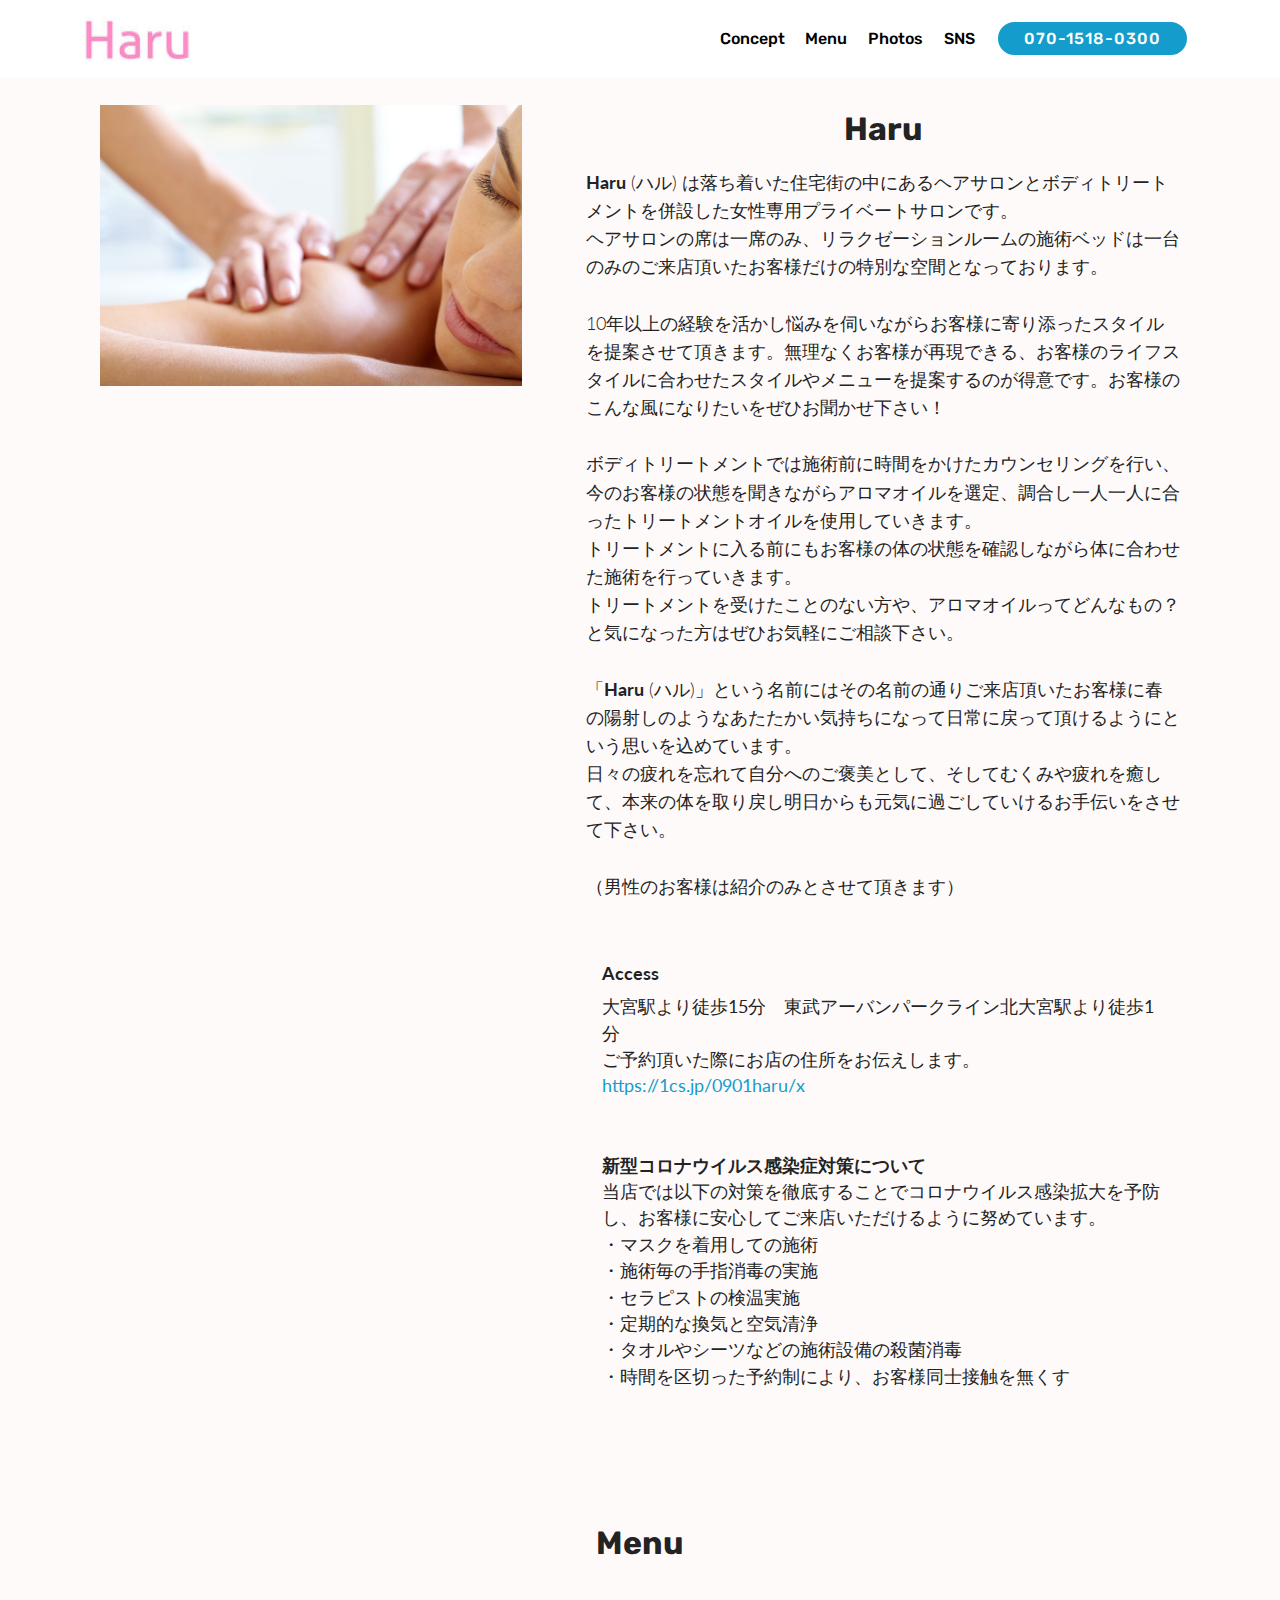
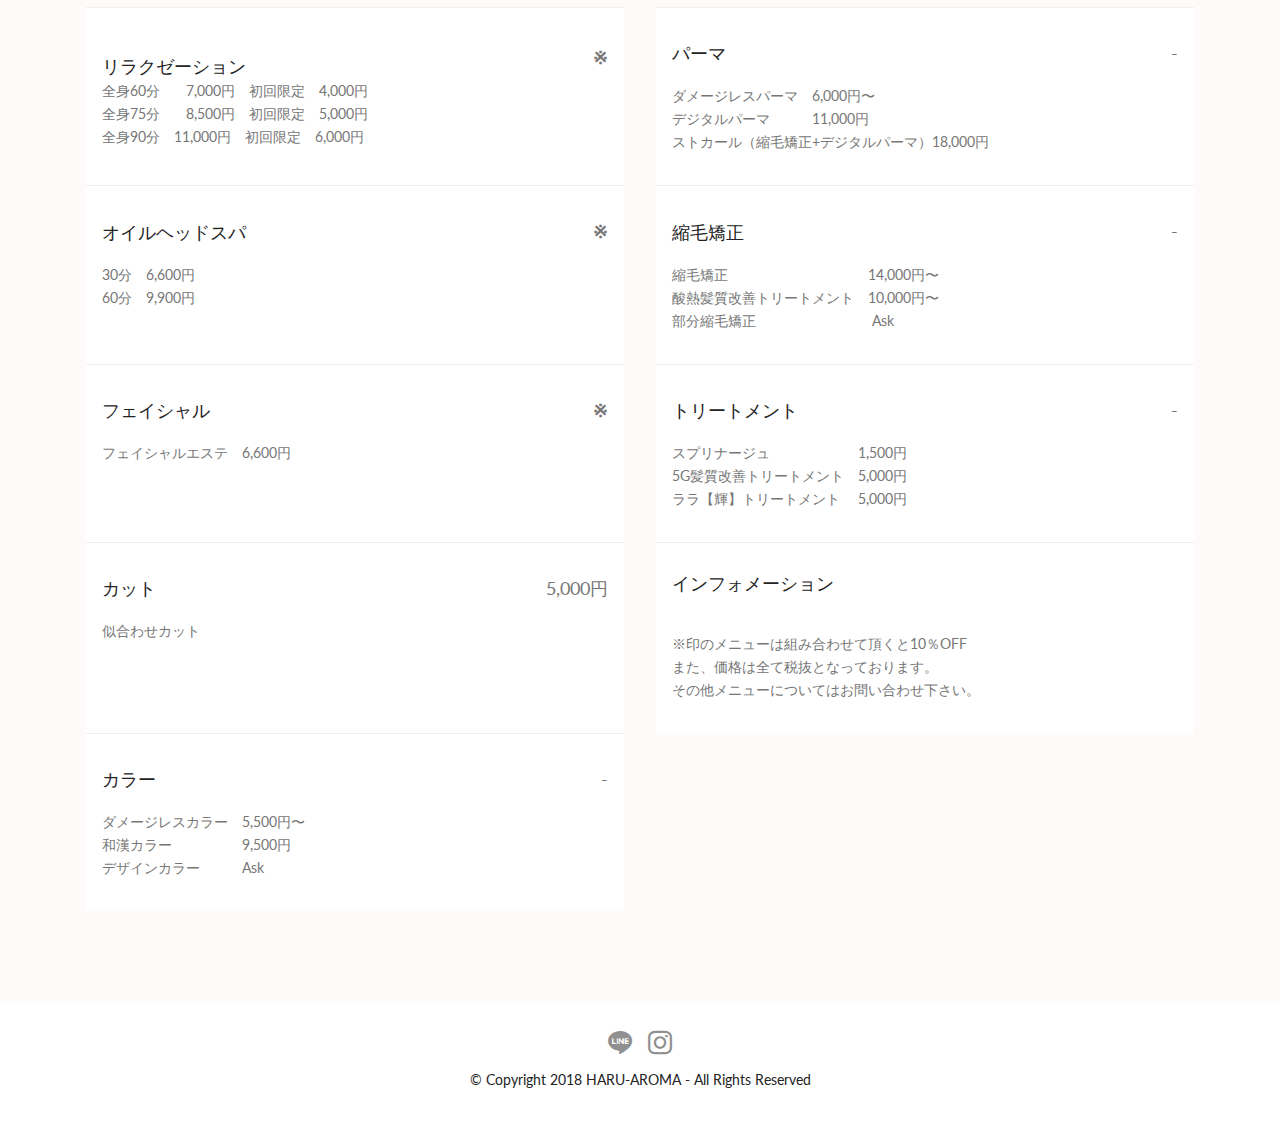
==== index.html @ 60098eb1 "Revert "Undo script tag for header black"" ====
<!DOCTYPE html>
<html>
<head>
    <!-- Site made with Mobirise Website Builder v5.8.9, https://mobirise.com -->
    <meta charset="UTF-8">
    <meta http-equiv="X-UA-Compatible" content="IE=edge">
    <meta name="generator" content="Mobirise v5.8.9, mobirise.com">
    <meta name="viewport" content="width=device-width, initial-scale=1, minimum-scale=1">
    <meta name="google-site-verification" content="TAg1Mkn7KNnx5MTlD7QdQy4au9YKXQNx9o8HqKYBqBQ" />
    <link rel="shortcut icon" href="assets/images/haru-logo-3-182x182.jpg" type="image/x-icon">
    <meta name="description" content="Haru(ハル)はアロマオイルを使用した全身トリートメントのお店です。 落ち着いた住宅街の中にあるプライベートサロンです。">
    <title>大宮 プライベートサロン Haru</title>
    <link rel="stylesheet" href="assets/web/assets/mobirise-icons/mobirise-icons.css">
    <link rel="stylesheet" href="assets/bootstrap/css/bootstrap.min.css">
    <link rel="stylesheet" href="assets/bootstrap/css/bootstrap-grid.min.css">
    <link rel="stylesheet" href="assets/bootstrap/css/bootstrap-reboot.min.css">
    <link rel="stylesheet" href="assets/tether/tether.min.css">
    <link rel="stylesheet" href="assets/dropdown/css/style.css">
    <link rel="stylesheet" href="assets/socicon/css/styles.css">
    <link rel="stylesheet" href="assets/theme/css/style.css">
    <link rel="preload" href="https://fonts.googleapis.com/css?family=Rubik:300,400,500,600,700,800,900,300i,400i,500i,600i,700i,800i,900i&display=swap"
        as="style" onload="this.onload=null;this.rel='stylesheet'">
    <noscript>
        <link rel="stylesheet" href="https://fonts.googleapis.com/css?family=Rubik:300,400,500,600,700,800,900,300i,400i,500i,600i,700i,800i,900i&display=swap">
    </noscript>
    <link rel="preload" href="https://fonts.googleapis.com/css?family=Lato:100,100i,300,300i,400,400i,700,700i,900,900i&display=swap"
        as="style" onload="this.onload=null;this.rel='stylesheet'">
    <noscript>
        <link rel="stylesheet" href="https://fonts.googleapis.com/css?family=Lato:100,100i,300,300i,400,400i,700,700i,900,900i&display=swap">
    </noscript>
    <link rel="preload" as="style" href="assets/mobirise/css/mbr-additional.css">
    <link rel="stylesheet" href="assets/mobirise/css/mbr-additional.css" type="text/css">
</head>
<body>
    <section class="menu cid-r6EBlUvGWU" once="menu" id="menu2-1">
        <nav class="navbar navbar-expand beta-menu navbar-dropdown align-items-center navbar-fixed-top navbar-toggleable-sm">
            <button class="navbar-toggler navbar-toggler-right" type="button" data-toggle="collapse" data-target="#navbarSupportedContent"
                aria-controls="navbarSupportedContent" aria-expanded="false" aria-label="Toggle navigation">
            <div class="hamburger">
                <span></span>
                <span></span>
                <span></span>
                <span></span>
            </div>
        </button>
            <div class="menu-logo">
                <div class="navbar-brand">
                    <span class="navbar-logo">
                    <a href="https://haru-aroma.site">
                        <img src="assets/images/haru-logo-3-182x182.jpg" alt="haru-aroma" title="" style="height: 3.8rem;">
                    </a>
                </span>
                </div>
            </div>
            <div class="collapse navbar-collapse" id="navbarSupportedContent">
                <ul class="navbar-nav nav-dropdown" data-app-modern-menu="true">
                    <li class="nav-item"><a class="nav-link link text-black display-4" href="concept.html">Concept</a></li>
                    <li class="nav-item"><a class="nav-link link text-black display-4" href="menu.html">
                        Menu</a></li>
                    <li class="nav-item"><a class="nav-link link text-black display-4" href="photos.html">
                        Photos</a></li>
                    <li class="nav-item">
                        <a class="nav-link link text-black display-4" href="sns.html">SNS</a>
                    </li>
                </ul>
                <div class="navbar-buttons mbr-section-btn"><a class="btn btn-sm btn-primary display-4" href="tel:090-1234-5678">070-1518-0300</a></div>
            </div>
        </nav>
    </section>
    <section class="features11 cid-r71NQPr3gT" id="features11-9">
        <div class="container">
            <div class="col-md-12">
                <div class="media-container-row">
                    <div class="mbr-figure" style="width: 45%;">
                        <img src="assets/images/massage-952x635.jpg" alt="Mobirise" title="">
                    </div>
                    <div class=" align-left aside-content">
                        <h2 class="mbr-title pt-2 mbr-fonts-style display-2"><strong>Haru</strong></h2>
                        <div class="mbr-section-text">
                            <p class="mbr-text mb-5 pt-3 mbr-light mbr-fonts-style display-5"><strong>Haru</strong> (ハル) は落ち着いた住宅街の中にあるヘアサロンとボディトリートメントを併設した女性専用プライベートサロンです。
                                <br>ヘアサロンの席は一席のみ、リラクゼーションルームの施術ベッドは一台のみのご来店頂いたお客様だけの特別な空間となっております。
                                <br><br>10年以上の経験を活かし悩みを伺いながらお客様に寄り添ったスタイルを提案させて頂きます。無理なくお客様が再現できる、お客様のライフスタイルに合わせたスタイルやメニューを提案するのが得意です。お客様のこんな風になりたいをぜひお聞かせ下さい！
                                <br>
                                <br>ボディトリートメントでは施術前に時間をかけたカウンセリングを行い、今のお客様の状態を聞きながらアロマオイルを選定、調合し一人一人に合ったトリートメントオイルを使用していきます。
                                <br>トリートメントに入る前にもお客様の体の状態を確認しながら体に合わせた施術を行っていきます。
                                <br>トリートメントを受けたことのない方や、アロマオイルってどんなもの？と気になった方はぜひお気軽にご相談下さい。
                                <br><br>「<strong>Haru</strong> (ハル)」という名前にはその名前の通りご来店頂いたお客様に春の陽射しのようなあたたかい気持ちになって日常に戻って頂けるようにという思いを込めています。
                                <br>日々の疲れを忘れて自分へのご褒美として、そしてむくみや疲れを癒して、本来の体を取り戻し明日からも元気に過ごしていけるお手伝いをさせて下さい。
                                <br>
                                <br>（男性のお客様は紹介のみとさせて頂きます）</p>
                        </div>
                        <div class="block-content">
                            <div class="card p-3 pr-3">
                                <div class="media">
                                    <div class="media-body">
                                        <h4 class="card-title mbr-fonts-style display-5"><strong>Access</strong></h4>
                                    </div>
                                </div>
                                <div class="card-box">
                                    <p class="block-text mbr-fonts-style display-5">大宮駅より徒歩15分　東武アーバンパークライン北大宮駅より徒歩1分
                                        <br>ご予約頂いた際にお店の住所をお伝えします。<br><a href="https://1cs.jp/0901haru/x" target="_blank">https://1cs.jp/0901haru/x</a><br><br><br><strong>新型コロナウイルス感染症対策について</strong><br>当店では以下の対策を徹底することでコロナウイルス感染拡大を予防し、お客様に安心してご来店いただけるように努めています。<br>・マスクを着用しての施術<br>・施術毎の手指消毒の実施<br>・セラピストの検温実施<br>・定期的な換気と空気清浄<br>・タオルやシーツなどの施術設備の殺菌消毒<br>・時間を区切った予約制により、お客様同士接触を無くす<br></p>
                                </div>
                            </div>
                        </div>
                    </div>
                </div>
            </div>
        </div>
    </section>
    <section class="services3 cid-tDa4sWV2KA" id="services3-t">
        <div class="container">
            <div class="row">
                <!--Titles-->
                <div class="title pb-5 col-12">
                    <h2 class="align-left mbr-fonts-style display-2"><strong>Menu</strong><strong><br></strong></h2>

                </div>
                <!--Card-1-->
                <div class="card px-3 col-12 col-md-6">
                    <div class="card-wrapper media-container-row media-container-row">
                        <div class="card-box">
                            <div class="top-line pb-1">
                                <h4 class="card-title mbr-fonts-style display-5">
                                    <br>リラクゼーション</h4>
                                <p class="mbr-text card-title cost mbr-fonts-style m-0 display-5"><strong>※</strong></p>
                            </div>
                            <div class="bottom-line">
                                <p class="mbr-text mbr-fonts-style display-7">全身60分　&nbsp; &nbsp;7,000円　初回限定　4,000円<br>全身75分　&nbsp; &nbsp;8,500円　初回限定　5,000円<br>全身90分　11,000円　初回限定　6,000円<br></p>
                            </div>
                        </div>
                    </div>
                </div>
                <!--Card-2-->
                <div class="card px-3 col-12 col-md-6">
                    <div class="card-wrapper media-container-row media-container-row">
                        <div class="card-box">
                            <div class="top-line pb-3">
                                <h4 class="card-title mbr-fonts-style display-5">パーマ</h4>
                                <p class="mbr-text card-title cost mbr-fonts-style m-0 display-5">-</p>
                            </div>
                            <div class="bottom-line">
                                <p class="mbr-text mbr-fonts-style display-7">ダメージレスパーマ　6,000円〜
                                    <br>デジタルパーマ　　　11,000円
                                    <br>ストカール（縮毛矯正+デジタルパーマ）18,000円</p>
                            </div>
                        </div>
                    </div>
                </div>
                <!--Card-3-->
                <div class="card px-3 col-12 col-md-6">
                    <div class="card-wrapper media-container-row media-container-row">
                        <div class="card-box">
                            <div class="top-line pb-3">
                                <h4 class="card-title mbr-fonts-style display-5">
                                    オイルヘッドスパ
                                </h4>
                                <p class="mbr-text card-title cost mbr-fonts-style m-0 display-5"><strong>
                                ※</strong></p>
                            </div>
                            <div class="bottom-line">
                                <p class="mbr-text mbr-fonts-style display-7">30分　6,600円<br>60分　9,900円</p>
                            </div>
                        </div>
                    </div>
                </div>
                <!--Card-4-->
                <div class="card px-3 col-12 col-md-6">
                    <div class="card-wrapper media-container-row media-container-row">
                        <div class="card-box">
                            <div class="top-line pb-3">
                                <h4 class="card-title mbr-fonts-style display-5">縮毛矯正</h4>
                                <p class="mbr-text card-title cost mbr-fonts-style m-0 display-5">
                                    -
                                </p>
                            </div>
                            <div class="bottom-line">
                                <p class="mbr-text mbr-fonts-style display-7">縮毛矯正　　　　　　　　　　14,000円〜
                                    <br>酸熱髪質改善トリートメント　10,000円〜
                                    <br>部分縮毛矯正　　　　　　　　 Ask</p>
                            </div>
                        </div>
                    </div>
                </div>
                <!--Card-5-->
                <div class="card px-3 col-12 col-md-6">
                    <div class="card-wrapper media-container-row media-container-row">
                        <div class="card-box">
                            <div class="top-line pb-3">
                                <h4 class="card-title mbr-fonts-style display-5">
                                    フェイシャル
                                </h4>
                                <p class="mbr-text card-title cost mbr-fonts-style m-0 display-5"><strong>※</strong></p>
                            </div>
                            <div class="bottom-line">
                                <p class="mbr-text mbr-fonts-style display-7">フェイシャルエステ　6,600円</p>
                            </div>
                        </div>
                    </div>
                </div>
                <!--Card-6-->
                <div class="card px-3 col-12 col-md-6">
                    <div class="card-wrapper media-container-row media-container-row">
                        <div class="card-box">
                            <div class="top-line pb-3">
                                <h4 class="card-title mbr-fonts-style display-5">トリートメント</h4>
                                <p class="mbr-text card-title cost mbr-fonts-style m-0 display-5">-</p>
                            </div>
                            <div class="bottom-line">
                                <p class="mbr-text mbr-fonts-style display-7">スプリナージュ　　　　　　 1,500円
                                    <br>5G髪質改善トリートメント　5,000円
                                    <br>ララ【輝】トリートメント　 5,000円</p>
                            </div>
                        </div>
                    </div>
                </div>
                <!--Card-7-->
                <div class="card px-3 col-12 col-md-6">
                    <div class="card-wrapper media-container-row media-container-row">
                        <div class="card-box">
                            <div class="top-line pb-3">
                                <h4 class="card-title mbr-fonts-style display-5">カット</h4>
                                <p class="mbr-text card-title cost mbr-fonts-style m-0 display-5">5,000円</p>
                            </div>
                            <div class="bottom-line">
                                <p class="mbr-text mbr-fonts-style display-7">似合わせカット</p>
                            </div>
                        </div>
                    </div>
                </div>
                <!--Card-8-->
                <div class="card px-3 col-12 col-md-6">
                    <div class="card-wrapper media-container-row media-container-row">
                        <div class="card-box">
                            <div class="top-line pb-3">
                                <h4 class="card-title mbr-fonts-style display-5">インフォメーション</h4>
                                <p class="mbr-text card-title cost mbr-fonts-style m-0 display-5"></p>
                            </div>
                            <div class="bottom-line">
                                <p class="mbr-text mbr-fonts-style display-7"><br>※印のメニューは組み合わせて頂くと10％OFF<br>また、価格は全て税抜となっております。<br>その他メニューについてはお問い合わせ下さい。<br></p>
                            </div>
                        </div>
                    </div>
                </div>
                <!--Card-9-->
                <div class="card px-3 col-12 col-md-6">
                    <div class="card-wrapper media-container-row media-container-row">
                        <div class="card-box">
                            <div class="top-line pb-3">
                                <h4 class="card-title mbr-fonts-style display-5">カラー</h4>
                                <p class="mbr-text card-title cost mbr-fonts-style m-0 display-5">-</p>
                            </div>
                            <div class="bottom-line">
                                <p class="mbr-text mbr-fonts-style display-7">ダメージレスカラー　5,500円〜
                                    <br>和漢カラー　　　　　9,500円
                                    <br>デザインカラー　　　Ask</p>
                            </div>
                        </div>
                    </div>
                </div>
            </div>
        </div>
    </section>
    <section once="" class="cid-r72h2ZiE4s" id="footer7-q">
        <div class="container">
            <div class="media-container-row align-center mbr-white">
                <div class="row social-row">
                    <div class="social-list align-right pb-2">
                        <div class="soc-item">
                            <a href="https://line.me/R/ti/p/%40nat5841c" target="_blank">
                            <span class="mbr-iconfont mbr-iconfont-social socicon-line socicon" style="color: rgb(35, 35, 35); fill: rgb(35, 35, 35);"></span>
                        </a>
                        </div>
                        <div class="soc-item">
                            <a href="https://www.instagram.com/aroma_haru09" target="_blank">
                            <span class="mbr-iconfont mbr-iconfont-social socicon-instagram socicon" style="color: rgb(35, 35, 35); fill: rgb(35, 35, 35);"></span>
                        </a>
                        </div>
                    </div>
                </div>
                <div class="row row-copirayt">
                    <p class="mbr-text mb-0 mbr-fonts-style mbr-white align-center display-7">© Copyright 2018 HARU-AROMA - All Rights Reserved</p>
                </div>
            </div>
        </div>
</body>
</html>
---- assets/web/assets/mobirise-icons/mobirise-icons.css ----
@font-face {
  font-family: 'MobiriseIcons';
  src:  url('mobirise-icons.eot?spat4u');
  src:  url('mobirise-icons.eot?spat4u#iefix') format('embedded-opentype'),
    url('mobirise-icons.ttf?spat4u') format('truetype'),
    url('mobirise-icons.woff?spat4u') format('woff'),
    url('mobirise-icons.svg?spat4u#MobiriseIcons') format('svg');
  font-weight: normal;
  font-style: normal;
  font-display: swap;
}

[class^="mbri-"], [class*=" mbri-"] {
  /* use !important to prevent issues with browser extensions that change fonts */
  font-family: MobiriseIcons !important;
  speak: none;
  font-style: normal;
  font-weight: normal;
  font-variant: normal;
  text-transform: none;
  line-height: 1;

  /* Better Font Rendering =========== */
  -webkit-font-smoothing: antialiased;
  -moz-osx-font-smoothing: grayscale;
}

.mbri-add-submenu:before {
  content: "\e900";
}
.mbri-alert:before {
  content: "\e901";
}
.mbri-align-center:before {
  content: "\e902";
}
.mbri-align-justify:before {
  content: "\e903";
}
.mbri-align-left:before {
  content: "\e904";
}
.mbri-align-right:before {
  content: "\e905";
}
.mbri-android:before {
  content: "\e906";
}
.mbri-apple:before {
  content: "\e907";
}
.mbri-arrow-down:before {
  content: "\e908";
}
.mbri-arrow-next:before {
  content: "\e909";
}
.mbri-arrow-prev:before {
  content: "\e90a";
}
.mbri-arrow-up:before {
  content: "\e90b";
}
.mbri-bold:before {
  content: "\e90c";
}
.mbri-bookmark:before {
  content: "\e90d";
}
.mbri-bootstrap:before {
  content: "\e90e";
}
.mbri-briefcase:before {
  content: "\e90f";
}
.mbri-browse:before {
  content: "\e910";
}
.mbri-bulleted-list:before {
  content: "\e911";
}
.mbri-calendar:before {
  content: "\e912";
}
.mbri-camera:before {
  content: "\e913";
}
.mbri-cart-add:before {
  content: "\e914";
}
.mbri-cart-full:before {
  content: "\e915";
}
.mbri-cash:before {
  content: "\e916";
}
.mbri-change-style:before {
  content: "\e917";
}
.mbri-chat:before {
  content: "\e918";
}
.mbri-clock:before {
  content: "\e919";
}
.mbri-close:before {
  content: "\e91a";
}
.mbri-cloud:before {
  content: "\e91b";
}
.mbri-code:before {
  content: "\e91c";
}
.mbri-contact-form:before {
  content: "\e91d";
}
.mbri-credit-card:before {
  content: "\e91e";
}
.mbri-cursor-click:before {
  content: "\e91f";
}
.mbri-cust-feedback:before {
  content: "\e920";
}
.mbri-database:before {
  content: "\e921";
}
.mbri-delivery:before {
  content: "\e922";
}
.mbri-desktop:before {
  content: "\e923";
}
.mbri-devices:before {
  content: "\e924";
}
.mbri-down:before {
  content: "\e925";
}
.mbri-download:before {
  content: "\e989";
}
.mbri-drag-n-drop:before {
  content: "\e927";
}
.mbri-drag-n-drop2:before {
  content: "\e928";
}
.mbri-edit:before {
  content: "\e929";
}
.mbri-edit2:before {
  content: "\e92a";
}
.mbri-error:before {
  content: "\e92b";
}
.mbri-extension:before {
  content: "\e92c";
}
.mbri-features:before {
  content: "\e92d";
}
.mbri-file:before {
  content: "\e92e";
}
.mbri-flag:before {
  content: "\e92f";
}
.mbri-folder:before {
  content: "\e930";
}
.mbri-gift:before {
  content: "\e931";
}
.mbri-github:before {
  content: "\e932";
}
.mbri-globe:before {
  content: "\e933";
}
.mbri-globe-2:before {
  content: "\e934";
}
.mbri-growing-chart:before {
  content: "\e935";
}
.mbri-hearth:before {
  content: "\e936";
}
.mbri-help:before {
  content: "\e937";
}
.mbri-home:before {
  content: "\e938";
}
.mbri-hot-cup:before {
  content: "\e939";
}
.mbri-idea:before {
  content: "\e93a";
}
.mbri-image-gallery:before {
  content: "\e93b";
}
.mbri-image-slider:before {
  content: "\e93c";
}
.mbri-info:before {
  content: "\e93d";
}
.mbri-italic:before {
  content: "\e93e";
}
.mbri-key:before {
  content: "\e93f";
}
.mbri-laptop:before {
  content: "\e940";
}
.mbri-layers:before {
  content: "\e941";
}
.mbri-left-right:before {
  content: "\e942";
}
.mbri-left:before {
  content: "\e943";
}
.mbri-letter:before {
  content: "\e944";
}
.mbri-like:before {
  content: "\e945";
}
.mbri-link:before {
  content: "\e946";
}
.mbri-lock:before {
  content: "\e947";
}
.mbri-login:before {
  content: "\e948";
}
.mbri-logout:before {
  content: "\e949";
}
.mbri-magic-stick:before {
  content: "\e94a";
}
.mbri-map-pin:before {
  content: "\e94b";
}
.mbri-menu:before {
  content: "\e94c";
}
.mbri-mobile:before {
  content: "\e94d";
}
.mbri-mobile2:before {
  content: "\e94e";
}
.mbri-mobirise:before {
  content: "\e94f";
}
.mbri-more-horizontal:before {
  content: "\e950";
}
.mbri-more-vertical:before {
  content: "\e951";
}
.mbri-music:before {
  content: "\e952";
}
.mbri-new-file:before {
  content: "\e953";
}
.mbri-numbered-list:before {
  content: "\e954";
}
.mbri-opened-folder:before {
  content: "\e955";
}
.mbri-pages:before {
  content: "\e956";
}
.mbri-paper-plane:before {
  content: "\e957";
}
.mbri-paperclip:before {
  content: "\e958";
}
.mbri-photo:before {
  content: "\e959";
}
.mbri-photos:before {
  content: "\e95a";
}
.mbri-pin:before {
  content: "\e95b";
}
.mbri-play:before {
  content: "\e95c";
}
.mbri-plus:before {
  content: "\e95d";
}
.mbri-preview:before {
  content: "\e95e";
}
.mbri-print:before {
  content: "\e95f";
}
.mbri-protect:before {
  content: "\e960";
}
.mbri-question:before {
  content: "\e961";
}
.mbri-quote-left:before {
  content: "\e962";
}
.mbri-quote-right:before {
  content: "\e963";
}
.mbri-refresh:before {
  content: "\e964";
}
.mbri-responsive:before {
  content: "\e965";
}
.mbri-right:before {
  content: "\e966";
}
.mbri-rocket:before {
  content: "\e967";
}
.mbri-sad-face:before {
  content: "\e968";
}
.mbri-sale:before {
  content: "\e969";
}
.mbri-save:before {
  content: "\e96a";
}
.mbri-search:before {
  content: "\e96b";
}
.mbri-setting:before {
  content: "\e96c";
}
.mbri-setting2:before {
  content: "\e96d";
}
.mbri-setting3:before {
  content: "\e96e";
}
.mbri-share:before {
  content: "\e96f";
}
.mbri-shopping-bag:before {
  content: "\e970";
}
.mbri-shopping-basket:before {
  content: "\e971";
}
.mbri-shopping-cart:before {
  content: "\e972";
}
.mbri-sites:before {
  content: "\e973";
}
.mbri-smile-face:before {
  content: "\e974";
}
.mbri-speed:before {
  content: "\e975";
}
.mbri-star:before {
  content: "\e976";
}
.mbri-success:before {
  content: "\e977";
}
.mbri-sun:before {
  content: "\e978";
}
.mbri-sun2:before {
  content: "\e979";
}
.mbri-tablet:before {
  content: "\e97a";
}
.mbri-tablet-vertical:before {
  content: "\e97b";
}
.mbri-target:before {
  content: "\e97c";
}
.mbri-timer:before {
  content: "\e97d";
}
.mbri-to-ftp:before {
  content: "\e97e";
}
.mbri-to-local-drive:before {
  content: "\e97f";
}
.mbri-touch-swipe:before {
  content: "\e980";
}
.mbri-touch:before {
  content: "\e981";
}
.mbri-trash:before {
  content: "\e982";
}
.mbri-underline:before {
  content: "\e983";
}
.mbri-unlink:before {
  content: "\e984";
}
.mbri-unlock:before {
  content: "\e985";
}
.mbri-up-down:before {
  content: "\e986";
}
.mbri-up:before {
  content: "\e987";
}
.mbri-update:before {
  content: "\e988";
}
.mbri-upload:before {
 content: "\e926"; 
}
.mbri-user:before {
  content: "\e98a";
}
.mbri-user2:before {
  content: "\e98b";
}
.mbri-users:before {
  content: "\e98c";
}
.mbri-video:before {
  content: "\e98d";
}
.mbri-video-play:before {
  content: "\e98e";
}
.mbri-watch:before {
  content: "\e98f";
}
.mbri-website-theme:before {
  content: "\e990";
}
.mbri-wifi:before {
  content: "\e991";
}
.mbri-windows:before {
  content: "\e992";
}
.mbri-zoom-out:before {
  content: "\e993";
}
.mbri-redo:before {
  content: "\e994";
}
.mbri-undo:before {
  content: "\e995";
}
---- assets/dropdown/css/style.css ----
.navbar-dropdown {
  left: 0;
  padding: 0;
  position: absolute;
  right: 0;
  top: 0;
  transition: all 0.45s ease;
  z-index: 1030;
  background: #282828; }
  .navbar-dropdown .navbar-logo {
    margin-right: 0.8rem;
    transition: margin 0.3s ease-in-out;
    vertical-align: middle; }
    .navbar-dropdown .navbar-logo img {
      height: 3.125rem;
      transition: all 0.3s ease-in-out; }
    .navbar-dropdown .navbar-logo.mbr-iconfont {
      font-size: 3.125rem;
      line-height: 3.125rem; }
  .navbar-dropdown .navbar-caption {
    font-weight: 700;
    white-space: normal;
    vertical-align: -4px;
    line-height: 3.125rem !important; }
    .navbar-dropdown .navbar-caption, .navbar-dropdown .navbar-caption:hover {
      color: inherit;
      text-decoration: none; }
  .navbar-dropdown .mbr-iconfont + .navbar-caption {
    vertical-align: -1px; }
  .navbar-dropdown.navbar-fixed-top {
    position: fixed; }
  .navbar-dropdown .navbar-brand span {
    vertical-align: -4px; }
  .navbar-dropdown.bg-color.transparent {
    background: none; }
  .navbar-dropdown.navbar-short .navbar-brand {
    padding: 0.625rem 0; }
    .navbar-dropdown.navbar-short .navbar-brand span {
      vertical-align: -1px; }
  .navbar-dropdown.navbar-short .navbar-caption {
    line-height: 2.375rem !important;
    vertical-align: -2px; }
  .navbar-dropdown.navbar-short .navbar-logo {
    margin-right: 0.5rem; }
    .navbar-dropdown.navbar-short .navbar-logo img {
      height: 2.375rem; }
    .navbar-dropdown.navbar-short .navbar-logo.mbr-iconfont {
      font-size: 2.375rem;
      line-height: 2.375rem; }
  .navbar-dropdown.navbar-short .mbr-table-cell {
    height: 3.625rem; }
  .navbar-dropdown .navbar-close {
    left: 0.6875rem;
    position: fixed;
    top: 0.75rem;
    z-index: 1000; }
  .navbar-dropdown .hamburger-icon {
    content: "";
    display: inline-block;
    vertical-align: middle;
    width: 16px;
    -webkit-box-shadow: 0 -6px 0 1px #282828,0 0 0 1px #282828,0 6px 0 1px #282828;
    -moz-box-shadow: 0 -6px 0 1px #282828,0 0 0 1px #282828,0 6px 0 1px #282828;
    box-shadow: 0 -6px 0 1px #282828,0 0 0 1px #282828,0 6px 0 1px #282828; }

.dropdown-menu .dropdown-toggle[data-toggle="dropdown-submenu"]::after {
  border-bottom: 0.35em solid transparent;
  border-left: 0.35em solid;
  border-right: 0;
  border-top: 0.35em solid transparent;
  margin-left: 0.3rem; }

.dropdown-menu .dropdown-item:focus {
  outline: 0; }

.nav-dropdown {
  font-size: 0.75rem;
  font-weight: 500;
  height: auto !important; }
  .nav-dropdown .nav-btn {
    padding-left: 1rem; }
  .nav-dropdown .link {
    margin: .667em 1.667em;
    font-weight: 500;
    padding: 0;
    transition: color .2s ease-in-out; }
    .nav-dropdown .link.dropdown-toggle {
      margin-right: 2.583em; }
      .nav-dropdown .link.dropdown-toggle::after {
        margin-left: .25rem;
        border-top: 0.35em solid;
        border-right: 0.35em solid transparent;
        border-left: 0.35em solid transparent;
        border-bottom: 0; }
      .nav-dropdown .link.dropdown-toggle[aria-expanded="true"] {
        margin: 0;
        padding: 0.667em 3.263em  0.667em 1.667em; }
  .nav-dropdown .link::after,
  .nav-dropdown .dropdown-item::after {
    color: inherit; }
  .nav-dropdown .btn {
    font-size: 0.75rem;
    font-weight: 700;
    letter-spacing: 0;
    margin-bottom: 0;
    padding-left: 1.25rem;
    padding-right: 1.25rem; }
  .nav-dropdown .dropdown-menu {
    border-radius: 0;
    border: 0;
    left: 0;
    margin: 0;
    padding-bottom: 1.25rem;
    padding-top: 1.25rem;
    position: relative; }
  .nav-dropdown .dropdown-submenu {
    margin-left: 0.125rem;
    top: 0; }
  .nav-dropdown .dropdown-item {
    font-weight: 500;
    line-height: 2;
    padding: 0.3846em 4.615em 0.3846em 1.5385em;
    position: relative;
    transition: color .2s ease-in-out, background-color .2s ease-in-out; }
    .nav-dropdown .dropdown-item::after {
      margin-top: -0.3077em;
      position: absolute;
      right: 1.1538em;
      top: 50%; }
    .nav-dropdown .dropdown-item:focus, .nav-dropdown .dropdown-item:hover {
      background: none; }

@media (max-width: 767px) {
  .nav-dropdown.navbar-toggleable-sm {
    bottom: 0;
    display: none;
    left: 0;
    overflow-x: hidden;
    position: fixed;
    top: 0;
    transform: translateX(-100%);
    -ms-transform: translateX(-100%);
    -webkit-transform: translateX(-100%);
    width: 18.75rem;
    z-index: 999; } }
.nav-dropdown.navbar-toggleable-xl {
  bottom: 0;
  display: none;
  left: 0;
  overflow-x: hidden;
  position: fixed;
  top: 0;
  transform: translateX(-100%);
  -ms-transform: translateX(-100%);
  -webkit-transform: translateX(-100%);
  width: 18.75rem;
  z-index: 999; }

.nav-dropdown-sm {
  display: block !important;
  overflow-x: hidden;
  overflow: auto;
  padding-top: 3.875rem; }
  .nav-dropdown-sm::after {
    content: "";
    display: block;
    height: 3rem;
    width: 100%; }
  .nav-dropdown-sm.collapse.in ~ .navbar-close {
    display: block !important; }
  .nav-dropdown-sm.collapsing, .nav-dropdown-sm.collapse.in {
    transform: translateX(0);
    -ms-transform: translateX(0);
    -webkit-transform: translateX(0);
    transition: all 0.25s ease-out;
    -webkit-transition: all 0.25s ease-out;
    background: #282828; }
  .nav-dropdown-sm.collapsing[aria-expanded="false"] {
    transform: translateX(-100%);
    -ms-transform: translateX(-100%);
    -webkit-transform: translateX(-100%); }
  .nav-dropdown-sm .nav-item {
    display: block;
    margin-left: 0 !important;
    padding-left: 0; }
  .nav-dropdown-sm .link,
  .nav-dropdown-sm .dropdown-item {
    border-top: 1px dotted rgba(255, 255, 255, 0.1);
    font-size: 0.8125rem;
    line-height: 1.6;
    margin: 0 !important;
    padding: 0.875rem 2.4rem 0.875rem 1.5625rem !important;
    position: relative;
    white-space: normal; }
    .nav-dropdown-sm .link:focus, .nav-dropdown-sm .link:hover,
    .nav-dropdown-sm .dropdown-item:focus,
    .nav-dropdown-sm .dropdown-item:hover {
      background: rgba(0, 0, 0, 0.2) !important;
      color: #c0a375; }
  .nav-dropdown-sm .nav-btn {
    position: relative;
    padding: 1.5625rem 1.5625rem 0 1.5625rem; }
    .nav-dropdown-sm .nav-btn::before {
      border-top: 1px dotted rgba(255, 255, 255, 0.1);
      content: "";
      left: 0;
      position: absolute;
      top: 0;
      width: 100%; }
    .nav-dropdown-sm .nav-btn + .nav-btn {
      padding-top: 0.625rem; }
      .nav-dropdown-sm .nav-btn + .nav-btn::before {
        display: none; }
  .nav-dropdown-sm .btn {
    padding: 0.625rem 0; }
  .nav-dropdown-sm .dropdown-toggle[data-toggle="dropdown-submenu"]::after {
    margin-left: .25rem;
    border-top: 0.35em solid;
    border-right: 0.35em solid transparent;
    border-left: 0.35em solid transparent;
    border-bottom: 0; }
  .nav-dropdown-sm .dropdown-toggle[data-toggle="dropdown-submenu"][aria-expanded="true"]::after {
    border-top: 0;
    border-right: 0.35em solid transparent;
    border-left: 0.35em solid transparent;
    border-bottom: 0.35em solid; }
  .nav-dropdown-sm .dropdown-menu {
    margin: 0;
    padding: 0;
    position: relative;
    top: 0;
    left: 0;
    width: 100%;
    border: 0;
    float: none;
    border-radius: 0;
    background: none; }
  .nav-dropdown-sm .dropdown-submenu {
    left: 100%;
    margin-left: 0.125rem;
    margin-top: -1.25rem;
    top: 0; }

.navbar-toggleable-sm .nav-dropdown .dropdown-menu {
  position: absolute; }

.navbar-toggleable-sm .nav-dropdown .dropdown-submenu {
  left: 100%;
  margin-left: 0.125rem;
  margin-top: -1.25rem;
  top: 0; }

.navbar-toggleable-sm.opened .nav-dropdown .dropdown-menu {
  position: relative; }

.navbar-toggleable-sm.opened .nav-dropdown .dropdown-submenu {
  left: 0;
  margin-left: 00rem;
  margin-top: 0rem;
  top: 0; }

.is-builder .nav-dropdown.collapsing {
  transition: none !important; }

/*# sourceMappingURL=style.css.map */
---- assets/socicon/css/styles.css ----
@charset "UTF-8";

@font-face {
  font-family: 'Socicon';
  src:  url('../fonts/socicon.eot');
  src:  url('../fonts/socicon.eot?#iefix') format('embedded-opentype'),
    url('../fonts/socicon.woff2') format('woff2'),
    url('../fonts/socicon.ttf') format('truetype'),
    url('../fonts/socicon.woff') format('woff'),
    url('../fonts/socicon.svg#socicon') format('svg');
  font-weight: normal;
  font-style: normal;
}

[data-icon]:before {
  font-family: "socicon" !important;
  content: attr(data-icon);
  font-style: normal !important;
  font-weight: normal !important;
  font-variant: normal !important;
  text-transform: none !important;
  speak: none;
  line-height: 1;
  -webkit-font-smoothing: antialiased;
  -moz-osx-font-smoothing: grayscale;
}

[class^="socicon-"], [class*=" socicon-"] {
  /* use !important to prevent issues with browser extensions that change fonts */
  font-family: 'Socicon' !important;
  speak: none;
  font-style: normal;
  font-weight: normal;
  font-variant: normal;
  text-transform: none;
  line-height: 1;

  /* Better Font Rendering =========== */
  -webkit-font-smoothing: antialiased;
  -moz-osx-font-smoothing: grayscale;
}

.socicon-eitaa:before {
  content: "\e97c";
}
.socicon-soroush:before {
  content: "\e97d";
}
.socicon-bale:before {
  content: "\e97e";
}
.socicon-zazzle:before {
  content: "\e97b";
}
.socicon-society6:before {
  content: "\e97a";
}
.socicon-redbubble:before {
  content: "\e979";
}
.socicon-avvo:before {
  content: "\e978";
}
.socicon-stitcher:before {
  content: "\e977";
}
.socicon-googlehangouts:before {
  content: "\e974";
}
.socicon-dlive:before {
  content: "\e975";
}
.socicon-vsco:before {
  content: "\e976";
}
.socicon-flipboard:before {
  content: "\e973";
}
.socicon-ubuntu:before {
  content: "\e958";
}
.socicon-artstation:before {
  content: "\e959";
}
.socicon-invision:before {
  content: "\e95a";
}
.socicon-torial:before {
  content: "\e95b";
}
.socicon-collectorz:before {
  content: "\e95c";
}
.socicon-seenthis:before {
  content: "\e95d";
}
.socicon-googleplaymusic:before {
  content: "\e95e";
}
.socicon-debian:before {
  content: "\e95f";
}
.socicon-filmfreeway:before {
  content: "\e960";
}
.socicon-gnome:before {
  content: "\e961";
}
.socicon-itchio:before {
  content: "\e962";
}
.socicon-jamendo:before {
  content: "\e963";
}
.socicon-mix:before {
  content: "\e964";
}
.socicon-sharepoint:before {
  content: "\e965";
}
.socicon-tinder:before {
  content: "\e966";
}
.socicon-windguru:before {
  content: "\e967";
}
.socicon-cdbaby:before {
  content: "\e968";
}
.socicon-elementaryos:before {
  content: "\e969";
}
.socicon-stage32:before {
  content: "\e96a";
}
.socicon-tiktok:before {
  content: "\e96b";
}
.socicon-gitter:before {
  content: "\e96c";
}
.socicon-letterboxd:before {
  content: "\e96d";
}
.socicon-threema:before {
  content: "\e96e";
}
.socicon-splice:before {
  content: "\e96f";
}
.socicon-metapop:before {
  content: "\e970";
}
.socicon-naver:before {
  content: "\e971";
}
.socicon-remote:before {
  content: "\e972";
}
.socicon-internet:before {
  content: "\e957";
}
.socicon-moddb:before {
  content: "\e94b";
}
.socicon-indiedb:before {
  content: "\e94c";
}
.socicon-traxsource:before {
  content: "\e94d";
}
.socicon-gamefor:before {
  content: "\e94e";
}
.socicon-pixiv:before {
  content: "\e94f";
}
.socicon-myanimelist:before {
  content: "\e950";
}
.socicon-blackberry:before {
  content: "\e951";
}
.socicon-wickr:before {
  content: "\e952";
}
.socicon-spip:before {
  content: "\e953";
}
.socicon-napster:before {
  content: "\e954";
}
.socicon-beatport:before {
  content: "\e955";
}
.socicon-hackerone:before {
  content: "\e956";
}
.socicon-hackernews:before {
  content: "\e946";
}
.socicon-smashwords:before {
  content: "\e947";
}
.socicon-kobo:before {
  content: "\e948";
}
.socicon-bookbub:before {
  content: "\e949";
}
.socicon-mailru:before {
  content: "\e94a";
}
.socicon-gitlab:before {
  content: "\e945";
}
.socicon-instructables:before {
  content: "\e944";
}
.socicon-portfolio:before {
  content: "\e943";
}
.socicon-codered:before {
  content: "\e940";
}
.socicon-origin:before {
  content: "\e941";
}
.socicon-nextdoor:before {
  content: "\e942";
}
.socicon-udemy:before {
  content: "\e93f";
}
.socicon-livemaster:before {
  content: "\e93e";
}
.socicon-crunchbase:before {
  content: "\e93b";
}
.socicon-homefy:before {
  content: "\e93c";
}
.socicon-calendly:before {
  content: "\e93d";
}
.socicon-realtor:before {
  content: "\e90f";
}
.socicon-tidal:before {
  content: "\e910";
}
.socicon-qobuz:before {
  content: "\e911";
}
.socicon-natgeo:before {
  content: "\e912";
}
.socicon-mastodon:before {
  content: "\e913";
}
.socicon-unsplash:before {
  content: "\e914";
}
.socicon-homeadvisor:before {
  content: "\e915";
}
.socicon-angieslist:before {
  content: "\e916";
}
.socicon-codepen:before {
  content: "\e917";
}
.socicon-slack:before {
  content: "\e918";
}
.socicon-openaigym:before {
  content: "\e919";
}
.socicon-logmein:before {
  content: "\e91a";
}
.socicon-fiverr:before {
  content: "\e91b";
}
.socicon-gotomeeting:before {
  content: "\e91c";
}
.socicon-aliexpress:before {
  content: "\e91d";
}
.socicon-guru:before {
  content: "\e91e";
}
.socicon-appstore:before {
  content: "\e91f";
}
.socicon-homes:before {
  content: "\e920";
}
.socicon-zoom:before {
  content: "\e921";
}
.socicon-alibaba:before {
  content: "\e922";
}
.socicon-craigslist:before {
  content: "\e923";
}
.socicon-wix:before {
  content: "\e924";
}
.socicon-redfin:before {
  content: "\e925";
}
.socicon-googlecalendar:before {
  content: "\e926";
}
.socicon-shopify:before {
  content: "\e927";
}
.socicon-freelancer:before {
  content: "\e928";
}
.socicon-seedrs:before {
  content: "\e929";
}
.socicon-bing:before {
  content: "\e92a";
}
.socicon-doodle:before {
  content: "\e92b";
}
.socicon-bonanza:before {
  content: "\e92c";
}
.socicon-squarespace:before {
  content: "\e92d";
}
.socicon-toptal:before {
  content: "\e92e";
}
.socicon-gust:before {
  content: "\e92f";
}
.socicon-ask:before {
  content: "\e930";
}
.socicon-trulia:before {
  content: "\e931";
}
.socicon-loomly:before {
  content: "\e932";
}
.socicon-ghost:before {
  content: "\e933";
}
.socicon-upwork:before {
  content: "\e934";
}
.socicon-fundable:before {
  content: "\e935";
}
.socicon-booking:before {
  content: "\e936";
}
.socicon-googlemaps:before {
  content: "\e937";
}
.socicon-zillow:before {
  content: "\e938";
}
.socicon-niconico:before {
  content: "\e939";
}
.socicon-toneden:before {
  content: "\e93a";
}
.socicon-augment:before {
  content: "\e908";
}
.socicon-bitbucket:before {
  content: "\e909";
}
.socicon-fyuse:before {
  content: "\e90a";
}
.socicon-yt-gaming:before {
  content: "\e90b";
}
.socicon-sketchfab:before {
  content: "\e90c";
}
.socicon-mobcrush:before {
  content: "\e90d";
}
.socicon-microsoft:before {
  content: "\e90e";
}
.socicon-pandora:before {
  content: "\e907";
}
.socicon-messenger:before {
  content: "\e906";
}
.socicon-gamewisp:before {
  content: "\e905";
}
.socicon-bloglovin:before {
  content: "\e904";
}
.socicon-tunein:before {
  content: "\e903";
}
.socicon-gamejolt:before {
  content: "\e901";
}
.socicon-trello:before {
  content: "\e902";
}
.socicon-spreadshirt:before {
  content: "\e900";
}
.socicon-500px:before {
  content: "\e000";
}
.socicon-8tracks:before {
  content: "\e001";
}
.socicon-airbnb:before {
  content: "\e002";
}
.socicon-alliance:before {
  content: "\e003";
}
.socicon-amazon:before {
  content: "\e004";
}
.socicon-amplement:before {
  content: "\e005";
}
.socicon-android:before {
  content: "\e006";
}
.socicon-angellist:before {
  content: "\e007";
}
.socicon-apple:before {
  content: "\e008";
}
.socicon-appnet:before {
  content: "\e009";
}
.socicon-baidu:before {
  content: "\e00a";
}
.socicon-bandcamp:before {
  content: "\e00b";
}
.socicon-battlenet:before {
  content: "\e00c";
}
.socicon-mixer:before {
  content: "\e00d";
}
.socicon-bebee:before {
  content: "\e00e";
}
.socicon-bebo:before {
  content: "\e00f";
}
.socicon-behance:before {
  content: "\e010";
}
.socicon-blizzard:before {
  content: "\e011";
}
.socicon-blogger:before {
  content: "\e012";
}
.socicon-buffer:before {
  content: "\e013";
}
.socicon-chrome:before {
  content: "\e014";
}
.socicon-coderwall:before {
  content: "\e015";
}
.socicon-curse:before {
  content: "\e016";
}
.socicon-dailymotion:before {
  content: "\e017";
}
.socicon-deezer:before {
  content: "\e018";
}
.socicon-delicious:before {
  content: "\e019";
}
.socicon-deviantart:before {
  content: "\e01a";
}
.socicon-diablo:before {
  content: "\e01b";
}
.socicon-digg:before {
  content: "\e01c";
}
.socicon-discord:before {
  content: "\e01d";
}
.socicon-disqus:before {
  content: "\e01e";
}
.socicon-douban:before {
  content: "\e01f";
}
.socicon-draugiem:before {
  content: "\e020";
}
.socicon-dribbble:before {
  content: "\e021";
}
.socicon-drupal:before {
  content: "\e022";
}
.socicon-ebay:before {
  content: "\e023";
}
.socicon-ello:before {
  content: "\e024";
}
.socicon-endomodo:before {
  content: "\e025";
}
.socicon-envato:before {
  content: "\e026";
}
.socicon-etsy:before {
  content: "\e027";
}
.socicon-facebook:before {
  content: "\e028";
}
.socicon-feedburner:before {
  content: "\e029";
}
.socicon-filmweb:before {
  content: "\e02a";
}
.socicon-firefox:before {
  content: "\e02b";
}
.socicon-flattr:before {
  content: "\e02c";
}
.socicon-flickr:before {
  content: "\e02d";
}
.socicon-formulr:before {
  content: "\e02e";
}
.socicon-forrst:before {
  content: "\e02f";
}
.socicon-foursquare:before {
  content: "\e030";
}
.socicon-friendfeed:before {
  content: "\e031";
}
.socicon-github:before {
  content: "\e032";
}
.socicon-goodreads:before {
  content: "\e033";
}
.socicon-google:before {
  content: "\e034";
}
.socicon-googlescholar:before {
  content: "\e035";
}
.socicon-googlegroups:before {
  content: "\e036";
}
.socicon-googlephotos:before {
  content: "\e037";
}
.socicon-googleplus:before {
  content: "\e038";
}
.socicon-grooveshark:before {
  content: "\e039";
}
.socicon-hackerrank:before {
  content: "\e03a";
}
.socicon-hearthstone:before {
  content: "\e03b";
}
.socicon-hellocoton:before {
  content: "\e03c";
}
.socicon-heroes:before {
  content: "\e03d";
}
.socicon-smashcast:before {
  content: "\e03e";
}
.socicon-horde:before {
  content: "\e03f";
}
.socicon-houzz:before {
  content: "\e040";
}
.socicon-icq:before {
  content: "\e041";
}
.socicon-identica:before {
  content: "\e042";
}
.socicon-imdb:before {
  content: "\e043";
}
.socicon-instagram:before {
  content: "\e044";
}
.socicon-issuu:before {
  content: "\e045";
}
.socicon-istock:before {
  content: "\e046";
}
.socicon-itunes:before {
  content: "\e047";
}
.socicon-keybase:before {
  content: "\e048";
}
.socicon-lanyrd:before {
  content: "\e049";
}
.socicon-lastfm:before {
  content: "\e04a";
}
.socicon-line:before {
  content: "\e04b";
}
.socicon-linkedin:before {
  content: "\e04c";
}
.socicon-livejournal:before {
  content: "\e04d";
}
.socicon-lyft:before {
  content: "\e04e";
}
.socicon-macos:before {
  content: "\e04f";
}
.socicon-mail:before {
  content: "\e050";
}
.socicon-medium:before {
  content: "\e051";
}
.socicon-meetup:before {
  content: "\e052";
}
.socicon-mixcloud:before {
  content: "\e053";
}
.socicon-modelmayhem:before {
  content: "\e054";
}
.socicon-mumble:before {
  content: "\e055";
}
.socicon-myspace:before {
  content: "\e056";
}
.socicon-newsvine:before {
  content: "\e057";
}
.socicon-nintendo:before {
  content: "\e058";
}
.socicon-npm:before {
  content: "\e059";
}
.socicon-odnoklassniki:before {
  content: "\e05a";
}
.socicon-openid:before {
  content: "\e05b";
}
.socicon-opera:before {
  content: "\e05c";
}
.socicon-outlook:before {
  content: "\e05d";
}
.socicon-overwatch:before {
  content: "\e05e";
}
.socicon-patreon:before {
  content: "\e05f";
}
.socicon-paypal:before {
  content: "\e060";
}
.socicon-periscope:before {
  content: "\e061";
}
.socicon-persona:before {
  content: "\e062";
}
.socicon-pinterest:before {
  content: "\e063";
}
.socicon-play:before {
  content: "\e064";
}
.socicon-player:before {
  content: "\e065";
}
.socicon-playstation:before {
  content: "\e066";
}
.socicon-pocket:before {
  content: "\e067";
}
.socicon-qq:before {
  content: "\e068";
}
.socicon-quora:before {
  content: "\e069";
}
.socicon-raidcall:before {
  content: "\e06a";
}
.socicon-ravelry:before {
  content: "\e06b";
}
.socicon-reddit:before {
  content: "\e06c";
}
.socicon-renren:before {
  content: "\e06d";
}
.socicon-researchgate:before {
  content: "\e06e";
}
.socicon-residentadvisor:before {
  content: "\e06f";
}
.socicon-reverbnation:before {
  content: "\e070";
}
.socicon-rss:before {
  content: "\e071";
}
.socicon-sharethis:before {
  content: "\e072";
}
.socicon-skype:before {
  content: "\e073";
}
.socicon-slideshare:before {
  content: "\e074";
}
.socicon-smugmug:before {
  content: "\e075";
}
.socicon-snapchat:before {
  content: "\e076";
}
.socicon-songkick:before {
  content: "\e077";
}
.socicon-soundcloud:before {
  content: "\e078";
}
.socicon-spotify:before {
  content: "\e079";
}
.socicon-stackexchange:before {
  content: "\e07a";
}
.socicon-stackoverflow:before {
  content: "\e07b";
}
.socicon-starcraft:before {
  content: "\e07c";
}
.socicon-stayfriends:before {
  content: "\e07d";
}
.socicon-steam:before {
  content: "\e07e";
}
.socicon-storehouse:before {
  content: "\e07f";
}
.socicon-strava:before {
  content: "\e080";
}
.socicon-streamjar:before {
  content: "\e081";
}
.socicon-stumbleupon:before {
  content: "\e082";
}
.socicon-swarm:before {
  content: "\e083";
}
.socicon-teamspeak:before {
  content: "\e084";
}
.socicon-teamviewer:before {
  content: "\e085";
}
.socicon-technorati:before {
  content: "\e086";
}
.socicon-telegram:before {
  content: "\e087";
}
.socicon-tripadvisor:before {
  content: "\e088";
}
.socicon-tripit:before {
  content: "\e089";
}
.socicon-triplej:before {
  content: "\e08a";
}
.socicon-tumblr:before {
  content: "\e08b";
}
.socicon-twitch:before {
  content: "\e08c";
}
.socicon-twitter:before {
  content: "\e08d";
}
.socicon-uber:before {
  content: "\e08e";
}
.socicon-ventrilo:before {
  content: "\e08f";
}
.socicon-viadeo:before {
  content: "\e090";
}
.socicon-viber:before {
  content: "\e091";
}
.socicon-viewbug:before {
  content: "\e092";
}
.socicon-vimeo:before {
  content: "\e093";
}
.socicon-vine:before {
  content: "\e094";
}
.socicon-vkontakte:before {
  content: "\e095";
}
.socicon-warcraft:before {
  content: "\e096";
}
.socicon-wechat:before {
  content: "\e097";
}
.socicon-weibo:before {
  content: "\e098";
}
.socicon-whatsapp:before {
  content: "\e099";
}
.socicon-wikipedia:before {
  content: "\e09a";
}
.socicon-windows:before {
  content: "\e09b";
}
.socicon-wordpress:before {
  content: "\e09c";
}
.socicon-wykop:before {
  content: "\e09d";
}
.socicon-xbox:before {
  content: "\e09e";
}
.socicon-xing:before {
  content: "\e09f";
}
.socicon-yahoo:before {
  content: "\e0a0";
}
.socicon-yammer:before {
  content: "\e0a1";
}
.socicon-yandex:before {
  content: "\e0a2";
}
.socicon-yelp:before {
  content: "\e0a3";
}
.socicon-younow:before {
  content: "\e0a4";
}
.socicon-youtube:before {
  content: "\e0a5";
}
.socicon-zapier:before {
  content: "\e0a6";
}
.socicon-zerply:before {
  content: "\e0a7";
}
.socicon-zomato:before {
  content: "\e0a8";
}
.socicon-zynga:before {
  content: "\e0a9";
}
---- assets/theme/css/style.css ----
.engine {
	position: absolute;
	text-indent: -2400px;
	text-align: center;
	padding: 0;
	top: 0;
	left: -2400px;
}/*!
 * Mobirise v4 theme (https://mobirise.com/)
 * Copyright 2017 Mobirise
 */
section {
  background-color: #eeeeee;
}

.form-control:focus {
  box-shadow: none;
}

:focus {
  outline: none;
}

body {
  font-style: normal;
  line-height: 1.5;
}

section,
.container,
.container-fluid {
  position: relative;
  word-wrap: break-word;
}

a.mbr-iconfont:hover {
  text-decoration: none;
}

.article .lead p,
.article .lead ul,
.article .lead ol,
.article .lead pre,
.article .lead blockquote {
  margin-bottom: 0;
}

ul,
ol,
pre,
blockquote {
  margin-bottom: 2.3125rem;
}

pre {
  background: #f4f4f4;
  padding: 10px 24px;
  white-space: pre-wrap;
}

.inactive {
  -webkit-user-select: none;
  -moz-user-select: none;
  -ms-user-select: none;
  user-select: none;
  pointer-events: none;
  -webkit-user-drag: none;
  user-drag: none;
}

.mbr-section__comments .row {
  justify-content: center;
  -webkit-justify-content: center;
}

a {
  font-style: normal;
  font-weight: 400;
  cursor: pointer;
}

a, a:hover {
  text-decoration: none;
}

figure {
  margin-bottom: 0;
}

body {
  color: #232323;
}

h1,
h2,
h3,
h4,
h5,
h6,
.h1,
.h2,
.h3,
.h4,
.h5,
.h6,
.display-1,
.display-2,
.display-3,
.display-4 {
  line-height: 1;
  word-break: break-word;
  word-wrap: break-word;
}

.mbr-section-title {
  font-style: normal;
  line-height: 1.2;
}

.mbr-section-subtitle {
  line-height: 1.3;
}

.mbr-text {
  font-style: normal;
  line-height: 1.6;
}

b,
strong {
  font-weight: bold;
}

blockquote {
  padding: 10px 0 10px 20px;
  position: relative;
  border-left: 2px solid;
  border-color: #ff3366;
}

input:-webkit-autofill, input:-webkit-autofill:hover, input:-webkit-autofill:focus, input:-webkit-autofill:active {
  transition-delay: 9999s;
  transition-property: background-color, color;
}

textarea[type='hidden'] {
  display: none;
}

body {
  position: relative;
}

section {
  background-position: 50% 50%;
  background-repeat: no-repeat;
  background-size: cover;
}

section .mbr-background-video,
section .mbr-background-video-preview {
  position: absolute;
  bottom: 0;
  left: 0;
  right: 0;
  top: 0;
}

.hidden {
  visibility: hidden;
}

.mbr-z-index20 {
  z-index: 20;
}

/*! Base colors */
.mbr-white {
  color: #ffffff;
}

.mbr-black {
  color: #000000;
}

.mbr-bg-white {
  background-color: #ffffff;
}

.mbr-bg-black {
  background-color: #000000;
}

/*! Text-aligns */
.align-left {
  text-align: left;
}

.align-center {
  text-align: center;
}

.align-right {
  text-align: right;
}

@media (max-width: 767px) {
  .align-left,
  .align-center,
  .align-right,
  .mbr-section-btn,
  .mbr-section-title {
    text-align: center;
  }
}

/*! Font-weight  */
.mbr-light {
  font-weight: 300;
}

.mbr-regular {
  font-weight: 400;
}

.mbr-semibold {
  font-weight: 500;
}

.mbr-bold {
  font-weight: 700;
}

/*! Media  */
.media-size-item {
  -moz-flex: 1 1 auto;
  -o-flex: 1 1 auto;
  flex: 1 1 auto;
}

.media-content {
  flex-basis: 100%;
}

.media-container-row {
  display: flex;
  flex-direction: row;
  flex-wrap: wrap;
  justify-content: center;
  align-content: center;
  align-items: start;
}

.media-container-row .media-size-item {
  width: 400px;
}

.media-container-column {
  display: flex;
  flex-direction: column;
  flex-wrap: wrap;
  justify-content: center;
  align-content: center;
  align-items: stretch;
}

.media-container-column > * {
  width: 100%;
}

@media (min-width: 992px) {
  .media-container-row {
    flex-wrap: nowrap;
  }
}

figure {
  overflow: hidden;
}

figure[mbr-media-size] {
  transition: width 0.1s;
}

.mbr-figure img,
.mbr-figure iframe {
  display: block;
  width: 100%;
}

.card {
  background-color: transparent;
  border: none;
}

.card-box {
  width: 100%;
}

.card-img {
  text-align: center;
  flex-shrink: 0;
  -webkit-flex-shrink: 0;
}

.media {
  max-width: 100%;
  margin: 0 auto;
}

.mbr-figure {
  -ms-grid-row-align: center;
  align-self: center;
}

.media-container > div {
  max-width: 100%;
}

.mbr-figure img,
.card-img img {
  width: 100%;
}

@media (max-width: 991px) {
  .media-size-item {
    width: auto !important;
  }
  .media {
    width: auto;
  }
  .mbr-figure {
    width: 100% !important;
  }
}

/*! Buttons */
.btn {
  font-weight: 500;
  border-width: 2px;
  font-style: normal;
  letter-spacing: 1px;
  margin: .4rem .8rem;
  white-space: normal;
  transition: all .3s ease-in-out;
  display: inline-flex;
  align-items: center;
  justify-content: center;
  word-break: break-word;
  -webkit-align-items: center;
  -webkit-justify-content: center;
  display: -webkit-inline-flex;
}

.btn-sm {
  font-weight: 500;
  letter-spacing: 1px;
  transition: all .3s ease-in-out;
}

.btn-md {
  font-weight: 500;
  letter-spacing: 1px;
  margin: .4rem .8rem !important;
  transition: all .3s ease-in-out;
}

.btn-lg {
  font-weight: 500;
  letter-spacing: 1px;
  margin: .4rem .8rem !important;
  transition: all .3s ease-in-out;
}

.mbr-section-btn {
  margin-left: -0.25rem;
  margin-right: -0.25rem;
  font-size: 0;
}

nav .mbr-section-btn {
  margin-left: 0rem;
  margin-right: 0rem;
}

.btn-form {
  border-radius: 0;
}

.btn-form:hover {
  cursor: pointer;
}

/*! Btn icon margin */
.btn .mbr-iconfont,
.btn.btn-sm .mbr-iconfont {
  cursor: pointer;
  margin-right: 0.5rem;
}

.btn.btn-md .mbr-iconfont,
.btn.btn-md .mbr-iconfont {
  margin-right: 0.8rem;
}

.mbr-regular {
  font-weight: 400;
}

.mbr-semibold {
  font-weight: 500;
}

.mbr-bold {
  font-weight: 700;
}

[type='submit'] {
  -webkit-appearance: none;
}

/*! Full-screen */
.mbr-fullscreen .mbr-overlay {
  min-height: 100vh;
}

.mbr-fullscreen {
  display: flex;
  display: -moz-flex;
  display: -ms-flex;
  display: -o-flex;
  align-items: center;
  -webkit-align-items: center;
  min-height: 100vh;
  padding-top: 3rem;
  padding-bottom: 3rem;
}

/*! Map */
.map {
  height: 25rem;
  position: relative;
}

.map iframe {
  width: 100%;
  height: 100%;
}

.mbr-overlay {
  background-color: #000;
  bottom: 0;
  left: 0;
  opacity: .5;
  position: absolute;
  right: 0;
  top: 0;
  z-index: 0;
  pointer-events: none;
}

/* Form */
blockquote {
  font-style: italic;
  padding: 10px 0 10px 20px;
  font-size: 1.09rem;
  position: relative;
  border-width: 3px;
}

.form-control {
  background-color: #f5f5f5;
  box-shadow: none;
  color: #565656;
  line-height: 1.43;
  min-height: 3.5em;
  padding: 1.07em .5em;
}

.form-control, .form-control:focus {
  border: 1px solid #e8e8e8;
}

.form-active .form-control:invalid {
  border-color: red;
}

.form-control-label {
  position: relative;
  cursor: pointer;
  margin-bottom: .357em;
  padding: 0;
}

.alert {
  color: #ffffff;
  border-radius: 0;
  border: 0;
  font-size: .875rem;
  line-height: 1.5;
  margin-bottom: 1.875rem;
  padding: 1.25rem;
  position: relative;
}

.alert.alert-form::after {
  background-color: inherit;
  bottom: -7px;
  content: "";
  display: block;
  height: 14px;
  left: 50%;
  margin-left: -7px;
  position: absolute;
  transform: rotate(45deg);
  width: 14px;
  -webkit-transform: rotate(45deg);
}

.form-asterisk {
  font-family: initial;
  position: absolute;
  top: -2px;
  font-weight: normal;
}

/*! Scroll to top arrow */
#scrollToTop a i:before {
  content: '';
  position: absolute;
  height: 40%;
  top: 25%;
  background: #fff;
  width: 2px;
  left: calc(50% - 1px);
}

#scrollToTop a i:after {
  content: '';
  position: absolute;
  display: block;
  border-top: 2px solid #fff;
  border-right: 2px solid #fff;
  width: 40%;
  height: 40%;
  left: 30%;
  bottom: 30%;
  transform: rotate(135deg);
  -webkit-transform: rotate(135deg);
}

.mbr-arrow-up {
  bottom: 25px;
  right: 90px;
  position: fixed;
  text-align: right;
  z-index: 5000;
  color: #ffffff;
  font-size: 32px;
  transform: rotate(180deg);
  -webkit-transform: rotate(180deg);
}

.mbr-arrow-up a {
  background: rgba(0, 0, 0, 0.2);
  border-radius: 3px;
  color: #fff;
  display: inline-block;
  height: 60px;
  width: 60px;
  outline-style: none !important;
  position: relative;
  text-decoration: none;
  transition: all 0.3s ease-in-out;
  cursor: pointer;
  text-align: center;
}

.mbr-arrow-up a:hover {
  background-color: rgba(0, 0, 0, 0.4);
}

.mbr-arrow-up a i {
  line-height: 60px;
}

.mbr-arrow-up-icon {
  display: block;
  color: #fff;
}

.mbr-arrow-up-icon::before {
  content: '\203a';
  display: inline-block;
  font-family: serif;
  font-size: 32px;
  line-height: 1;
  font-style: normal;
  position: relative;
  top: 6px;
  left: -4px;
  -webkit-transform: rotate(-90deg);
  transform: rotate(-90deg);
}

/*! Arrow Down */
.mbr-arrow {
  position: absolute;
  bottom: 45px;
  left: 50%;
  width: 60px;
  height: 60px;
  cursor: pointer;
  background-color: rgba(80, 80, 80, 0.5);
  border-radius: 50%;
  -webkit-transform: translateX(-50%);
  transform: translateX(-50%);
}

.mbr-arrow > a {
  display: inline-block;
  text-decoration: none;
  outline-style: none;
  -webkit-animation: arrowdown 1.7s ease-in-out infinite;
  animation: arrowdown 1.7s ease-in-out infinite;
}

.mbr-arrow > a > i {
  position: absolute;
  top: -2px;
  left: 15px;
  font-size: 2rem;
}

@keyframes arrowdown {
  0% {
    transform: translateY(0px);
    -webkit-transform: translateY(0px);
  }
  50% {
    transform: translateY(-5px);
    -webkit-transform: translateY(-5px);
  }
  100% {
    transform: translateY(0px);
    -webkit-transform: translateY(0px);
  }
}

@-webkit-keyframes arrowdown {
  0% {
    transform: translateY(0px);
    -webkit-transform: translateY(0px);
  }
  50% {
    transform: translateY(-5px);
    -webkit-transform: translateY(-5px);
  }
  100% {
    transform: translateY(0px);
    -webkit-transform: translateY(0px);
  }
}

@media (max-width: 500px) {
  .mbr-arrow-up {
    left: 50%;
    right: auto;
    transform: translateX(-50%) rotate(180deg);
    -webkit-transform: translateX(-50%) rotate(180deg);
  }
}

/*Gradients animation*/
@keyframes gradient-animation {
  from {
    background-position: 0% 100%;
    -webkit-animation-timing-function: ease-in-out;
            animation-timing-function: ease-in-out;
  }
  to {
    background-position: 100% 0%;
    -webkit-animation-timing-function: ease-in-out;
            animation-timing-function: ease-in-out;
  }
}

@-webkit-keyframes gradient-animation {
  from {
    background-position: 0% 100%;
    -webkit-animation-timing-function: ease-in-out;
            animation-timing-function: ease-in-out;
  }
  to {
    background-position: 100% 0%;
    -webkit-animation-timing-function: ease-in-out;
            animation-timing-function: ease-in-out;
  }
}

.bg-gradient {
  background-size: 200% 200%;
  animation: gradient-animation 5s infinite alternate;
  -webkit-animation: gradient-animation 5s infinite alternate;
}

.menu .navbar-brand {
  display: -webkit-flex;
}

.menu .navbar-brand span {
  display: flex;
  display: -webkit-flex;
}

.menu .navbar-brand .navbar-caption-wrap {
  display: -webkit-flex;
}

.menu .navbar-brand .navbar-logo img {
  display: -webkit-flex;
}

@media (min-width: 768px) and (max-width: 1023px) {
  .menu .navbar-toggleable-sm .navbar-nav {
    display: -ms-flexbox;
  }
}

@media (max-width: 1023px) {
  .menu .navbar-collapse {
    max-height: 93.5vh;
  }
  .menu .navbar-collapse.show {
    overflow: auto;
  }
}

@media (min-width: 1024px) {
  .menu .navbar-nav.nav-dropdown {
    display: -webkit-flex;
  }
  .menu .navbar-toggleable-sm .navbar-collapse {
    display: -webkit-flex !important;
  }
  .menu .collapsed .navbar-collapse {
    max-height: 93.5vh;
  }
  .menu .collapsed .navbar-collapse.show {
    overflow: auto;
  }
}

@media (max-width: 767px) {
  .menu .navbar-collapse {
    max-height: 80vh;
  }
}

/* Others*/
.note-check a[data-value=Rubik] {
  font-style: normal;
}

.mbr-arrow a {
  color: #ffffff;
}

@media (max-width: 767px) {
  .mbr-arrow {
    display: none;
  }
}

.navbar {
  display: -webkit-flex;
  -webkit-flex-wrap: wrap;
  -webkit-align-items: center;
  -webkit-justify-content: space-between;
}

.navbar-collapse {
  -webkit-flex-basis: 100%;
  -webkit-flex-grow: 1;
  -webkit-align-items: center;
}

.nav-dropdown .link {
  padding: 0.667em 1.667em !important;
  margin: 0 !important;
}

.nav {
  display: -webkit-flex;
  -webkit-flex-wrap: wrap;
}

.row {
  display: -webkit-flex;
  -webkit-flex-wrap: wrap;
}

.justify-content-center {
  -webkit-justify-content: center;
}

.form-inline {
  display: -webkit-flex;
  -webkit-align-items: center;
}

.card-wrapper {
  -webkit-flex: 1;
}

.carousel-control {
  z-index: 10;
  display: -webkit-flex;
  -webkit-align-items: center;
  -webkit-justify-content: center;
}

.carousel-controls {
  display: -webkit-flex;
}

.media {
  display: -webkit-flex;
}

.form-group:focus {
  outline: none;
}

.jq-selectbox__select {
  padding: 1.07em 0.5em;
  position: absolute;
  top: 0;
  left: 0;
  width: 100%;
}

.jq-selectbox__dropdown {
  position: absolute;
  top: 100%;
  left: 0 !important;
  width: 100% !important;
}

.jq-selectbox__trigger-arrow {
  -webkit-transform: translateY(-50%);
          transform: translateY(-50%);
}

.jq-selectbox li {
  padding: 1.07em 0.5em;
}

input[type='range'] {
  padding-left: 0 !important;
  padding-right: 0 !important;
}

.modal-dialog,
.modal-content {
  height: 100%;
}

.modal-dialog .carousel-inner {
  height: calc(100vh - 1.75rem);
}

@media (max-width: 575px) {
  .modal-dialog .carousel-inner {
    height: calc(100vh - 1rem);
  }
}

.carousel-item {
  text-align: center;
}

.carousel-item img {
  margin: auto;
}

.navbar-toggler {
  align-self: flex-start;
  padding: 0.25rem 0.75rem;
  font-size: 1.25rem;
  line-height: 1;
  background: transparent;
  border: 1px solid transparent;
  border-radius: 0.25rem;
}

.navbar-toggler:focus,
.navbar-toggler:hover {
  text-decoration: none;
}

.navbar-toggler-icon {
  display: inline-block;
  width: 1.5em;
  height: 1.5em;
  vertical-align: middle;
  content: '';
  background: no-repeat center center;
  background-size: 100% 100%;
}

.navbar-toggler-left {
  position: absolute;
  left: 1rem;
}

.navbar-toggler-right {
  position: absolute;
  right: 1rem;
}

@media (max-width: 575px) {
  .navbar-toggleable .navbar-nav .dropdown-menu {
    position: static;
    float: none;
  }
  .navbar-toggleable > .container {
    padding-right: 0;
    padding-left: 0;
  }
}

@media (min-width: 576px) {
  .navbar-toggleable {
    flex-direction: row;
    flex-wrap: nowrap;
    align-items: center;
  }
  .navbar-toggleable .navbar-nav {
    flex-direction: row;
  }
  .navbar-toggleable .navbar-nav .nav-link {
    padding-right: 0.5rem;
    padding-left: 0.5rem;
  }
  .navbar-toggleable > .container {
    display: flex;
    flex-wrap: nowrap;
    align-items: center;
  }
  .navbar-toggleable .navbar-collapse {
    display: flex !important;
    width: 100%;
  }
  .navbar-toggleable .navbar-toggler {
    display: none;
  }
}

@media (max-width: 767px) {
  .navbar-toggleable-sm .navbar-nav .dropdown-menu {
    position: static;
    float: none;
  }
  .navbar-toggleable-sm > .container {
    padding-right: 0;
    padding-left: 0;
  }
}

@media (min-width: 768px) {
  .navbar-toggleable-sm {
    flex-direction: row;
    flex-wrap: nowrap;
    align-items: center;
  }
  .navbar-toggleable-sm .navbar-nav {
    flex-direction: row;
  }
  .navbar-toggleable-sm .navbar-nav .nav-link {
    padding-right: 0.5rem;
    padding-left: 0.5rem;
  }
  .navbar-toggleable-sm > .container {
    display: flex;
    flex-wrap: nowrap;
    align-items: center;
  }
  .navbar-toggleable-sm .navbar-collapse {
    display: none;
    width: 100%;
  }
  .navbar-toggleable-sm .navbar-toggler {
    display: none;
  }
}

@media (max-width: 1023px) {
  .navbar-toggleable-md .navbar-nav .dropdown-menu {
    position: static;
    float: none;
  }
  .navbar-toggleable-md > .container {
    padding-right: 0;
    padding-left: 0;
  }
}

@media (min-width: 1024px) {
  .navbar-toggleable-md {
    flex-direction: row;
    flex-wrap: nowrap;
    align-items: center;
  }
  .navbar-toggleable-md .navbar-nav {
    flex-direction: row;
  }
  .navbar-toggleable-md .navbar-nav .nav-link {
    padding-right: 0.5rem;
    padding-left: 0.5rem;
  }
  .navbar-toggleable-md > .container {
    display: flex;
    flex-wrap: nowrap;
    align-items: center;
  }
  .navbar-toggleable-md .navbar-collapse {
    display: flex !important;
    width: 100%;
  }
  .navbar-toggleable-md .navbar-toggler {
    display: none;
  }
}

@media (max-width: 1199px) {
  .navbar-toggleable-lg .navbar-nav .dropdown-menu {
    position: static;
    float: none;
  }
  .navbar-toggleable-lg > .container {
    padding-right: 0;
    padding-left: 0;
  }
}

@media (min-width: 1200px) {
  .navbar-toggleable-lg {
    flex-direction: row;
    flex-wrap: nowrap;
    align-items: center;
  }
  .navbar-toggleable-lg .navbar-nav {
    flex-direction: row;
  }
  .navbar-toggleable-lg .navbar-nav .nav-link {
    padding-right: 0.5rem;
    padding-left: 0.5rem;
  }
  .navbar-toggleable-lg > .container {
    display: flex;
    flex-wrap: nowrap;
    align-items: center;
  }
  .navbar-toggleable-lg .navbar-collapse {
    display: flex !important;
    width: 100%;
  }
  .navbar-toggleable-lg .navbar-toggler {
    display: none;
  }
}

.navbar-toggleable-xl {
  flex-direction: row;
  flex-wrap: nowrap;
  align-items: center;
}

.navbar-toggleable-xl .navbar-nav .dropdown-menu {
  position: static;
  float: none;
}

.navbar-toggleable-xl > .container {
  padding-right: 0;
  padding-left: 0;
}

.navbar-toggleable-xl .navbar-nav {
  flex-direction: row;
}

.navbar-toggleable-xl .navbar-nav .nav-link {
  padding-right: 0.5rem;
  padding-left: 0.5rem;
}

.navbar-toggleable-xl > .container {
  display: flex;
  flex-wrap: nowrap;
  align-items: center;
}

.navbar-toggleable-xl .navbar-collapse {
  display: flex !important;
  width: 100%;
}

.navbar-toggleable-xl .navbar-toggler {
  display: none;
}

.card-img {
  width: auto;
}

.menu .navbar.collapsed:not(.beta-menu) {
  flex-direction: column;
}

.carousel-item.active,
.carousel-item-next,
.carousel-item-prev {
  display: flex;
}

.note-air-layout .dropup .dropdown-menu,
.note-air-layout .navbar-fixed-bottom .dropdown .dropdown-menu {
  bottom: initial !important;
}

html,
body {
  height: auto;
  min-height: 100vh;
}

.dropup .dropdown-toggle::after {
  display: none;
}
---- assets/mobirise/css/mbr-additional.css ----
body {
  font-family: Rubik;
}
.display-1 {
  font-family: 'Rubik', sans-serif;
  font-size: 4.25rem;
  font-display: swap;
}
.display-1 > .mbr-iconfont {
  font-size: 6.8rem;
}
.display-2 {
  font-family: 'Rubik', sans-serif;
  font-size: 2rem;
  font-display: swap;
}
.display-2 > .mbr-iconfont {
  font-size: 3.2rem;
}
.display-4 {
  font-family: 'Rubik', sans-serif;
  font-size: 1rem;
  font-display: swap;
}
.display-4 > .mbr-iconfont {
  font-size: 1.6rem;
}
.display-5 {
  font-family: 'Lato', sans-serif;
  font-size: 1.1rem;
  font-display: swap;
}
.display-5 > .mbr-iconfont {
  font-size: 1.76rem;
}
.display-7 {
  font-family: 'Lato', sans-serif;
  font-size: 0.9rem;
  font-display: swap;
}
.display-7 > .mbr-iconfont {
  font-size: 1.44rem;
}
/* ---- Fluid typography for mobile devices ---- */
/* 1.4 - font scale ratio ( bootstrap == 1.42857 ) */
/* 100vw - current viewport width */
/* (48 - 20)  48 == 48rem == 768px, 20 == 20rem == 320px(minimal supported viewport) */
/* 0.65 - min scale variable, may vary */
@media (max-width: 768px) {
  .display-1 {
    font-size: 3.4rem;
    font-size: calc( 2.1374999999999997rem + (4.25 - 2.1374999999999997) * ((100vw - 20rem) / (48 - 20)));
    line-height: calc( 1.4 * (2.1374999999999997rem + (4.25 - 2.1374999999999997) * ((100vw - 20rem) / (48 - 20))));
  }
  .display-2 {
    font-size: 1.6rem;
    font-size: calc( 1.35rem + (2 - 1.35) * ((100vw - 20rem) / (48 - 20)));
    line-height: calc( 1.4 * (1.35rem + (2 - 1.35) * ((100vw - 20rem) / (48 - 20))));
  }
  .display-4 {
    font-size: 0.8rem;
    font-size: calc( 1rem + (1 - 1) * ((100vw - 20rem) / (48 - 20)));
    line-height: calc( 1.4 * (1rem + (1 - 1) * ((100vw - 20rem) / (48 - 20))));
  }
  .display-5 {
    font-size: 0.88rem;
    font-size: calc( 1.0350000000000001rem + (1.1 - 1.0350000000000001) * ((100vw - 20rem) / (48 - 20)));
    line-height: calc( 1.4 * (1.0350000000000001rem + (1.1 - 1.0350000000000001) * ((100vw - 20rem) / (48 - 20))));
  }
}
/* Buttons */
.btn {
  padding: 1rem 3rem;
  border-radius: 3px;
}
.btn-sm {
  padding: 0.6rem 1.5rem;
  border-radius: 3px;
}
.btn-md {
  padding: 1rem 3rem;
  border-radius: 3px;
}
.btn-lg {
  padding: 1.2rem 3.2rem;
  border-radius: 3px;
}
.bg-primary {
  background-color: #149dcc !important;
}
.bg-success {
  background-color: #f7ed4a !important;
}
.bg-info {
  background-color: #82786e !important;
}
.bg-warning {
  background-color: #879a9f !important;
}
.bg-danger {
  background-color: #b1a374 !important;
}
.btn-primary,
.btn-primary:active {
  background-color: #149dcc !important;
  border-color: #149dcc !important;
  color: #ffffff !important;
}
.btn-primary:hover,
.btn-primary:focus,
.btn-primary.focus,
.btn-primary.active {
  color: #ffffff !important;
  background-color: #0d6786 !important;
  border-color: #0d6786 !important;
}
.btn-primary.disabled,
.btn-primary:disabled {
  color: #ffffff !important;
  background-color: #0d6786 !important;
  border-color: #0d6786 !important;
}
.btn-secondary,
.btn-secondary:active {
  background-color: #232323 !important;
  border-color: #232323 !important;
  color: #ffffff !important;
}
.btn-secondary:hover,
.btn-secondary:focus,
.btn-secondary.focus,
.btn-secondary.active {
  color: #ffffff !important;
  background-color: #000000 !important;
  border-color: #000000 !important;
}
.btn-secondary.disabled,
.btn-secondary:disabled {
  color: #ffffff !important;
  background-color: #000000 !important;
  border-color: #000000 !important;
}
.btn-info,
.btn-info:active {
  background-color: #82786e !important;
  border-color: #82786e !important;
  color: #ffffff !important;
}
.btn-info:hover,
.btn-info:focus,
.btn-info.focus,
.btn-info.active {
  color: #ffffff !important;
  background-color: #59524b !important;
  border-color: #59524b !important;
}
.btn-info.disabled,
.btn-info:disabled {
  color: #ffffff !important;
  background-color: #59524b !important;
  border-color: #59524b !important;
}
.btn-success,
.btn-success:active {
  background-color: #f7ed4a !important;
  border-color: #f7ed4a !important;
  color: #3f3c03 !important;
}
.btn-success:hover,
.btn-success:focus,
.btn-success.focus,
.btn-success.active {
  color: #3f3c03 !important;
  background-color: #eadd0a !important;
  border-color: #eadd0a !important;
}
.btn-success.disabled,
.btn-success:disabled {
  color: #3f3c03 !important;
  background-color: #eadd0a !important;
  border-color: #eadd0a !important;
}
.btn-warning,
.btn-warning:active {
  background-color: #879a9f !important;
  border-color: #879a9f !important;
  color: #ffffff !important;
}
.btn-warning:hover,
.btn-warning:focus,
.btn-warning.focus,
.btn-warning.active {
  color: #ffffff !important;
  background-color: #617479 !important;
  border-color: #617479 !important;
}
.btn-warning.disabled,
.btn-warning:disabled {
  color: #ffffff !important;
  background-color: #617479 !important;
  border-color: #617479 !important;
}
.btn-danger,
.btn-danger:active {
  background-color: #b1a374 !important;
  border-color: #b1a374 !important;
  color: #ffffff !important;
}
.btn-danger:hover,
.btn-danger:focus,
.btn-danger.focus,
.btn-danger.active {
  color: #ffffff !important;
  background-color: #8b7d4e !important;
  border-color: #8b7d4e !important;
}
.btn-danger.disabled,
.btn-danger:disabled {
  color: #ffffff !important;
  background-color: #8b7d4e !important;
  border-color: #8b7d4e !important;
}
.btn-white {
  color: #333333 !important;
}
.btn-white,
.btn-white:active {
  background-color: #ffffff !important;
  border-color: #ffffff !important;
  color: #808080 !important;
}
.btn-white:hover,
.btn-white:focus,
.btn-white.focus,
.btn-white.active {
  color: #808080 !important;
  background-color: #d9d9d9 !important;
  border-color: #d9d9d9 !important;
}
.btn-white.disabled,
.btn-white:disabled {
  color: #808080 !important;
  background-color: #d9d9d9 !important;
  border-color: #d9d9d9 !important;
}
.btn-black,
.btn-black:active {
  background-color: #333333 !important;
  border-color: #333333 !important;
  color: #ffffff !important;
}
.btn-black:hover,
.btn-black:focus,
.btn-black.focus,
.btn-black.active {
  color: #ffffff !important;
  background-color: #0d0d0d !important;
  border-color: #0d0d0d !important;
}
.btn-black.disabled,
.btn-black:disabled {
  color: #ffffff !important;
  background-color: #0d0d0d !important;
  border-color: #0d0d0d !important;
}
.btn-primary-outline,
.btn-primary-outline:active {
  background: none;
  border-color: #0b566f;
  color: #0b566f;
}
.btn-primary-outline:hover,
.btn-primary-outline:focus,
.btn-primary-outline.focus,
.btn-primary-outline.active {
  color: #ffffff;
  background-color: #149dcc;
  border-color: #149dcc;
}
.btn-primary-outline.disabled,
.btn-primary-outline:disabled {
  color: #ffffff !important;
  background-color: #149dcc !important;
  border-color: #149dcc !important;
}
.btn-secondary-outline,
.btn-secondary-outline:active {
  background: none;
  border-color: #000000;
  color: #000000;
}
.btn-secondary-outline:hover,
.btn-secondary-outline:focus,
.btn-secondary-outline.focus,
.btn-secondary-outline.active {
  color: #ffffff;
  background-color: #232323;
  border-color: #232323;
}
.btn-secondary-outline.disabled,
.btn-secondary-outline:disabled {
  color: #ffffff !important;
  background-color: #232323 !important;
  border-color: #232323 !important;
}
.btn-info-outline,
.btn-info-outline:active {
  background: none;
  border-color: #4b453f;
  color: #4b453f;
}
.btn-info-outline:hover,
.btn-info-outline:focus,
.btn-info-outline.focus,
.btn-info-outline.active {
  color: #ffffff;
  background-color: #82786e;
  border-color: #82786e;
}
.btn-info-outline.disabled,
.btn-info-outline:disabled {
  color: #ffffff !important;
  background-color: #82786e !important;
  border-color: #82786e !important;
}
.btn-success-outline,
.btn-success-outline:active {
  background: none;
  border-color: #d2c609;
  color: #d2c609;
}
.btn-success-outline:hover,
.btn-success-outline:focus,
.btn-success-outline.focus,
.btn-success-outline.active {
  color: #3f3c03;
  background-color: #f7ed4a;
  border-color: #f7ed4a;
}
.btn-success-outline.disabled,
.btn-success-outline:disabled {
  color: #3f3c03 !important;
  background-color: #f7ed4a !important;
  border-color: #f7ed4a !important;
}
.btn-warning-outline,
.btn-warning-outline:active {
  background: none;
  border-color: #55666b;
  color: #55666b;
}
.btn-warning-outline:hover,
.btn-warning-outline:focus,
.btn-warning-outline.focus,
.btn-warning-outline.active {
  color: #ffffff;
  background-color: #879a9f;
  border-color: #879a9f;
}
.btn-warning-outline.disabled,
.btn-warning-outline:disabled {
  color: #ffffff !important;
  background-color: #879a9f !important;
  border-color: #879a9f !important;
}
.btn-danger-outline,
.btn-danger-outline:active {
  background: none;
  border-color: #7a6e45;
  color: #7a6e45;
}
.btn-danger-outline:hover,
.btn-danger-outline:focus,
.btn-danger-outline.focus,
.btn-danger-outline.active {
  color: #ffffff;
  background-color: #b1a374;
  border-color: #b1a374;
}
.btn-danger-outline.disabled,
.btn-danger-outline:disabled {
  color: #ffffff !important;
  background-color: #b1a374 !important;
  border-color: #b1a374 !important;
}
.btn-black-outline,
.btn-black-outline:active {
  background: none;
  border-color: #000000;
  color: #000000;
}
.btn-black-outline:hover,
.btn-black-outline:focus,
.btn-black-outline.focus,
.btn-black-outline.active {
  color: #ffffff;
  background-color: #333333;
  border-color: #333333;
}
.btn-black-outline.disabled,
.btn-black-outline:disabled {
  color: #ffffff !important;
  background-color: #333333 !important;
  border-color: #333333 !important;
}
.btn-white-outline,
.btn-white-outline:active,
.btn-white-outline.active {
  background: none;
  border-color: #ffffff;
  color: #ffffff;
}
.btn-white-outline:hover,
.btn-white-outline:focus,
.btn-white-outline.focus {
  color: #333333;
  background-color: #ffffff;
  border-color: #ffffff;
}
.text-primary {
  color: #149dcc !important;
}
.text-secondary {
  color: #232323 !important;
}
.text-success {
  color: #f7ed4a !important;
}
.text-info {
  color: #82786e !important;
}
.text-warning {
  color: #879a9f !important;
}
.text-danger {
  color: #b1a374 !important;
}
.text-white {
  color: #ffffff !important;
}
.text-black {
  color: #000000 !important;
}
a.text-primary:hover,
a.text-primary:focus {
  color: #0b566f !important;
}
a.text-secondary:hover,
a.text-secondary:focus {
  color: #000000 !important;
}
a.text-success:hover,
a.text-success:focus {
  color: #d2c609 !important;
}
a.text-info:hover,
a.text-info:focus {
  color: #4b453f !important;
}
a.text-warning:hover,
a.text-warning:focus {
  color: #55666b !important;
}
a.text-danger:hover,
a.text-danger:focus {
  color: #7a6e45 !important;
}
a.text-white:hover,
a.text-white:focus {
  color: #b3b3b3 !important;
}
a.text-black:hover,
a.text-black:focus {
  color: #4d4d4d !important;
}
.alert-success {
  background-color: #70c770;
}
.alert-info {
  background-color: #82786e;
}
.alert-warning {
  background-color: #879a9f;
}
.alert-danger {
  background-color: #b1a374;
}
.mbr-section-btn a.btn:not(.btn-form) {
  border-radius: 100px;
}
.mbr-section-btn a.btn:not(.btn-form):hover,
.mbr-section-btn a.btn:not(.btn-form):focus {
  box-shadow: none !important;
}
.mbr-section-btn a.btn:not(.btn-form):hover,
.mbr-section-btn a.btn:not(.btn-form):focus {
  box-shadow: 0 10px 40px 0 rgba(0, 0, 0, 0.2) !important;
  -webkit-box-shadow: 0 10px 40px 0 rgba(0, 0, 0, 0.2) !important;
}
.mbr-gallery-filter li a {
  border-radius: 100px !important;
}
.mbr-gallery-filter li.active .btn {
  background-color: #149dcc;
  border-color: #149dcc;
  color: #ffffff;
}
.mbr-gallery-filter li.active .btn:focus {
  box-shadow: none;
}
.nav-tabs .nav-link {
  border-radius: 100px !important;
}
a,
a:hover {
  color: #149dcc;
}
.mbr-plan-header.bg-primary .mbr-plan-subtitle,
.mbr-plan-header.bg-primary .mbr-plan-price-desc {
  color: #b4e6f8;
}
.mbr-plan-header.bg-success .mbr-plan-subtitle,
.mbr-plan-header.bg-success .mbr-plan-price-desc {
  color: #ffffff;
}
.mbr-plan-header.bg-info .mbr-plan-subtitle,
.mbr-plan-header.bg-info .mbr-plan-price-desc {
  color: #beb8b2;
}
.mbr-plan-header.bg-warning .mbr-plan-subtitle,
.mbr-plan-header.bg-warning .mbr-plan-price-desc {
  color: #ced6d8;
}
.mbr-plan-header.bg-danger .mbr-plan-subtitle,
.mbr-plan-header.bg-danger .mbr-plan-price-desc {
  color: #dfd9c6;
}
/* Scroll to top button*/
.scrollToTop_wraper {
  display: none;
}
.form-control {
  font-family: 'Lato', sans-serif;
  font-size: 0.9rem;
  font-display: swap;
}
.form-control > .mbr-iconfont {
  font-size: 1.44rem;
}
blockquote {
  border-color: #149dcc;
}
/* Forms */
.mbr-form .btn {
  margin: .4rem 0;
}
.mbr-form .input-group-btn a.btn {
  border-radius: 100px !important;
}
.mbr-form .input-group-btn a.btn:hover {
  box-shadow: 0 10px 40px 0 rgba(0, 0, 0, 0.2);
}
.mbr-form .input-group-btn button[type="submit"] {
  border-radius: 100px !important;
  padding: 1rem 3rem;
}
.mbr-form .input-group-btn button[type="submit"]:hover {
  box-shadow: 0 10px 40px 0 rgba(0, 0, 0, 0.2);
}
@media (max-width: 767px) {
  .btn {
    font-size: .75rem !important;
  }
  .btn .mbr-iconfont {
    font-size: 1rem !important;
  }
}
/* Footer */
.mbr-footer-content li::before,
.mbr-footer .mbr-contacts li::before {
  background: #149dcc;
}
.mbr-footer-content li a:hover,
.mbr-footer .mbr-contacts li a:hover {
  color: #149dcc;
}
.footer3 input[type="email"],
.footer4 input[type="email"] {
  border-radius: 100px !important;
}
.footer3 .input-group-btn a.btn,
.footer4 .input-group-btn a.btn {
  border-radius: 100px !important;
}
.footer3 .input-group-btn button[type="submit"],
.footer4 .input-group-btn button[type="submit"] {
  border-radius: 100px !important;
}
/* Headers*/
.header13 .form-inline input[type="email"],
.header14 .form-inline input[type="email"] {
  border-radius: 100px;
}
.header13 .form-inline input[type="text"],
.header14 .form-inline input[type="text"] {
  border-radius: 100px;
}
.header13 .form-inline input[type="tel"],
.header14 .form-inline input[type="tel"] {
  border-radius: 100px;
}
.header13 .form-inline a.btn,
.header14 .form-inline a.btn {
  border-radius: 100px;
}
.header13 .form-inline button,
.header14 .form-inline button {
  border-radius: 100px !important;
}
@media screen and (-ms-high-contrast: active), (-ms-high-contrast: none) {
  .card-wrapper {
    flex: auto !important;
  }
}
.jq-selectbox li:hover,
.jq-selectbox li.selected {
  background-color: #149dcc;
  color: #ffffff;
}
.jq-selectbox .jq-selectbox__trigger-arrow,
.jq-number__spin.minus:after,
.jq-number__spin.plus:after {
  transition: 0.4s;
  border-top-color: currentColor;
  border-bottom-color: currentColor;
}
.jq-selectbox:hover .jq-selectbox__trigger-arrow,
.jq-number__spin.minus:hover:after,
.jq-number__spin.plus:hover:after {
  border-top-color: #149dcc;
  border-bottom-color: #149dcc;
}
.xdsoft_datetimepicker .xdsoft_calendar td.xdsoft_default,
.xdsoft_datetimepicker .xdsoft_calendar td.xdsoft_current,
.xdsoft_datetimepicker .xdsoft_timepicker .xdsoft_time_box > div > div.xdsoft_current {
  color: #ffffff !important;
  background-color: #149dcc !important;
  box-shadow: none !important;
}
.xdsoft_datetimepicker .xdsoft_calendar td:hover,
.xdsoft_datetimepicker .xdsoft_timepicker .xdsoft_time_box > div > div:hover {
  color: #ffffff !important;
  background: #232323 !important;
  box-shadow: none !important;
}
.lazy-bg {
  background-image: none !important;
}
.lazy-placeholder:not(section),
.lazy-none {
  display: block;
  position: relative;
  padding-bottom: 56.25%;
}
iframe.lazy-placeholder,
.lazy-placeholder:after {
  content: '';
  position: absolute;
  width: 100px;
  height: 100px;
  background: transparent no-repeat center;
  background-size: contain;
  top: 50%;
  left: 50%;
  transform: translateX(-50%) translateY(-50%);
  background-image: url("data:image/svg+xml;charset=UTF-8,%3csvg width='32' height='32' viewBox='0 0 64 64' xmlns='http://www.w3.org/2000/svg' stroke='%23149dcc' %3e%3cg fill='none' fill-rule='evenodd'%3e%3cg transform='translate(16 16)' stroke-width='2'%3e%3ccircle stroke-opacity='.5' cx='16' cy='16' r='16'/%3e%3cpath d='M32 16c0-9.94-8.06-16-16-16'%3e%3canimateTransform attributeName='transform' type='rotate' from='0 16 16' to='360 16 16' dur='1s' repeatCount='indefinite'/%3e%3c/path%3e%3c/g%3e%3c/g%3e%3c/svg%3e");
}
section.lazy-placeholder:after {
  opacity: 0.3;
}
.cid-r71NQPr3gT {
  padding-top: 105px;
  padding-bottom: 15px;
  background-color: #fffafa;
}
.cid-r71NQPr3gT h2 {
  text-align: left;
}
.cid-r71NQPr3gT h4 {
  text-align: left;
  font-weight: 500;
}
.cid-r71NQPr3gT p {
  color: #767676;
  text-align: left;
}
.cid-r71NQPr3gT .aside-content {
  flex-basis: 100%;
}
.cid-r71NQPr3gT .block-content {
  display: -webkit-flex;
  flex-direction: column;
  -webkit-flex-direction: column;
  word-break: break-word;
}
.cid-r71NQPr3gT .media {
  margin: initial;
  align-items: center;
}
.cid-r71NQPr3gT .mbr-figure {
  align-self: flex-start;
  -webkit-align-self: flex-start;
  -webkit-flex-shrink: 0;
  flex-shrink: 0;
}
.cid-r71NQPr3gT .card-img {
  padding-right: 2rem;
  width: auto;
}
.cid-r71NQPr3gT .card-img span {
  font-size: 72px;
  color: #707070;
}
@media (min-width: 992px) {
  .cid-r71NQPr3gT .mbr-figure {
    padding-right: 4rem;
  }
}
@media (max-width: 991px) {
  .cid-r71NQPr3gT .mbr-figure {
    padding-right: 0;
    padding-bottom: 1rem;
    margin-bottom: 2rem;
  }
}
@media (max-width: 300px) {
  .cid-r71NQPr3gT .card-img span {
    font-size: 40px !important;
  }
}
.cid-r71NQPr3gT B {
  color: #232323;
}
.cid-r71NQPr3gT .mbr-text {
  text-align: left;
}
.cid-r71NQPr3gT P {
  color: #232323;
  text-align: left;
}
.cid-r71NQPr3gT H2 {
  text-align: center;
}
.cid-r71NQPr3gT H4 {
  text-align: left;
}
.cid-tDa4sWV2KA {
  padding-top: 90px;
  padding-bottom: 90px;
  background-color: #fffafa;
}
.cid-tDa4sWV2KA h2 {
  margin-bottom: 0;
}
.cid-tDa4sWV2KA h4 {
  font-weight: 500;
  margin-bottom: 0;
  width: 80%;
}
.cid-tDa4sWV2KA p {
  color: #767676;
  margin-bottom: 0;
}
.cid-tDa4sWV2KA .card-wrapper {
  border-top: 1px solid #efefef;
  background-color: #ffffff;
  position: relative;
  justify-content: unset;
}
.cid-tDa4sWV2KA .card-wrapper .card-box {
  padding: 2rem 1rem;
  width: 100%;
}
.cid-tDa4sWV2KA .card-wrapper .card-box .top-line {
  display: flex;
  justify-content: space-between;
  align-items: center;
}
.cid-tDa4sWV2KA .card-wrapper .card-box .bottom-line {
  width: 70%;
}
@media (max-width: 767px) {
  .cid-tDa4sWV2KA .card-wrapper .card-box .bottom-line {
    width: 100%;
  }
  .cid-tDa4sWV2KA .card-wrapper .card-box .bottom-line p {
    text-align: center;
    margin: 1rem 0 0 0;
  }
}
.cid-tDa4sWV2KA H2 {
  text-align: center;
}
.cid-tDa4sWV2KA P {
  text-align: left;
}
.cid-r72h2ZiE4s {
  padding-top: 30px;
  padding-bottom: 30px;
  background-color: #ffffff;
}
.cid-r72h2ZiE4s .row-links {
  width: 100%;
  justify-content: center;
}
.cid-r72h2ZiE4s .social-row {
  width: 100%;
  justify-content: center;
}
.cid-r72h2ZiE4s .media-container-row {
  flex-direction: column;
  justify-content: center;
  align-items: center;
}
.cid-r72h2ZiE4s .media-container-row .foot-menu {
  list-style: none;
  display: flex;
  justify-content: center;
  flex-wrap: wrap;
  padding: 0;
  margin-bottom: 0;
}
.cid-r72h2ZiE4s .media-container-row .foot-menu li {
  padding: 0 1rem 1rem 1rem;
}
.cid-r72h2ZiE4s .media-container-row .foot-menu li p {
  margin: 0;
}
.cid-r72h2ZiE4s .media-container-row .social-list {
  padding-left: 0;
  margin-bottom: 0;
  list-style: none;
  display: flex;
  flex-wrap: wrap;
  justify-content: flex-end;
  -webkit-justify-content: flex-end;
}
.cid-r72h2ZiE4s .media-container-row .social-list .mbr-iconfont-social {
  font-size: 1.5rem;
  color: #ffffff;
}
.cid-r72h2ZiE4s .media-container-row .social-list .soc-item {
  margin: 0 .5rem;
}
.cid-r72h2ZiE4s .media-container-row .social-list a {
  margin: 0;
  opacity: .5;
  -webkit-transition: .2s linear;
  transition: .2s linear;
}
.cid-r72h2ZiE4s .media-container-row .social-list a:hover {
  opacity: 1;
}
@media (max-width: 767px) {
  .cid-r72h2ZiE4s .media-container-row .social-list {
    justify-content: center;
    -webkit-justify-content: center;
  }
}
.cid-r72h2ZiE4s .media-container-row .row-copirayt {
  word-break: break-word;
  width: 100%;
}
.cid-r72h2ZiE4s .media-container-row .row-copirayt p {
  width: 100%;
}
.cid-r72h2ZiE4s .media-container-row .mbr-text {
  color: #232323;
}
.cid-r6EBlUvGWU .navbar {
  background: #ffffff;
  transition: none;
  min-height: 77px;
  padding: .5rem 0;
}
.cid-r6EBlUvGWU .navbar-dropdown.bg-color.transparent.opened {
  background: #ffffff;
}
.cid-r6EBlUvGWU a {
  font-style: normal;
}
.cid-r6EBlUvGWU .nav-item span {
  padding-right: 0.4em;
  line-height: 0.5em;
  vertical-align: text-bottom;
  position: relative;
  text-decoration: none;
}
.cid-r6EBlUvGWU .nav-item a {
  display: flex;
  align-items: center;
  justify-content: center;
  padding: 0.7rem 0 !important;
  margin: 0rem .65rem !important;
}
.cid-r6EBlUvGWU .nav-item:focus,
.cid-r6EBlUvGWU .nav-link:focus {
  outline: none;
}
.cid-r6EBlUvGWU .btn {
  padding: 0.4rem 1.5rem;
  display: inline-flex;
  align-items: center;
}
.cid-r6EBlUvGWU .btn .mbr-iconfont {
  font-size: 1.6rem;
}
.cid-r6EBlUvGWU .menu-logo {
  margin-right: auto;
}
.cid-r6EBlUvGWU .menu-logo .navbar-brand {
  display: flex;
  margin-left: 5rem;
  padding: 0;
  transition: padding .2s;
  min-height: 3.8rem;
  align-items: center;
}
.cid-r6EBlUvGWU .menu-logo .navbar-brand .navbar-caption-wrap {
  display: flex;
  -webkit-align-items: center;
  align-items: center;
  word-break: break-word;
  min-width: 7rem;
  margin: .3rem 0;
}
.cid-r6EBlUvGWU .menu-logo .navbar-brand .navbar-caption-wrap .navbar-caption {
  line-height: 1.2rem !important;
  padding-right: 2rem;
}
.cid-r6EBlUvGWU .menu-logo .navbar-brand .navbar-logo {
  font-size: 4rem;
  transition: font-size 0.25s;
}
.cid-r6EBlUvGWU .menu-logo .navbar-brand .navbar-logo img {
  display: flex;
}
.cid-r6EBlUvGWU .menu-logo .navbar-brand .navbar-logo .mbr-iconfont {
  transition: font-size 0.25s;
}
.cid-r6EBlUvGWU .navbar-toggleable-sm .navbar-collapse {
  justify-content: flex-end;
  -webkit-justify-content: flex-end;
  padding-right: 5rem;
  width: auto;
}
.cid-r6EBlUvGWU .navbar-toggleable-sm .navbar-collapse .navbar-nav {
  flex-wrap: wrap;
  -webkit-flex-wrap: wrap;
  padding-left: 0;
}
.cid-r6EBlUvGWU .navbar-toggleable-sm .navbar-collapse .navbar-nav .nav-item {
  -webkit-align-self: center;
  align-self: center;
}
.cid-r6EBlUvGWU .navbar-toggleable-sm .navbar-collapse .navbar-buttons {
  padding-left: 0;
  padding-bottom: 0;
}
.cid-r6EBlUvGWU .dropdown .dropdown-menu {
  background: #ffffff;
  display: none;
  position: absolute;
  min-width: 5rem;
  padding-top: 1.4rem;
  padding-bottom: 1.4rem;
  text-align: left;
}
.cid-r6EBlUvGWU .dropdown .dropdown-menu .dropdown-item {
  width: auto;
  padding: 0.235em 1.5385em 0.235em 1.5385em !important;
}
.cid-r6EBlUvGWU .dropdown .dropdown-menu .dropdown-item::after {
  right: 0.5rem;
}
.cid-r6EBlUvGWU .dropdown .dropdown-menu .dropdown-submenu {
  margin: 0;
}
.cid-r6EBlUvGWU .dropdown.open > .dropdown-menu {
  display: block;
}
.cid-r6EBlUvGWU .navbar-toggleable-sm.opened:after {
  position: absolute;
  width: 100vw;
  height: 100vh;
  content: '';
  background-color: rgba(0, 0, 0, 0.1);
  left: 0;
  bottom: 0;
  transform: translateY(100%);
  -webkit-transform: translateY(100%);
  z-index: 1000;
}
.cid-r6EBlUvGWU .navbar.navbar-short {
  min-height: 60px;
  transition: all .2s;
}
.cid-r6EBlUvGWU .navbar.navbar-short .navbar-toggler-right {
  top: 20px;
}
.cid-r6EBlUvGWU .navbar.navbar-short .navbar-logo a {
  font-size: 2.5rem !important;
  line-height: 2.5rem;
  transition: font-size 0.25s;
}
.cid-r6EBlUvGWU .navbar.navbar-short .navbar-logo a .mbr-iconfont {
  font-size: 2.5rem !important;
}
.cid-r6EBlUvGWU .navbar.navbar-short .navbar-logo a img {
  height: 3rem !important;
}
.cid-r6EBlUvGWU .navbar.navbar-short .navbar-brand {
  min-height: 3rem;
}
.cid-r6EBlUvGWU button.navbar-toggler {
  width: 31px;
  height: 18px;
  cursor: pointer;
  transition: all .2s;
  top: 1.5rem;
  right: 1rem;
}
.cid-r6EBlUvGWU button.navbar-toggler:focus {
  outline: none;
}
.cid-r6EBlUvGWU button.navbar-toggler .hamburger span {
  position: absolute;
  right: 0;
  width: 30px;
  height: 2px;
  border-right: 5px;
  background-color: #333333;
}
.cid-r6EBlUvGWU button.navbar-toggler .hamburger span:nth-child(1) {
  top: 0;
  transition: all .2s;
}
.cid-r6EBlUvGWU button.navbar-toggler .hamburger span:nth-child(2) {
  top: 8px;
  transition: all .15s;
}
.cid-r6EBlUvGWU button.navbar-toggler .hamburger span:nth-child(3) {
  top: 8px;
  transition: all .15s;
}
.cid-r6EBlUvGWU button.navbar-toggler .hamburger span:nth-child(4) {
  top: 16px;
  transition: all .2s;
}
.cid-r6EBlUvGWU nav.opened .hamburger span:nth-child(1) {
  top: 8px;
  width: 0;
  opacity: 0;
  right: 50%;
  transition: all .2s;
}
.cid-r6EBlUvGWU nav.opened .hamburger span:nth-child(2) {
  -webkit-transform: rotate(45deg);
  transform: rotate(45deg);
  transition: all .25s;
}
.cid-r6EBlUvGWU nav.opened .hamburger span:nth-child(3) {
  -webkit-transform: rotate(-45deg);
  transform: rotate(-45deg);
  transition: all .25s;
}
.cid-r6EBlUvGWU nav.opened .hamburger span:nth-child(4) {
  top: 8px;
  width: 0;
  opacity: 0;
  right: 50%;
  transition: all .2s;
}
.cid-r6EBlUvGWU .collapsed.navbar-expand {
  flex-direction: column;
}
.cid-r6EBlUvGWU .collapsed .btn {
  display: flex;
}
.cid-r6EBlUvGWU .collapsed .navbar-collapse {
  display: none !important;
  padding-right: 0 !important;
}
.cid-r6EBlUvGWU .collapsed .navbar-collapse.collapsing,
.cid-r6EBlUvGWU .collapsed .navbar-collapse.show {
  display: block !important;
}
.cid-r6EBlUvGWU .collapsed .navbar-collapse.collapsing .navbar-nav,
.cid-r6EBlUvGWU .collapsed .navbar-collapse.show .navbar-nav {
  display: block;
  text-align: center;
}
.cid-r6EBlUvGWU .collapsed .navbar-collapse.collapsing .navbar-nav .nav-item,
.cid-r6EBlUvGWU .collapsed .navbar-collapse.show .navbar-nav .nav-item {
  clear: both;
}
.cid-r6EBlUvGWU .collapsed .navbar-collapse.collapsing .navbar-buttons,
.cid-r6EBlUvGWU .collapsed .navbar-collapse.show .navbar-buttons {
  text-align: center;
}
.cid-r6EBlUvGWU .collapsed .navbar-collapse.collapsing .navbar-buttons:last-child,
.cid-r6EBlUvGWU .collapsed .navbar-collapse.show .navbar-buttons:last-child {
  margin-bottom: 1rem;
}
.cid-r6EBlUvGWU .collapsed button.navbar-toggler {
  display: block;
}
.cid-r6EBlUvGWU .collapsed .navbar-brand {
  margin-left: 1rem !important;
}
.cid-r6EBlUvGWU .collapsed .navbar-toggleable-sm {
  flex-direction: column;
  -webkit-flex-direction: column;
}
.cid-r6EBlUvGWU .collapsed .dropdown .dropdown-menu {
  width: 100%;
  text-align: center;
  position: relative;
  opacity: 0;
  display: block;
  height: 0;
  visibility: hidden;
  padding: 0;
  transition-duration: .5s;
  transition-property: opacity,padding,height;
}
.cid-r6EBlUvGWU .collapsed .dropdown.open > .dropdown-menu {
  position: relative;
  opacity: 1;
  height: auto;
  padding: 1.4rem 0;
  visibility: visible;
}
.cid-r6EBlUvGWU .collapsed .dropdown .dropdown-submenu {
  left: 0;
  text-align: center;
  width: 100%;
}
.cid-r6EBlUvGWU .collapsed .dropdown .dropdown-toggle[data-toggle="dropdown-submenu"]::after {
  margin-top: 0;
  position: inherit;
  right: 0;
  top: 50%;
  display: inline-block;
  width: 0;
  height: 0;
  margin-left: .3em;
  vertical-align: middle;
  content: "";
  border-top: .30em solid;
  border-right: .30em solid transparent;
  border-left: .30em solid transparent;
}
@media (max-width: 991px) {
  .cid-r6EBlUvGWU.navbar-expand {
    flex-direction: column;
  }
  .cid-r6EBlUvGWU img {
    height: 3.8rem !important;
  }
  .cid-r6EBlUvGWU .btn {
    display: flex;
  }
  .cid-r6EBlUvGWU button.navbar-toggler {
    display: block;
  }
  .cid-r6EBlUvGWU .navbar-brand {
    margin-left: 1rem !important;
  }
  .cid-r6EBlUvGWU .navbar-toggleable-sm {
    flex-direction: column;
    -webkit-flex-direction: column;
  }
  .cid-r6EBlUvGWU .navbar-collapse {
    display: none !important;
    padding-right: 0 !important;
  }
  .cid-r6EBlUvGWU .navbar-collapse.collapsing,
  .cid-r6EBlUvGWU .navbar-collapse.show {
    display: block !important;
  }
  .cid-r6EBlUvGWU .navbar-collapse.collapsing .navbar-nav,
  .cid-r6EBlUvGWU .navbar-collapse.show .navbar-nav {
    display: block;
    text-align: center;
  }
  .cid-r6EBlUvGWU .navbar-collapse.collapsing .navbar-nav .nav-item,
  .cid-r6EBlUvGWU .navbar-collapse.show .navbar-nav .nav-item {
    clear: both;
  }
  .cid-r6EBlUvGWU .navbar-collapse.collapsing .navbar-buttons,
  .cid-r6EBlUvGWU .navbar-collapse.show .navbar-buttons {
    text-align: center;
  }
  .cid-r6EBlUvGWU .navbar-collapse.collapsing .navbar-buttons:last-child,
  .cid-r6EBlUvGWU .navbar-collapse.show .navbar-buttons:last-child {
    margin-bottom: 1rem;
  }
  .cid-r6EBlUvGWU .dropdown .dropdown-menu {
    width: 100%;
    text-align: center;
    position: relative;
    opacity: 0;
    display: block;
    height: 0;
    visibility: hidden;
    padding: 0;
    transition-duration: .5s;
    transition-property: opacity,padding,height;
  }
  .cid-r6EBlUvGWU .dropdown.open > .dropdown-menu {
    position: relative;
    opacity: 1;
    height: auto;
    padding: 1.4rem 0;
    visibility: visible;
  }
  .cid-r6EBlUvGWU .dropdown .dropdown-submenu {
    left: 0;
    text-align: center;
    width: 100%;
  }
  .cid-r6EBlUvGWU .dropdown .dropdown-toggle[data-toggle="dropdown-submenu"]::after {
    margin-top: 0;
    position: inherit;
    right: 0;
    top: 50%;
    display: inline-block;
    width: 0;
    height: 0;
    margin-left: .3em;
    vertical-align: middle;
    content: "";
    border-top: .30em solid;
    border-right: .30em solid transparent;
    border-left: .30em solid transparent;
  }
}
@media (min-width: 767px) {
  .cid-r6EBlUvGWU .menu-logo {
    flex-shrink: 0;
  }
}
.cid-r6EBlUvGWU .navbar-collapse {
  flex-basis: auto;
}
.cid-r6EBlUvGWU .nav-link:hover,
.cid-r6EBlUvGWU .dropdown-item:hover {
  color: #767676 !important;
}
.cid-tDajTNv9JZ {
  padding-top: 90px;
  padding-bottom: 90px;
  background-color: #fffafa;
}
.cid-tDajTNv9JZ h2 {
  margin-bottom: 0;
}
.cid-tDajTNv9JZ h4 {
  font-weight: 500;
  margin-bottom: 0;
  width: 80%;
}
.cid-tDajTNv9JZ p {
  color: #767676;
  margin-bottom: 0;
}
.cid-tDajTNv9JZ .card-wrapper {
  border-top: 1px solid #efefef;
  background-color: #ffffff;
  position: relative;
  justify-content: unset;
}
.cid-tDajTNv9JZ .card-wrapper .card-box {
  padding: 2rem 1rem;
  width: 100%;
}
.cid-tDajTNv9JZ .card-wrapper .card-box .top-line {
  display: flex;
  justify-content: space-between;
  align-items: center;
}
.cid-tDajTNv9JZ .card-wrapper .card-box .bottom-line {
  width: 70%;
}
@media (max-width: 767px) {
  .cid-tDajTNv9JZ .card-wrapper .card-box .bottom-line {
    width: 100%;
  }
  .cid-tDajTNv9JZ .card-wrapper .card-box .bottom-line p {
    text-align: center;
    margin: 1rem 0 0 0;
  }
}
.cid-tDajTNv9JZ H2 {
  text-align: center;
}
.cid-tDajTNv9JZ P {
  text-align: left;
}
.cid-r6EBlUvGWU .navbar {
  background: #ffffff;
  transition: none;
  min-height: 77px;
  padding: .5rem 0;
}
.cid-r6EBlUvGWU .navbar-dropdown.bg-color.transparent.opened {
  background: #ffffff;
}
.cid-r6EBlUvGWU a {
  font-style: normal;
}
.cid-r6EBlUvGWU .nav-item span {
  padding-right: 0.4em;
  line-height: 0.5em;
  vertical-align: text-bottom;
  position: relative;
  text-decoration: none;
}
.cid-r6EBlUvGWU .nav-item a {
  display: flex;
  align-items: center;
  justify-content: center;
  padding: 0.7rem 0 !important;
  margin: 0rem .65rem !important;
}
.cid-r6EBlUvGWU .nav-item:focus,
.cid-r6EBlUvGWU .nav-link:focus {
  outline: none;
}
.cid-r6EBlUvGWU .btn {
  padding: 0.4rem 1.5rem;
  display: inline-flex;
  align-items: center;
}
.cid-r6EBlUvGWU .btn .mbr-iconfont {
  font-size: 1.6rem;
}
.cid-r6EBlUvGWU .menu-logo {
  margin-right: auto;
}
.cid-r6EBlUvGWU .menu-logo .navbar-brand {
  display: flex;
  margin-left: 5rem;
  padding: 0;
  transition: padding .2s;
  min-height: 3.8rem;
  align-items: center;
}
.cid-r6EBlUvGWU .menu-logo .navbar-brand .navbar-caption-wrap {
  display: flex;
  -webkit-align-items: center;
  align-items: center;
  word-break: break-word;
  min-width: 7rem;
  margin: .3rem 0;
}
.cid-r6EBlUvGWU .menu-logo .navbar-brand .navbar-caption-wrap .navbar-caption {
  line-height: 1.2rem !important;
  padding-right: 2rem;
}
.cid-r6EBlUvGWU .menu-logo .navbar-brand .navbar-logo {
  font-size: 4rem;
  transition: font-size 0.25s;
}
.cid-r6EBlUvGWU .menu-logo .navbar-brand .navbar-logo img {
  display: flex;
}
.cid-r6EBlUvGWU .menu-logo .navbar-brand .navbar-logo .mbr-iconfont {
  transition: font-size 0.25s;
}
.cid-r6EBlUvGWU .navbar-toggleable-sm .navbar-collapse {
  justify-content: flex-end;
  -webkit-justify-content: flex-end;
  padding-right: 5rem;
  width: auto;
}
.cid-r6EBlUvGWU .navbar-toggleable-sm .navbar-collapse .navbar-nav {
  flex-wrap: wrap;
  -webkit-flex-wrap: wrap;
  padding-left: 0;
}
.cid-r6EBlUvGWU .navbar-toggleable-sm .navbar-collapse .navbar-nav .nav-item {
  -webkit-align-self: center;
  align-self: center;
}
.cid-r6EBlUvGWU .navbar-toggleable-sm .navbar-collapse .navbar-buttons {
  padding-left: 0;
  padding-bottom: 0;
}
.cid-r6EBlUvGWU .dropdown .dropdown-menu {
  background: #ffffff;
  display: none;
  position: absolute;
  min-width: 5rem;
  padding-top: 1.4rem;
  padding-bottom: 1.4rem;
  text-align: left;
}
.cid-r6EBlUvGWU .dropdown .dropdown-menu .dropdown-item {
  width: auto;
  padding: 0.235em 1.5385em 0.235em 1.5385em !important;
}
.cid-r6EBlUvGWU .dropdown .dropdown-menu .dropdown-item::after {
  right: 0.5rem;
}
.cid-r6EBlUvGWU .dropdown .dropdown-menu .dropdown-submenu {
  margin: 0;
}
.cid-r6EBlUvGWU .dropdown.open > .dropdown-menu {
  display: block;
}
.cid-r6EBlUvGWU .navbar-toggleable-sm.opened:after {
  position: absolute;
  width: 100vw;
  height: 100vh;
  content: '';
  background-color: rgba(0, 0, 0, 0.1);
  left: 0;
  bottom: 0;
  transform: translateY(100%);
  -webkit-transform: translateY(100%);
  z-index: 1000;
}
.cid-r6EBlUvGWU .navbar.navbar-short {
  min-height: 60px;
  transition: all .2s;
}
.cid-r6EBlUvGWU .navbar.navbar-short .navbar-toggler-right {
  top: 20px;
}
.cid-r6EBlUvGWU .navbar.navbar-short .navbar-logo a {
  font-size: 2.5rem !important;
  line-height: 2.5rem;
  transition: font-size 0.25s;
}
.cid-r6EBlUvGWU .navbar.navbar-short .navbar-logo a .mbr-iconfont {
  font-size: 2.5rem !important;
}
.cid-r6EBlUvGWU .navbar.navbar-short .navbar-logo a img {
  height: 3rem !important;
}
.cid-r6EBlUvGWU .navbar.navbar-short .navbar-brand {
  min-height: 3rem;
}
.cid-r6EBlUvGWU button.navbar-toggler {
  width: 31px;
  height: 18px;
  cursor: pointer;
  transition: all .2s;
  top: 1.5rem;
  right: 1rem;
}
.cid-r6EBlUvGWU button.navbar-toggler:focus {
  outline: none;
}
.cid-r6EBlUvGWU button.navbar-toggler .hamburger span {
  position: absolute;
  right: 0;
  width: 30px;
  height: 2px;
  border-right: 5px;
  background-color: #333333;
}
.cid-r6EBlUvGWU button.navbar-toggler .hamburger span:nth-child(1) {
  top: 0;
  transition: all .2s;
}
.cid-r6EBlUvGWU button.navbar-toggler .hamburger span:nth-child(2) {
  top: 8px;
  transition: all .15s;
}
.cid-r6EBlUvGWU button.navbar-toggler .hamburger span:nth-child(3) {
  top: 8px;
  transition: all .15s;
}
.cid-r6EBlUvGWU button.navbar-toggler .hamburger span:nth-child(4) {
  top: 16px;
  transition: all .2s;
}
.cid-r6EBlUvGWU nav.opened .hamburger span:nth-child(1) {
  top: 8px;
  width: 0;
  opacity: 0;
  right: 50%;
  transition: all .2s;
}
.cid-r6EBlUvGWU nav.opened .hamburger span:nth-child(2) {
  -webkit-transform: rotate(45deg);
  transform: rotate(45deg);
  transition: all .25s;
}
.cid-r6EBlUvGWU nav.opened .hamburger span:nth-child(3) {
  -webkit-transform: rotate(-45deg);
  transform: rotate(-45deg);
  transition: all .25s;
}
.cid-r6EBlUvGWU nav.opened .hamburger span:nth-child(4) {
  top: 8px;
  width: 0;
  opacity: 0;
  right: 50%;
  transition: all .2s;
}
.cid-r6EBlUvGWU .collapsed.navbar-expand {
  flex-direction: column;
}
.cid-r6EBlUvGWU .collapsed .btn {
  display: flex;
}
.cid-r6EBlUvGWU .collapsed .navbar-collapse {
  display: none !important;
  padding-right: 0 !important;
}
.cid-r6EBlUvGWU .collapsed .navbar-collapse.collapsing,
.cid-r6EBlUvGWU .collapsed .navbar-collapse.show {
  display: block !important;
}
.cid-r6EBlUvGWU .collapsed .navbar-collapse.collapsing .navbar-nav,
.cid-r6EBlUvGWU .collapsed .navbar-collapse.show .navbar-nav {
  display: block;
  text-align: center;
}
.cid-r6EBlUvGWU .collapsed .navbar-collapse.collapsing .navbar-nav .nav-item,
.cid-r6EBlUvGWU .collapsed .navbar-collapse.show .navbar-nav .nav-item {
  clear: both;
}
.cid-r6EBlUvGWU .collapsed .navbar-collapse.collapsing .navbar-buttons,
.cid-r6EBlUvGWU .collapsed .navbar-collapse.show .navbar-buttons {
  text-align: center;
}
.cid-r6EBlUvGWU .collapsed .navbar-collapse.collapsing .navbar-buttons:last-child,
.cid-r6EBlUvGWU .collapsed .navbar-collapse.show .navbar-buttons:last-child {
  margin-bottom: 1rem;
}
.cid-r6EBlUvGWU .collapsed button.navbar-toggler {
  display: block;
}
.cid-r6EBlUvGWU .collapsed .navbar-brand {
  margin-left: 1rem !important;
}
.cid-r6EBlUvGWU .collapsed .navbar-toggleable-sm {
  flex-direction: column;
  -webkit-flex-direction: column;
}
.cid-r6EBlUvGWU .collapsed .dropdown .dropdown-menu {
  width: 100%;
  text-align: center;
  position: relative;
  opacity: 0;
  display: block;
  height: 0;
  visibility: hidden;
  padding: 0;
  transition-duration: .5s;
  transition-property: opacity,padding,height;
}
.cid-r6EBlUvGWU .collapsed .dropdown.open > .dropdown-menu {
  position: relative;
  opacity: 1;
  height: auto;
  padding: 1.4rem 0;
  visibility: visible;
}
.cid-r6EBlUvGWU .collapsed .dropdown .dropdown-submenu {
  left: 0;
  text-align: center;
  width: 100%;
}
.cid-r6EBlUvGWU .collapsed .dropdown .dropdown-toggle[data-toggle="dropdown-submenu"]::after {
  margin-top: 0;
  position: inherit;
  right: 0;
  top: 50%;
  display: inline-block;
  width: 0;
  height: 0;
  margin-left: .3em;
  vertical-align: middle;
  content: "";
  border-top: .30em solid;
  border-right: .30em solid transparent;
  border-left: .30em solid transparent;
}
@media (max-width: 991px) {
  .cid-r6EBlUvGWU.navbar-expand {
    flex-direction: column;
  }
  .cid-r6EBlUvGWU img {
    height: 3.8rem !important;
  }
  .cid-r6EBlUvGWU .btn {
    display: flex;
  }
  .cid-r6EBlUvGWU button.navbar-toggler {
    display: block;
  }
  .cid-r6EBlUvGWU .navbar-brand {
    margin-left: 1rem !important;
  }
  .cid-r6EBlUvGWU .navbar-toggleable-sm {
    flex-direction: column;
    -webkit-flex-direction: column;
  }
  .cid-r6EBlUvGWU .navbar-collapse {
    display: none !important;
    padding-right: 0 !important;
  }
  .cid-r6EBlUvGWU .navbar-collapse.collapsing,
  .cid-r6EBlUvGWU .navbar-collapse.show {
    display: block !important;
  }
  .cid-r6EBlUvGWU .navbar-collapse.collapsing .navbar-nav,
  .cid-r6EBlUvGWU .navbar-collapse.show .navbar-nav {
    display: block;
    text-align: center;
  }
  .cid-r6EBlUvGWU .navbar-collapse.collapsing .navbar-nav .nav-item,
  .cid-r6EBlUvGWU .navbar-collapse.show .navbar-nav .nav-item {
    clear: both;
  }
  .cid-r6EBlUvGWU .navbar-collapse.collapsing .navbar-buttons,
  .cid-r6EBlUvGWU .navbar-collapse.show .navbar-buttons {
    text-align: center;
  }
  .cid-r6EBlUvGWU .navbar-collapse.collapsing .navbar-buttons:last-child,
  .cid-r6EBlUvGWU .navbar-collapse.show .navbar-buttons:last-child {
    margin-bottom: 1rem;
  }
  .cid-r6EBlUvGWU .dropdown .dropdown-menu {
    width: 100%;
    text-align: center;
    position: relative;
    opacity: 0;
    display: block;
    height: 0;
    visibility: hidden;
    padding: 0;
    transition-duration: .5s;
    transition-property: opacity,padding,height;
  }
  .cid-r6EBlUvGWU .dropdown.open > .dropdown-menu {
    position: relative;
    opacity: 1;
    height: auto;
    padding: 1.4rem 0;
    visibility: visible;
  }
  .cid-r6EBlUvGWU .dropdown .dropdown-submenu {
    left: 0;
    text-align: center;
    width: 100%;
  }
  .cid-r6EBlUvGWU .dropdown .dropdown-toggle[data-toggle="dropdown-submenu"]::after {
    margin-top: 0;
    position: inherit;
    right: 0;
    top: 50%;
    display: inline-block;
    width: 0;
    height: 0;
    margin-left: .3em;
    vertical-align: middle;
    content: "";
    border-top: .30em solid;
    border-right: .30em solid transparent;
    border-left: .30em solid transparent;
  }
}
@media (min-width: 767px) {
  .cid-r6EBlUvGWU .menu-logo {
    flex-shrink: 0;
  }
}
.cid-r6EBlUvGWU .navbar-collapse {
  flex-basis: auto;
}
.cid-r6EBlUvGWU .nav-link:hover,
.cid-r6EBlUvGWU .dropdown-item:hover {
  color: #767676 !important;
}
.cid-r7YxgZ0WJ0 {
  padding-top: 30px;
  padding-bottom: 30px;
  background-color: #ffffff;
}
.cid-r7YxgZ0WJ0 .row-links {
  width: 100%;
  justify-content: center;
}
.cid-r7YxgZ0WJ0 .social-row {
  width: 100%;
  justify-content: center;
}
.cid-r7YxgZ0WJ0 .media-container-row {
  flex-direction: column;
  justify-content: center;
  align-items: center;
}
.cid-r7YxgZ0WJ0 .media-container-row .foot-menu {
  list-style: none;
  display: flex;
  justify-content: center;
  flex-wrap: wrap;
  padding: 0;
  margin-bottom: 0;
}
.cid-r7YxgZ0WJ0 .media-container-row .foot-menu li {
  padding: 0 1rem 1rem 1rem;
}
.cid-r7YxgZ0WJ0 .media-container-row .foot-menu li p {
  margin: 0;
}
.cid-r7YxgZ0WJ0 .media-container-row .social-list {
  padding-left: 0;
  margin-bottom: 0;
  list-style: none;
  display: flex;
  flex-wrap: wrap;
  justify-content: flex-end;
  -webkit-justify-content: flex-end;
}
.cid-r7YxgZ0WJ0 .media-container-row .social-list .mbr-iconfont-social {
  font-size: 1.5rem;
  color: #ffffff;
}
.cid-r7YxgZ0WJ0 .media-container-row .social-list .soc-item {
  margin: 0 .5rem;
}
.cid-r7YxgZ0WJ0 .media-container-row .social-list a {
  margin: 0;
  opacity: .5;
  -webkit-transition: .2s linear;
  transition: .2s linear;
}
.cid-r7YxgZ0WJ0 .media-container-row .social-list a:hover {
  opacity: 1;
}
@media (max-width: 767px) {
  .cid-r7YxgZ0WJ0 .media-container-row .social-list {
    justify-content: center;
    -webkit-justify-content: center;
  }
}
.cid-r7YxgZ0WJ0 .media-container-row .row-copirayt {
  word-break: break-word;
  width: 100%;
}
.cid-r7YxgZ0WJ0 .media-container-row .row-copirayt p {
  width: 100%;
}
.cid-r7YxgZ0WJ0 .media-container-row .mbr-text {
  color: #232323;
}
.cid-r72avKRJuM .navbar {
  background: #ffffff;
  transition: none;
  min-height: 77px;
  padding: .5rem 0;
}
.cid-r72avKRJuM .navbar-dropdown.bg-color.transparent.opened {
  background: #ffffff;
}
.cid-r72avKRJuM a {
  font-style: normal;
}
.cid-r72avKRJuM .nav-item span {
  padding-right: 0.4em;
  line-height: 0.5em;
  vertical-align: text-bottom;
  position: relative;
  text-decoration: none;
}
.cid-r72avKRJuM .nav-item a {
  display: flex;
  align-items: center;
  justify-content: center;
  padding: 0.7rem 0 !important;
  margin: 0rem .65rem !important;
}
.cid-r72avKRJuM .nav-item:focus,
.cid-r72avKRJuM .nav-link:focus {
  outline: none;
}
.cid-r72avKRJuM .btn {
  padding: 0.4rem 1.5rem;
  display: inline-flex;
  align-items: center;
}
.cid-r72avKRJuM .btn .mbr-iconfont {
  font-size: 1.6rem;
}
.cid-r72avKRJuM .menu-logo {
  margin-right: auto;
}
.cid-r72avKRJuM .menu-logo .navbar-brand {
  display: flex;
  margin-left: 5rem;
  padding: 0;
  transition: padding .2s;
  min-height: 3.8rem;
  align-items: center;
}
.cid-r72avKRJuM .menu-logo .navbar-brand .navbar-caption-wrap {
  display: flex;
  -webkit-align-items: center;
  align-items: center;
  word-break: break-word;
  min-width: 7rem;
  margin: .3rem 0;
}
.cid-r72avKRJuM .menu-logo .navbar-brand .navbar-caption-wrap .navbar-caption {
  line-height: 1.2rem !important;
  padding-right: 2rem;
}
.cid-r72avKRJuM .menu-logo .navbar-brand .navbar-logo {
  font-size: 4rem;
  transition: font-size 0.25s;
}
.cid-r72avKRJuM .menu-logo .navbar-brand .navbar-logo img {
  display: flex;
}
.cid-r72avKRJuM .menu-logo .navbar-brand .navbar-logo .mbr-iconfont {
  transition: font-size 0.25s;
}
.cid-r72avKRJuM .navbar-toggleable-sm .navbar-collapse {
  justify-content: flex-end;
  -webkit-justify-content: flex-end;
  padding-right: 5rem;
  width: auto;
}
.cid-r72avKRJuM .navbar-toggleable-sm .navbar-collapse .navbar-nav {
  flex-wrap: wrap;
  -webkit-flex-wrap: wrap;
  padding-left: 0;
}
.cid-r72avKRJuM .navbar-toggleable-sm .navbar-collapse .navbar-nav .nav-item {
  -webkit-align-self: center;
  align-self: center;
}
.cid-r72avKRJuM .navbar-toggleable-sm .navbar-collapse .navbar-buttons {
  padding-left: 0;
  padding-bottom: 0;
}
.cid-r72avKRJuM .dropdown .dropdown-menu {
  background: #ffffff;
  display: none;
  position: absolute;
  min-width: 5rem;
  padding-top: 1.4rem;
  padding-bottom: 1.4rem;
  text-align: left;
}
.cid-r72avKRJuM .dropdown .dropdown-menu .dropdown-item {
  width: auto;
  padding: 0.235em 1.5385em 0.235em 1.5385em !important;
}
.cid-r72avKRJuM .dropdown .dropdown-menu .dropdown-item::after {
  right: 0.5rem;
}
.cid-r72avKRJuM .dropdown .dropdown-menu .dropdown-submenu {
  margin: 0;
}
.cid-r72avKRJuM .dropdown.open > .dropdown-menu {
  display: block;
}
.cid-r72avKRJuM .navbar-toggleable-sm.opened:after {
  position: absolute;
  width: 100vw;
  height: 100vh;
  content: '';
  background-color: rgba(0, 0, 0, 0.1);
  left: 0;
  bottom: 0;
  transform: translateY(100%);
  -webkit-transform: translateY(100%);
  z-index: 1000;
}
.cid-r72avKRJuM .navbar.navbar-short {
  min-height: 60px;
  transition: all .2s;
}
.cid-r72avKRJuM .navbar.navbar-short .navbar-toggler-right {
  top: 20px;
}
.cid-r72avKRJuM .navbar.navbar-short .navbar-logo a {
  font-size: 2.5rem !important;
  line-height: 2.5rem;
  transition: font-size 0.25s;
}
.cid-r72avKRJuM .navbar.navbar-short .navbar-logo a .mbr-iconfont {
  font-size: 2.5rem !important;
}
.cid-r72avKRJuM .navbar.navbar-short .navbar-logo a img {
  height: 3rem !important;
}
.cid-r72avKRJuM .navbar.navbar-short .navbar-brand {
  min-height: 3rem;
}
.cid-r72avKRJuM button.navbar-toggler {
  width: 31px;
  height: 18px;
  cursor: pointer;
  transition: all .2s;
  top: 1.5rem;
  right: 1rem;
}
.cid-r72avKRJuM button.navbar-toggler:focus {
  outline: none;
}
.cid-r72avKRJuM button.navbar-toggler .hamburger span {
  position: absolute;
  right: 0;
  width: 30px;
  height: 2px;
  border-right: 5px;
  background-color: #333333;
}
.cid-r72avKRJuM button.navbar-toggler .hamburger span:nth-child(1) {
  top: 0;
  transition: all .2s;
}
.cid-r72avKRJuM button.navbar-toggler .hamburger span:nth-child(2) {
  top: 8px;
  transition: all .15s;
}
.cid-r72avKRJuM button.navbar-toggler .hamburger span:nth-child(3) {
  top: 8px;
  transition: all .15s;
}
.cid-r72avKRJuM button.navbar-toggler .hamburger span:nth-child(4) {
  top: 16px;
  transition: all .2s;
}
.cid-r72avKRJuM nav.opened .hamburger span:nth-child(1) {
  top: 8px;
  width: 0;
  opacity: 0;
  right: 50%;
  transition: all .2s;
}
.cid-r72avKRJuM nav.opened .hamburger span:nth-child(2) {
  -webkit-transform: rotate(45deg);
  transform: rotate(45deg);
  transition: all .25s;
}
.cid-r72avKRJuM nav.opened .hamburger span:nth-child(3) {
  -webkit-transform: rotate(-45deg);
  transform: rotate(-45deg);
  transition: all .25s;
}
.cid-r72avKRJuM nav.opened .hamburger span:nth-child(4) {
  top: 8px;
  width: 0;
  opacity: 0;
  right: 50%;
  transition: all .2s;
}
.cid-r72avKRJuM .collapsed.navbar-expand {
  flex-direction: column;
}
.cid-r72avKRJuM .collapsed .btn {
  display: flex;
}
.cid-r72avKRJuM .collapsed .navbar-collapse {
  display: none !important;
  padding-right: 0 !important;
}
.cid-r72avKRJuM .collapsed .navbar-collapse.collapsing,
.cid-r72avKRJuM .collapsed .navbar-collapse.show {
  display: block !important;
}
.cid-r72avKRJuM .collapsed .navbar-collapse.collapsing .navbar-nav,
.cid-r72avKRJuM .collapsed .navbar-collapse.show .navbar-nav {
  display: block;
  text-align: center;
}
.cid-r72avKRJuM .collapsed .navbar-collapse.collapsing .navbar-nav .nav-item,
.cid-r72avKRJuM .collapsed .navbar-collapse.show .navbar-nav .nav-item {
  clear: both;
}
.cid-r72avKRJuM .collapsed .navbar-collapse.collapsing .navbar-buttons,
.cid-r72avKRJuM .collapsed .navbar-collapse.show .navbar-buttons {
  text-align: center;
}
.cid-r72avKRJuM .collapsed .navbar-collapse.collapsing .navbar-buttons:last-child,
.cid-r72avKRJuM .collapsed .navbar-collapse.show .navbar-buttons:last-child {
  margin-bottom: 1rem;
}
.cid-r72avKRJuM .collapsed button.navbar-toggler {
  display: block;
}
.cid-r72avKRJuM .collapsed .navbar-brand {
  margin-left: 1rem !important;
}
.cid-r72avKRJuM .collapsed .navbar-toggleable-sm {
  flex-direction: column;
  -webkit-flex-direction: column;
}
.cid-r72avKRJuM .collapsed .dropdown .dropdown-menu {
  width: 100%;
  text-align: center;
  position: relative;
  opacity: 0;
  display: block;
  height: 0;
  visibility: hidden;
  padding: 0;
  transition-duration: .5s;
  transition-property: opacity,padding,height;
}
.cid-r72avKRJuM .collapsed .dropdown.open > .dropdown-menu {
  position: relative;
  opacity: 1;
  height: auto;
  padding: 1.4rem 0;
  visibility: visible;
}
.cid-r72avKRJuM .collapsed .dropdown .dropdown-submenu {
  left: 0;
  text-align: center;
  width: 100%;
}
.cid-r72avKRJuM .collapsed .dropdown .dropdown-toggle[data-toggle="dropdown-submenu"]::after {
  margin-top: 0;
  position: inherit;
  right: 0;
  top: 50%;
  display: inline-block;
  width: 0;
  height: 0;
  margin-left: .3em;
  vertical-align: middle;
  content: "";
  border-top: .30em solid;
  border-right: .30em solid transparent;
  border-left: .30em solid transparent;
}
@media (max-width: 991px) {
  .cid-r72avKRJuM.navbar-expand {
    flex-direction: column;
  }
  .cid-r72avKRJuM img {
    height: 3.8rem !important;
  }
  .cid-r72avKRJuM .btn {
    display: flex;
  }
  .cid-r72avKRJuM button.navbar-toggler {
    display: block;
  }
  .cid-r72avKRJuM .navbar-brand {
    margin-left: 1rem !important;
  }
  .cid-r72avKRJuM .navbar-toggleable-sm {
    flex-direction: column;
    -webkit-flex-direction: column;
  }
  .cid-r72avKRJuM .navbar-collapse {
    display: none !important;
    padding-right: 0 !important;
  }
  .cid-r72avKRJuM .navbar-collapse.collapsing,
  .cid-r72avKRJuM .navbar-collapse.show {
    display: block !important;
  }
  .cid-r72avKRJuM .navbar-collapse.collapsing .navbar-nav,
  .cid-r72avKRJuM .navbar-collapse.show .navbar-nav {
    display: block;
    text-align: center;
  }
  .cid-r72avKRJuM .navbar-collapse.collapsing .navbar-nav .nav-item,
  .cid-r72avKRJuM .navbar-collapse.show .navbar-nav .nav-item {
    clear: both;
  }
  .cid-r72avKRJuM .navbar-collapse.collapsing .navbar-buttons,
  .cid-r72avKRJuM .navbar-collapse.show .navbar-buttons {
    text-align: center;
  }
  .cid-r72avKRJuM .navbar-collapse.collapsing .navbar-buttons:last-child,
  .cid-r72avKRJuM .navbar-collapse.show .navbar-buttons:last-child {
    margin-bottom: 1rem;
  }
  .cid-r72avKRJuM .dropdown .dropdown-menu {
    width: 100%;
    text-align: center;
    position: relative;
    opacity: 0;
    display: block;
    height: 0;
    visibility: hidden;
    padding: 0;
    transition-duration: .5s;
    transition-property: opacity,padding,height;
  }
  .cid-r72avKRJuM .dropdown.open > .dropdown-menu {
    position: relative;
    opacity: 1;
    height: auto;
    padding: 1.4rem 0;
    visibility: visible;
  }
  .cid-r72avKRJuM .dropdown .dropdown-submenu {
    left: 0;
    text-align: center;
    width: 100%;
  }
  .cid-r72avKRJuM .dropdown .dropdown-toggle[data-toggle="dropdown-submenu"]::after {
    margin-top: 0;
    position: inherit;
    right: 0;
    top: 50%;
    display: inline-block;
    width: 0;
    height: 0;
    margin-left: .3em;
    vertical-align: middle;
    content: "";
    border-top: .30em solid;
    border-right: .30em solid transparent;
    border-left: .30em solid transparent;
  }
}
@media (min-width: 767px) {
  .cid-r72avKRJuM .menu-logo {
    flex-shrink: 0;
  }
}
.cid-r72avKRJuM .navbar-collapse {
  flex-basis: auto;
}
.cid-r72avKRJuM .nav-link:hover,
.cid-r72avKRJuM .dropdown-item:hover {
  color: #767676 !important;
}
.cid-r7YGB1vHyL {
  padding-top: 105px;
  padding-bottom: 60px;
  background-color: #fffafa;
}
@media (min-width: 992px) {
  .cid-r7YGB1vHyL .mbr-figure {
    padding-right: 4rem;
  }
}
@media (max-width: 992px) {
  .cid-r7YGB1vHyL .mbr-figure {
    padding-bottom: 1rem;
  }
}
.cid-r7YGB1vHyL .mbr-text {
  color: #767676;
}
.cid-r7YwuYvIoJ {
  padding-top: 30px;
  padding-bottom: 30px;
  background-color: #ffffff;
}
.cid-r7YwuYvIoJ .row-links {
  width: 100%;
  justify-content: center;
}
.cid-r7YwuYvIoJ .social-row {
  width: 100%;
  justify-content: center;
}
.cid-r7YwuYvIoJ .media-container-row {
  flex-direction: column;
  justify-content: center;
  align-items: center;
}
.cid-r7YwuYvIoJ .media-container-row .foot-menu {
  list-style: none;
  display: flex;
  justify-content: center;
  flex-wrap: wrap;
  padding: 0;
  margin-bottom: 0;
}
.cid-r7YwuYvIoJ .media-container-row .foot-menu li {
  padding: 0 1rem 1rem 1rem;
}
.cid-r7YwuYvIoJ .media-container-row .foot-menu li p {
  margin: 0;
}
.cid-r7YwuYvIoJ .media-container-row .social-list {
  padding-left: 0;
  margin-bottom: 0;
  list-style: none;
  display: flex;
  flex-wrap: wrap;
  justify-content: flex-end;
  -webkit-justify-content: flex-end;
}
.cid-r7YwuYvIoJ .media-container-row .social-list .mbr-iconfont-social {
  font-size: 1.5rem;
  color: #ffffff;
}
.cid-r7YwuYvIoJ .media-container-row .social-list .soc-item {
  margin: 0 .5rem;
}
.cid-r7YwuYvIoJ .media-container-row .social-list a {
  margin: 0;
  opacity: .5;
  -webkit-transition: .2s linear;
  transition: .2s linear;
}
.cid-r7YwuYvIoJ .media-container-row .social-list a:hover {
  opacity: 1;
}
@media (max-width: 767px) {
  .cid-r7YwuYvIoJ .media-container-row .social-list {
    justify-content: center;
    -webkit-justify-content: center;
  }
}
.cid-r7YwuYvIoJ .media-container-row .row-copirayt {
  word-break: break-word;
  width: 100%;
}
.cid-r7YwuYvIoJ .media-container-row .row-copirayt p {
  width: 100%;
}
.cid-r7YwuYvIoJ .media-container-row .mbr-text {
  color: #232323;
}
.cid-r7YqnNIIS6 {
  padding-top: 120px;
  padding-bottom: 45px;
  background-color: #fffafa;
}
.cid-r7YqnNIIS6 .content-slider {
  display: flex;
  justify-content: center;
}
.cid-r7YqnNIIS6 .modal-body .close {
  background: #1b1b1b;
}
.cid-r7YqnNIIS6 .modal-body .close span {
  font-style: normal;
}
.cid-r7YqnNIIS6 .carousel-inner > .active,
.cid-r7YqnNIIS6 .carousel-inner > .next,
.cid-r7YqnNIIS6 .carousel-inner > .prev {
  display: flex;
}
.cid-r7YqnNIIS6 .carousel-control .icon-next,
.cid-r7YqnNIIS6 .carousel-control .icon-prev {
  margin-top: -18px;
  font-size: 40px;
  line-height: 27px;
}
.cid-r7YqnNIIS6 .carousel-control:hover {
  background: #1b1b1b;
  color: #fff;
  opacity: 1;
}
@media (max-width: 767px) {
  .cid-r7YqnNIIS6 .container .carousel-control {
    margin-bottom: 0;
  }
  .cid-r7YqnNIIS6 .content-slider-wrap {
    width: 100%!important;
  }
}
.cid-r7YqnNIIS6 .boxed-slider {
  position: relative;
  padding: 93px 0;
}
.cid-r7YqnNIIS6 .boxed-slider > div {
  position: relative;
}
.cid-r7YqnNIIS6 .container img {
  width: 100%;
}
.cid-r7YqnNIIS6 .container img + .row {
  position: absolute;
  top: 50%;
  left: 0;
  right: 0;
  -webkit-transform: translateY(-50%);
  -moz-transform: translateY(-50%);
  transform: translateY(-50%);
  z-index: 2;
}
.cid-r7YqnNIIS6 .mbr-section {
  padding: 0;
  background-attachment: scroll;
}
.cid-r7YqnNIIS6 .mbr-table-cell {
  padding: 0;
}
.cid-r7YqnNIIS6 .container .carousel-indicators {
  margin-bottom: 3px;
}
.cid-r7YqnNIIS6 .carousel-caption {
  top: 50%;
  right: 0;
  bottom: auto;
  left: 0;
  display: flex;
  align-items: center;
  -webkit-transform: translateY(-50%);
  transform: translateY(-50%);
}
.cid-r7YqnNIIS6 .mbr-overlay {
  z-index: 1;
}
.cid-r7YqnNIIS6 .container-slide.container {
  width: 100%;
  min-height: 100vh;
  padding: 0;
}
.cid-r7YqnNIIS6 .carousel-item {
  background-position: 50% 50%;
  background-repeat: no-repeat;
  background-size: cover;
  -o-transition: -o-transform 0.6s ease-in-out;
  -webkit-transition: -webkit-transform 0.6s ease-in-out;
  transition: transform 0.6s ease-in-out, -webkit-transform 0.6s ease-in-out, -o-transform 0.6s ease-in-out;
  -webkit-backface-visibility: hidden;
  backface-visibility: hidden;
  -webkit-perspective: 1000px;
  perspective: 1000px;
}
@media (max-width: 576px) {
  .cid-r7YqnNIIS6 .carousel-item .container {
    width: 100%;
  }
}
.cid-r7YqnNIIS6 .carousel-item-next.carousel-item-left,
.cid-r7YqnNIIS6 .carousel-item-prev.carousel-item-right {
  -webkit-transform: translate3d(0, 0, 0);
  transform: translate3d(0, 0, 0);
}
.cid-r7YqnNIIS6 .active.carousel-item-right,
.cid-r7YqnNIIS6 .carousel-item-next {
  -webkit-transform: translate3d(100%, 0, 0);
  transform: translate3d(100%, 0, 0);
}
.cid-r7YqnNIIS6 .active.carousel-item-left,
.cid-r7YqnNIIS6 .carousel-item-prev {
  -webkit-transform: translate3d(-100%, 0, 0);
  transform: translate3d(-100%, 0, 0);
}
.cid-r7YqnNIIS6 .mbr-slider .carousel-control {
  top: 50%;
  width: 50px;
  height: 50px;
  margin-top: -1.5rem;
  font-size: 35px;
  background-color: rgba(0, 0, 0, 0.5);
  border: 2px solid #fff;
  border-radius: 50%;
  transition: all .3s;
}
.cid-r7YqnNIIS6 .mbr-slider .carousel-control.carousel-control-prev {
  left: 0;
  margin-left: 2.5rem;
}
.cid-r7YqnNIIS6 .mbr-slider .carousel-control.carousel-control-next {
  right: 0;
  margin-right: 2.5rem;
}
.cid-r7YqnNIIS6 .mbr-slider .carousel-control .mbr-iconfont {
  font-size: 1.5rem;
}
@media (max-width: 767px) {
  .cid-r7YqnNIIS6 .mbr-slider .carousel-control {
    top: auto;
    bottom: 1rem;
  }
}
.cid-r7YqnNIIS6 .mbr-slider .carousel-indicators {
  position: absolute;
  bottom: 0;
  margin-bottom: 1.5rem !important;
}
.cid-r7YqnNIIS6 .mbr-slider .carousel-indicators li {
  max-width: 15px;
  height: 15px;
  max-height: 15px;
  margin: 3px;
  background-color: rgba(0, 0, 0, 0.5);
  border: 2px solid #fff;
  border-radius: 50%;
  opacity: .5;
  transition: all .3s;
}
.cid-r7YqnNIIS6 .mbr-slider .carousel-indicators li.active,
.cid-r7YqnNIIS6 .mbr-slider .carousel-indicators li:hover {
  opacity: .9;
}
.cid-r7YqnNIIS6 .mbr-slider .carousel-indicators li::after,
.cid-r7YqnNIIS6 .mbr-slider .carousel-indicators li::before {
  content: none;
}
.cid-r7YqnNIIS6 .mbr-slider .carousel-indicators.ie-fix {
  left: 50%;
  display: block;
  width: 60%;
  margin-left: -30%;
  text-align: center;
}
@media (max-width: 576px) {
  .cid-r7YqnNIIS6 .mbr-slider .carousel-indicators {
    display: none !important;
  }
}
.cid-r7YqnNIIS6 .mbr-slider > .container img {
  width: 100%;
}
.cid-r7YqnNIIS6 .mbr-slider > .container img + .row {
  position: absolute;
  top: 50%;
  right: 0;
  left: 0;
  z-index: 2;
  -moz-transform: translateY(-50%);
  -webkit-transform: translateY(-50%);
  transform: translateY(-50%);
}
.cid-r7YqnNIIS6 .mbr-slider > .container .carousel-indicators {
  margin-bottom: 3px;
}
@media (max-width: 576px) {
  .cid-r7YqnNIIS6 .mbr-slider > .container .carousel-control {
    margin-bottom: 0;
  }
}
.cid-r7YqnNIIS6 .mbr-slider .mbr-section {
  padding: 0;
  background-attachment: scroll;
}
.cid-r7YqnNIIS6 .mbr-slider .mbr-table-cell {
  padding: 0;
}
.cid-r7YqnNIIS6 .carousel-item .container.container-slide {
  position: initial;
  width: auto;
  min-height: 0;
}
.cid-r7YqnNIIS6 .full-screen .slider-fullscreen-image {
  min-height: 100vh;
  background-repeat: no-repeat;
  background-position: 50% 50%;
  background-size: cover;
}
.cid-r7YqnNIIS6 .full-screen .slider-fullscreen-image.active {
  display: -o-flex;
}
.cid-r7YqnNIIS6 .full-screen .container {
  width: auto;
  padding-right: 0;
  padding-left: 0;
}
.cid-r7YqnNIIS6 .full-screen .carousel-item .container.container-slide {
  width: 100%;
  min-height: 100vh;
  padding: 0;
}
.cid-r7YqnNIIS6 .full-screen .carousel-item .container.container-slide img {
  display: none;
}
.cid-r7YqnNIIS6 .mbr-background-video-preview {
  position: absolute;
  top: 0;
  right: 0;
  bottom: 0;
  left: 0;
}
.cid-r7YqnNIIS6 .mbr-overlay ~ .container-slide {
  z-index: auto;
}
.cid-r7YqnNIIS6 .mbr-slider.slide .container {
  overflow: hidden;
  padding: 0;
}
.cid-r7YqnNIIS6 .carousel-inner {
  height: 100%;
}
.cid-r7YqnNIIS6 .slider-fullscreen-image {
  height: 100%;
  background: transparent !important;
}
.cid-r7YqnNIIS6 .image_wrapper {
  height: 400px;
  width: 100%;
  position: relative;
  display: inline-block;
}
.cid-r7YqnNIIS6 .image_wrapper img {
  width: auto !important;
  height: 100%;
}
.cid-r7YqnNIIS6 .carousel-item .container-slide {
  text-align: center;
}
.cid-r7YqnNIIS6 .content-slider-wrap {
  width: 60%;
}
.cid-r6EBlUvGWU .navbar {
  background: #ffffff;
  transition: none;
  min-height: 77px;
  padding: .5rem 0;
}
.cid-r6EBlUvGWU .navbar-dropdown.bg-color.transparent.opened {
  background: #ffffff;
}
.cid-r6EBlUvGWU a {
  font-style: normal;
}
.cid-r6EBlUvGWU .nav-item span {
  padding-right: 0.4em;
  line-height: 0.5em;
  vertical-align: text-bottom;
  position: relative;
  text-decoration: none;
}
.cid-r6EBlUvGWU .nav-item a {
  display: flex;
  align-items: center;
  justify-content: center;
  padding: 0.7rem 0 !important;
  margin: 0rem .65rem !important;
}
.cid-r6EBlUvGWU .nav-item:focus,
.cid-r6EBlUvGWU .nav-link:focus {
  outline: none;
}
.cid-r6EBlUvGWU .btn {
  padding: 0.4rem 1.5rem;
  display: inline-flex;
  align-items: center;
}
.cid-r6EBlUvGWU .btn .mbr-iconfont {
  font-size: 1.6rem;
}
.cid-r6EBlUvGWU .menu-logo {
  margin-right: auto;
}
.cid-r6EBlUvGWU .menu-logo .navbar-brand {
  display: flex;
  margin-left: 5rem;
  padding: 0;
  transition: padding .2s;
  min-height: 3.8rem;
  align-items: center;
}
.cid-r6EBlUvGWU .menu-logo .navbar-brand .navbar-caption-wrap {
  display: flex;
  -webkit-align-items: center;
  align-items: center;
  word-break: break-word;
  min-width: 7rem;
  margin: .3rem 0;
}
.cid-r6EBlUvGWU .menu-logo .navbar-brand .navbar-caption-wrap .navbar-caption {
  line-height: 1.2rem !important;
  padding-right: 2rem;
}
.cid-r6EBlUvGWU .menu-logo .navbar-brand .navbar-logo {
  font-size: 4rem;
  transition: font-size 0.25s;
}
.cid-r6EBlUvGWU .menu-logo .navbar-brand .navbar-logo img {
  display: flex;
}
.cid-r6EBlUvGWU .menu-logo .navbar-brand .navbar-logo .mbr-iconfont {
  transition: font-size 0.25s;
}
.cid-r6EBlUvGWU .navbar-toggleable-sm .navbar-collapse {
  justify-content: flex-end;
  -webkit-justify-content: flex-end;
  padding-right: 5rem;
  width: auto;
}
.cid-r6EBlUvGWU .navbar-toggleable-sm .navbar-collapse .navbar-nav {
  flex-wrap: wrap;
  -webkit-flex-wrap: wrap;
  padding-left: 0;
}
.cid-r6EBlUvGWU .navbar-toggleable-sm .navbar-collapse .navbar-nav .nav-item {
  -webkit-align-self: center;
  align-self: center;
}
.cid-r6EBlUvGWU .navbar-toggleable-sm .navbar-collapse .navbar-buttons {
  padding-left: 0;
  padding-bottom: 0;
}
.cid-r6EBlUvGWU .dropdown .dropdown-menu {
  background: #ffffff;
  display: none;
  position: absolute;
  min-width: 5rem;
  padding-top: 1.4rem;
  padding-bottom: 1.4rem;
  text-align: left;
}
.cid-r6EBlUvGWU .dropdown .dropdown-menu .dropdown-item {
  width: auto;
  padding: 0.235em 1.5385em 0.235em 1.5385em !important;
}
.cid-r6EBlUvGWU .dropdown .dropdown-menu .dropdown-item::after {
  right: 0.5rem;
}
.cid-r6EBlUvGWU .dropdown .dropdown-menu .dropdown-submenu {
  margin: 0;
}
.cid-r6EBlUvGWU .dropdown.open > .dropdown-menu {
  display: block;
}
.cid-r6EBlUvGWU .navbar-toggleable-sm.opened:after {
  position: absolute;
  width: 100vw;
  height: 100vh;
  content: '';
  background-color: rgba(0, 0, 0, 0.1);
  left: 0;
  bottom: 0;
  transform: translateY(100%);
  -webkit-transform: translateY(100%);
  z-index: 1000;
}
.cid-r6EBlUvGWU .navbar.navbar-short {
  min-height: 60px;
  transition: all .2s;
}
.cid-r6EBlUvGWU .navbar.navbar-short .navbar-toggler-right {
  top: 20px;
}
.cid-r6EBlUvGWU .navbar.navbar-short .navbar-logo a {
  font-size: 2.5rem !important;
  line-height: 2.5rem;
  transition: font-size 0.25s;
}
.cid-r6EBlUvGWU .navbar.navbar-short .navbar-logo a .mbr-iconfont {
  font-size: 2.5rem !important;
}
.cid-r6EBlUvGWU .navbar.navbar-short .navbar-logo a img {
  height: 3rem !important;
}
.cid-r6EBlUvGWU .navbar.navbar-short .navbar-brand {
  min-height: 3rem;
}
.cid-r6EBlUvGWU button.navbar-toggler {
  width: 31px;
  height: 18px;
  cursor: pointer;
  transition: all .2s;
  top: 1.5rem;
  right: 1rem;
}
.cid-r6EBlUvGWU button.navbar-toggler:focus {
  outline: none;
}
.cid-r6EBlUvGWU button.navbar-toggler .hamburger span {
  position: absolute;
  right: 0;
  width: 30px;
  height: 2px;
  border-right: 5px;
  background-color: #333333;
}
.cid-r6EBlUvGWU button.navbar-toggler .hamburger span:nth-child(1) {
  top: 0;
  transition: all .2s;
}
.cid-r6EBlUvGWU button.navbar-toggler .hamburger span:nth-child(2) {
  top: 8px;
  transition: all .15s;
}
.cid-r6EBlUvGWU button.navbar-toggler .hamburger span:nth-child(3) {
  top: 8px;
  transition: all .15s;
}
.cid-r6EBlUvGWU button.navbar-toggler .hamburger span:nth-child(4) {
  top: 16px;
  transition: all .2s;
}
.cid-r6EBlUvGWU nav.opened .hamburger span:nth-child(1) {
  top: 8px;
  width: 0;
  opacity: 0;
  right: 50%;
  transition: all .2s;
}
.cid-r6EBlUvGWU nav.opened .hamburger span:nth-child(2) {
  -webkit-transform: rotate(45deg);
  transform: rotate(45deg);
  transition: all .25s;
}
.cid-r6EBlUvGWU nav.opened .hamburger span:nth-child(3) {
  -webkit-transform: rotate(-45deg);
  transform: rotate(-45deg);
  transition: all .25s;
}
.cid-r6EBlUvGWU nav.opened .hamburger span:nth-child(4) {
  top: 8px;
  width: 0;
  opacity: 0;
  right: 50%;
  transition: all .2s;
}
.cid-r6EBlUvGWU .collapsed.navbar-expand {
  flex-direction: column;
}
.cid-r6EBlUvGWU .collapsed .btn {
  display: flex;
}
.cid-r6EBlUvGWU .collapsed .navbar-collapse {
  display: none !important;
  padding-right: 0 !important;
}
.cid-r6EBlUvGWU .collapsed .navbar-collapse.collapsing,
.cid-r6EBlUvGWU .collapsed .navbar-collapse.show {
  display: block !important;
}
.cid-r6EBlUvGWU .collapsed .navbar-collapse.collapsing .navbar-nav,
.cid-r6EBlUvGWU .collapsed .navbar-collapse.show .navbar-nav {
  display: block;
  text-align: center;
}
.cid-r6EBlUvGWU .collapsed .navbar-collapse.collapsing .navbar-nav .nav-item,
.cid-r6EBlUvGWU .collapsed .navbar-collapse.show .navbar-nav .nav-item {
  clear: both;
}
.cid-r6EBlUvGWU .collapsed .navbar-collapse.collapsing .navbar-buttons,
.cid-r6EBlUvGWU .collapsed .navbar-collapse.show .navbar-buttons {
  text-align: center;
}
.cid-r6EBlUvGWU .collapsed .navbar-collapse.collapsing .navbar-buttons:last-child,
.cid-r6EBlUvGWU .collapsed .navbar-collapse.show .navbar-buttons:last-child {
  margin-bottom: 1rem;
}
.cid-r6EBlUvGWU .collapsed button.navbar-toggler {
  display: block;
}
.cid-r6EBlUvGWU .collapsed .navbar-brand {
  margin-left: 1rem !important;
}
.cid-r6EBlUvGWU .collapsed .navbar-toggleable-sm {
  flex-direction: column;
  -webkit-flex-direction: column;
}
.cid-r6EBlUvGWU .collapsed .dropdown .dropdown-menu {
  width: 100%;
  text-align: center;
  position: relative;
  opacity: 0;
  display: block;
  height: 0;
  visibility: hidden;
  padding: 0;
  transition-duration: .5s;
  transition-property: opacity,padding,height;
}
.cid-r6EBlUvGWU .collapsed .dropdown.open > .dropdown-menu {
  position: relative;
  opacity: 1;
  height: auto;
  padding: 1.4rem 0;
  visibility: visible;
}
.cid-r6EBlUvGWU .collapsed .dropdown .dropdown-submenu {
  left: 0;
  text-align: center;
  width: 100%;
}
.cid-r6EBlUvGWU .collapsed .dropdown .dropdown-toggle[data-toggle="dropdown-submenu"]::after {
  margin-top: 0;
  position: inherit;
  right: 0;
  top: 50%;
  display: inline-block;
  width: 0;
  height: 0;
  margin-left: .3em;
  vertical-align: middle;
  content: "";
  border-top: .30em solid;
  border-right: .30em solid transparent;
  border-left: .30em solid transparent;
}
@media (max-width: 991px) {
  .cid-r6EBlUvGWU.navbar-expand {
    flex-direction: column;
  }
  .cid-r6EBlUvGWU img {
    height: 3.8rem !important;
  }
  .cid-r6EBlUvGWU .btn {
    display: flex;
  }
  .cid-r6EBlUvGWU button.navbar-toggler {
    display: block;
  }
  .cid-r6EBlUvGWU .navbar-brand {
    margin-left: 1rem !important;
  }
  .cid-r6EBlUvGWU .navbar-toggleable-sm {
    flex-direction: column;
    -webkit-flex-direction: column;
  }
  .cid-r6EBlUvGWU .navbar-collapse {
    display: none !important;
    padding-right: 0 !important;
  }
  .cid-r6EBlUvGWU .navbar-collapse.collapsing,
  .cid-r6EBlUvGWU .navbar-collapse.show {
    display: block !important;
  }
  .cid-r6EBlUvGWU .navbar-collapse.collapsing .navbar-nav,
  .cid-r6EBlUvGWU .navbar-collapse.show .navbar-nav {
    display: block;
    text-align: center;
  }
  .cid-r6EBlUvGWU .navbar-collapse.collapsing .navbar-nav .nav-item,
  .cid-r6EBlUvGWU .navbar-collapse.show .navbar-nav .nav-item {
    clear: both;
  }
  .cid-r6EBlUvGWU .navbar-collapse.collapsing .navbar-buttons,
  .cid-r6EBlUvGWU .navbar-collapse.show .navbar-buttons {
    text-align: center;
  }
  .cid-r6EBlUvGWU .navbar-collapse.collapsing .navbar-buttons:last-child,
  .cid-r6EBlUvGWU .navbar-collapse.show .navbar-buttons:last-child {
    margin-bottom: 1rem;
  }
  .cid-r6EBlUvGWU .dropdown .dropdown-menu {
    width: 100%;
    text-align: center;
    position: relative;
    opacity: 0;
    display: block;
    height: 0;
    visibility: hidden;
    padding: 0;
    transition-duration: .5s;
    transition-property: opacity,padding,height;
  }
  .cid-r6EBlUvGWU .dropdown.open > .dropdown-menu {
    position: relative;
    opacity: 1;
    height: auto;
    padding: 1.4rem 0;
    visibility: visible;
  }
  .cid-r6EBlUvGWU .dropdown .dropdown-submenu {
    left: 0;
    text-align: center;
    width: 100%;
  }
  .cid-r6EBlUvGWU .dropdown .dropdown-toggle[data-toggle="dropdown-submenu"]::after {
    margin-top: 0;
    position: inherit;
    right: 0;
    top: 50%;
    display: inline-block;
    width: 0;
    height: 0;
    margin-left: .3em;
    vertical-align: middle;
    content: "";
    border-top: .30em solid;
    border-right: .30em solid transparent;
    border-left: .30em solid transparent;
  }
}
@media (min-width: 767px) {
  .cid-r6EBlUvGWU .menu-logo {
    flex-shrink: 0;
  }
}
.cid-r6EBlUvGWU .navbar-collapse {
  flex-basis: auto;
}
.cid-r6EBlUvGWU .nav-link:hover,
.cid-r6EBlUvGWU .dropdown-item:hover {
  color: #767676 !important;
}
.cid-r7YyijaEg3 {
  padding-top: 30px;
  padding-bottom: 30px;
  background-color: #ffffff;
}
.cid-r7YyijaEg3 .row-links {
  width: 100%;
  justify-content: center;
}
.cid-r7YyijaEg3 .social-row {
  width: 100%;
  justify-content: center;
}
.cid-r7YyijaEg3 .media-container-row {
  flex-direction: column;
  justify-content: center;
  align-items: center;
}
.cid-r7YyijaEg3 .media-container-row .foot-menu {
  list-style: none;
  display: flex;
  justify-content: center;
  flex-wrap: wrap;
  padding: 0;
  margin-bottom: 0;
}
.cid-r7YyijaEg3 .media-container-row .foot-menu li {
  padding: 0 1rem 1rem 1rem;
}
.cid-r7YyijaEg3 .media-container-row .foot-menu li p {
  margin: 0;
}
.cid-r7YyijaEg3 .media-container-row .social-list {
  padding-left: 0;
  margin-bottom: 0;
  list-style: none;
  display: flex;
  flex-wrap: wrap;
  justify-content: flex-end;
  -webkit-justify-content: flex-end;
}
.cid-r7YyijaEg3 .media-container-row .social-list .mbr-iconfont-social {
  font-size: 1.5rem;
  color: #ffffff;
}
.cid-r7YyijaEg3 .media-container-row .social-list .soc-item {
  margin: 0 .5rem;
}
.cid-r7YyijaEg3 .media-container-row .social-list a {
  margin: 0;
  opacity: .5;
  -webkit-transition: .2s linear;
  transition: .2s linear;
}
.cid-r7YyijaEg3 .media-container-row .social-list a:hover {
  opacity: 1;
}
@media (max-width: 767px) {
  .cid-r7YyijaEg3 .media-container-row .social-list {
    justify-content: center;
    -webkit-justify-content: center;
  }
}
.cid-r7YyijaEg3 .media-container-row .row-copirayt {
  word-break: break-word;
  width: 100%;
}
.cid-r7YyijaEg3 .media-container-row .row-copirayt p {
  width: 100%;
}
.cid-r7YyijaEg3 .media-container-row .mbr-text {
  color: #232323;
}
.cid-r7Ys8YcVPc {
  padding-top: 120px;
  padding-bottom: 60px;
  background-color: #fffafa;
}
.cid-r7Ys8YcVPc .line {
  background-color: #ffeded;
  color: #ffeded;
  align: center;
  height: 2px;
  margin: 0 auto;
}
.cid-r7Ys8YcVPc .section-text {
  padding: 2rem 0;
}
.cid-r7Ys8YcVPc .inner-container {
  margin: 0 auto;
}
@media (max-width: 768px) {
  .cid-r7Ys8YcVPc .inner-container {
    width: 100% !important;
  }
}
.cid-r72h2ZiE4s {
  padding-top: 30px;
  padding-bottom: 30px;
  background-color: #ffffff;
}
.cid-r72h2ZiE4s .row-links {
  width: 100%;
  justify-content: center;
}
.cid-r72h2ZiE4s .social-row {
  width: 100%;
  justify-content: center;
}
.cid-r72h2ZiE4s .media-container-row {
  flex-direction: column;
  justify-content: center;
  align-items: center;
}
.cid-r72h2ZiE4s .media-container-row .foot-menu {
  list-style: none;
  display: flex;
  justify-content: center;
  flex-wrap: wrap;
  padding: 0;
  margin-bottom: 0;
}
.cid-r72h2ZiE4s .media-container-row .foot-menu li {
  padding: 0 1rem 1rem 1rem;
}
.cid-r72h2ZiE4s .media-container-row .foot-menu li p {
  margin: 0;
}
.cid-r72h2ZiE4s .media-container-row .social-list {
  padding-left: 0;
  margin-bottom: 0;
  list-style: none;
  display: flex;
  flex-wrap: wrap;
  justify-content: flex-end;
  -webkit-justify-content: flex-end;
}
.cid-r72h2ZiE4s .media-container-row .social-list .mbr-iconfont-social {
  font-size: 1.5rem;
  color: #ffffff;
}
.cid-r72h2ZiE4s .media-container-row .social-list .soc-item {
  margin: 0 .5rem;
}
.cid-r72h2ZiE4s .media-container-row .social-list a {
  margin: 0;
  opacity: .5;
  -webkit-transition: .2s linear;
  transition: .2s linear;
}
.cid-r72h2ZiE4s .media-container-row .social-list a:hover {
  opacity: 1;
}
@media (max-width: 767px) {
  .cid-r72h2ZiE4s .media-container-row .social-list {
    justify-content: center;
    -webkit-justify-content: center;
  }
}
.cid-r72h2ZiE4s .media-container-row .row-copirayt {
  word-break: break-word;
  width: 100%;
}
.cid-r72h2ZiE4s .media-container-row .row-copirayt p {
  width: 100%;
}
.cid-r72h2ZiE4s .media-container-row .mbr-text {
  color: #232323;
}
.cid-r6EBlUvGWU .navbar {
  background: #ffffff;
  transition: none;
  min-height: 77px;
  padding: .5rem 0;
}
.cid-r6EBlUvGWU .navbar-dropdown.bg-color.transparent.opened {
  background: #ffffff;
}
.cid-r6EBlUvGWU a {
  font-style: normal;
}
.cid-r6EBlUvGWU .nav-item span {
  padding-right: 0.4em;
  line-height: 0.5em;
  vertical-align: text-bottom;
  position: relative;
  text-decoration: none;
}
.cid-r6EBlUvGWU .nav-item a {
  display: flex;
  align-items: center;
  justify-content: center;
  padding: 0.7rem 0 !important;
  margin: 0rem .65rem !important;
}
.cid-r6EBlUvGWU .nav-item:focus,
.cid-r6EBlUvGWU .nav-link:focus {
  outline: none;
}
.cid-r6EBlUvGWU .btn {
  padding: 0.4rem 1.5rem;
  display: inline-flex;
  align-items: center;
}
.cid-r6EBlUvGWU .btn .mbr-iconfont {
  font-size: 1.6rem;
}
.cid-r6EBlUvGWU .menu-logo {
  margin-right: auto;
}
.cid-r6EBlUvGWU .menu-logo .navbar-brand {
  display: flex;
  margin-left: 5rem;
  padding: 0;
  transition: padding .2s;
  min-height: 3.8rem;
  align-items: center;
}
.cid-r6EBlUvGWU .menu-logo .navbar-brand .navbar-caption-wrap {
  display: flex;
  -webkit-align-items: center;
  align-items: center;
  word-break: break-word;
  min-width: 7rem;
  margin: .3rem 0;
}
.cid-r6EBlUvGWU .menu-logo .navbar-brand .navbar-caption-wrap .navbar-caption {
  line-height: 1.2rem !important;
  padding-right: 2rem;
}
.cid-r6EBlUvGWU .menu-logo .navbar-brand .navbar-logo {
  font-size: 4rem;
  transition: font-size 0.25s;
}
.cid-r6EBlUvGWU .menu-logo .navbar-brand .navbar-logo img {
  display: flex;
}
.cid-r6EBlUvGWU .menu-logo .navbar-brand .navbar-logo .mbr-iconfont {
  transition: font-size 0.25s;
}
.cid-r6EBlUvGWU .navbar-toggleable-sm .navbar-collapse {
  justify-content: flex-end;
  -webkit-justify-content: flex-end;
  padding-right: 5rem;
  width: auto;
}
.cid-r6EBlUvGWU .navbar-toggleable-sm .navbar-collapse .navbar-nav {
  flex-wrap: wrap;
  -webkit-flex-wrap: wrap;
  padding-left: 0;
}
.cid-r6EBlUvGWU .navbar-toggleable-sm .navbar-collapse .navbar-nav .nav-item {
  -webkit-align-self: center;
  align-self: center;
}
.cid-r6EBlUvGWU .navbar-toggleable-sm .navbar-collapse .navbar-buttons {
  padding-left: 0;
  padding-bottom: 0;
}
.cid-r6EBlUvGWU .dropdown .dropdown-menu {
  background: #ffffff;
  display: none;
  position: absolute;
  min-width: 5rem;
  padding-top: 1.4rem;
  padding-bottom: 1.4rem;
  text-align: left;
}
.cid-r6EBlUvGWU .dropdown .dropdown-menu .dropdown-item {
  width: auto;
  padding: 0.235em 1.5385em 0.235em 1.5385em !important;
}
.cid-r6EBlUvGWU .dropdown .dropdown-menu .dropdown-item::after {
  right: 0.5rem;
}
.cid-r6EBlUvGWU .dropdown .dropdown-menu .dropdown-submenu {
  margin: 0;
}
.cid-r6EBlUvGWU .dropdown.open > .dropdown-menu {
  display: block;
}
.cid-r6EBlUvGWU .navbar-toggleable-sm.opened:after {
  position: absolute;
  width: 100vw;
  height: 100vh;
  content: '';
  background-color: rgba(0, 0, 0, 0.1);
  left: 0;
  bottom: 0;
  transform: translateY(100%);
  -webkit-transform: translateY(100%);
  z-index: 1000;
}
.cid-r6EBlUvGWU .navbar.navbar-short {
  min-height: 60px;
  transition: all .2s;
}
.cid-r6EBlUvGWU .navbar.navbar-short .navbar-toggler-right {
  top: 20px;
}
.cid-r6EBlUvGWU .navbar.navbar-short .navbar-logo a {
  font-size: 2.5rem !important;
  line-height: 2.5rem;
  transition: font-size 0.25s;
}
.cid-r6EBlUvGWU .navbar.navbar-short .navbar-logo a .mbr-iconfont {
  font-size: 2.5rem !important;
}
.cid-r6EBlUvGWU .navbar.navbar-short .navbar-logo a img {
  height: 3rem !important;
}
.cid-r6EBlUvGWU .navbar.navbar-short .navbar-brand {
  min-height: 3rem;
}
.cid-r6EBlUvGWU button.navbar-toggler {
  width: 31px;
  height: 18px;
  cursor: pointer;
  transition: all .2s;
  top: 1.5rem;
  right: 1rem;
}
.cid-r6EBlUvGWU button.navbar-toggler:focus {
  outline: none;
}
.cid-r6EBlUvGWU button.navbar-toggler .hamburger span {
  position: absolute;
  right: 0;
  width: 30px;
  height: 2px;
  border-right: 5px;
  background-color: #333333;
}
.cid-r6EBlUvGWU button.navbar-toggler .hamburger span:nth-child(1) {
  top: 0;
  transition: all .2s;
}
.cid-r6EBlUvGWU button.navbar-toggler .hamburger span:nth-child(2) {
  top: 8px;
  transition: all .15s;
}
.cid-r6EBlUvGWU button.navbar-toggler .hamburger span:nth-child(3) {
  top: 8px;
  transition: all .15s;
}
.cid-r6EBlUvGWU button.navbar-toggler .hamburger span:nth-child(4) {
  top: 16px;
  transition: all .2s;
}
.cid-r6EBlUvGWU nav.opened .hamburger span:nth-child(1) {
  top: 8px;
  width: 0;
  opacity: 0;
  right: 50%;
  transition: all .2s;
}
.cid-r6EBlUvGWU nav.opened .hamburger span:nth-child(2) {
  -webkit-transform: rotate(45deg);
  transform: rotate(45deg);
  transition: all .25s;
}
.cid-r6EBlUvGWU nav.opened .hamburger span:nth-child(3) {
  -webkit-transform: rotate(-45deg);
  transform: rotate(-45deg);
  transition: all .25s;
}
.cid-r6EBlUvGWU nav.opened .hamburger span:nth-child(4) {
  top: 8px;
  width: 0;
  opacity: 0;
  right: 50%;
  transition: all .2s;
}
.cid-r6EBlUvGWU .collapsed.navbar-expand {
  flex-direction: column;
}
.cid-r6EBlUvGWU .collapsed .btn {
  display: flex;
}
.cid-r6EBlUvGWU .collapsed .navbar-collapse {
  display: none !important;
  padding-right: 0 !important;
}
.cid-r6EBlUvGWU .collapsed .navbar-collapse.collapsing,
.cid-r6EBlUvGWU .collapsed .navbar-collapse.show {
  display: block !important;
}
.cid-r6EBlUvGWU .collapsed .navbar-collapse.collapsing .navbar-nav,
.cid-r6EBlUvGWU .collapsed .navbar-collapse.show .navbar-nav {
  display: block;
  text-align: center;
}
.cid-r6EBlUvGWU .collapsed .navbar-collapse.collapsing .navbar-nav .nav-item,
.cid-r6EBlUvGWU .collapsed .navbar-collapse.show .navbar-nav .nav-item {
  clear: both;
}
.cid-r6EBlUvGWU .collapsed .navbar-collapse.collapsing .navbar-buttons,
.cid-r6EBlUvGWU .collapsed .navbar-collapse.show .navbar-buttons {
  text-align: center;
}
.cid-r6EBlUvGWU .collapsed .navbar-collapse.collapsing .navbar-buttons:last-child,
.cid-r6EBlUvGWU .collapsed .navbar-collapse.show .navbar-buttons:last-child {
  margin-bottom: 1rem;
}
.cid-r6EBlUvGWU .collapsed button.navbar-toggler {
  display: block;
}
.cid-r6EBlUvGWU .collapsed .navbar-brand {
  margin-left: 1rem !important;
}
.cid-r6EBlUvGWU .collapsed .navbar-toggleable-sm {
  flex-direction: column;
  -webkit-flex-direction: column;
}
.cid-r6EBlUvGWU .collapsed .dropdown .dropdown-menu {
  width: 100%;
  text-align: center;
  position: relative;
  opacity: 0;
  display: block;
  height: 0;
  visibility: hidden;
  padding: 0;
  transition-duration: .5s;
  transition-property: opacity,padding,height;
}
.cid-r6EBlUvGWU .collapsed .dropdown.open > .dropdown-menu {
  position: relative;
  opacity: 1;
  height: auto;
  padding: 1.4rem 0;
  visibility: visible;
}
.cid-r6EBlUvGWU .collapsed .dropdown .dropdown-submenu {
  left: 0;
  text-align: center;
  width: 100%;
}
.cid-r6EBlUvGWU .collapsed .dropdown .dropdown-toggle[data-toggle="dropdown-submenu"]::after {
  margin-top: 0;
  position: inherit;
  right: 0;
  top: 50%;
  display: inline-block;
  width: 0;
  height: 0;
  margin-left: .3em;
  vertical-align: middle;
  content: "";
  border-top: .30em solid;
  border-right: .30em solid transparent;
  border-left: .30em solid transparent;
}
@media (max-width: 991px) {
  .cid-r6EBlUvGWU.navbar-expand {
    flex-direction: column;
  }
  .cid-r6EBlUvGWU img {
    height: 3.8rem !important;
  }
  .cid-r6EBlUvGWU .btn {
    display: flex;
  }
  .cid-r6EBlUvGWU button.navbar-toggler {
    display: block;
  }
  .cid-r6EBlUvGWU .navbar-brand {
    margin-left: 1rem !important;
  }
  .cid-r6EBlUvGWU .navbar-toggleable-sm {
    flex-direction: column;
    -webkit-flex-direction: column;
  }
  .cid-r6EBlUvGWU .navbar-collapse {
    display: none !important;
    padding-right: 0 !important;
  }
  .cid-r6EBlUvGWU .navbar-collapse.collapsing,
  .cid-r6EBlUvGWU .navbar-collapse.show {
    display: block !important;
  }
  .cid-r6EBlUvGWU .navbar-collapse.collapsing .navbar-nav,
  .cid-r6EBlUvGWU .navbar-collapse.show .navbar-nav {
    display: block;
    text-align: center;
  }
  .cid-r6EBlUvGWU .navbar-collapse.collapsing .navbar-nav .nav-item,
  .cid-r6EBlUvGWU .navbar-collapse.show .navbar-nav .nav-item {
    clear: both;
  }
  .cid-r6EBlUvGWU .navbar-collapse.collapsing .navbar-buttons,
  .cid-r6EBlUvGWU .navbar-collapse.show .navbar-buttons {
    text-align: center;
  }
  .cid-r6EBlUvGWU .navbar-collapse.collapsing .navbar-buttons:last-child,
  .cid-r6EBlUvGWU .navbar-collapse.show .navbar-buttons:last-child {
    margin-bottom: 1rem;
  }
  .cid-r6EBlUvGWU .dropdown .dropdown-menu {
    width: 100%;
    text-align: center;
    position: relative;
    opacity: 0;
    display: block;
    height: 0;
    visibility: hidden;
    padding: 0;
    transition-duration: .5s;
    transition-property: opacity,padding,height;
  }
  .cid-r6EBlUvGWU .dropdown.open > .dropdown-menu {
    position: relative;
    opacity: 1;
    height: auto;
    padding: 1.4rem 0;
    visibility: visible;
  }
  .cid-r6EBlUvGWU .dropdown .dropdown-submenu {
    left: 0;
    text-align: center;
    width: 100%;
  }
  .cid-r6EBlUvGWU .dropdown .dropdown-toggle[data-toggle="dropdown-submenu"]::after {
    margin-top: 0;
    position: inherit;
    right: 0;
    top: 50%;
    display: inline-block;
    width: 0;
    height: 0;
    margin-left: .3em;
    vertical-align: middle;
    content: "";
    border-top: .30em solid;
    border-right: .30em solid transparent;
    border-left: .30em solid transparent;
  }
}
@media (min-width: 767px) {
  .cid-r6EBlUvGWU .menu-logo {
    flex-shrink: 0;
  }
}
.cid-r6EBlUvGWU .navbar-collapse {
  flex-basis: auto;
}
.cid-r6EBlUvGWU .nav-link:hover,
.cid-r6EBlUvGWU .dropdown-item:hover {
  color: #767676 !important;
}
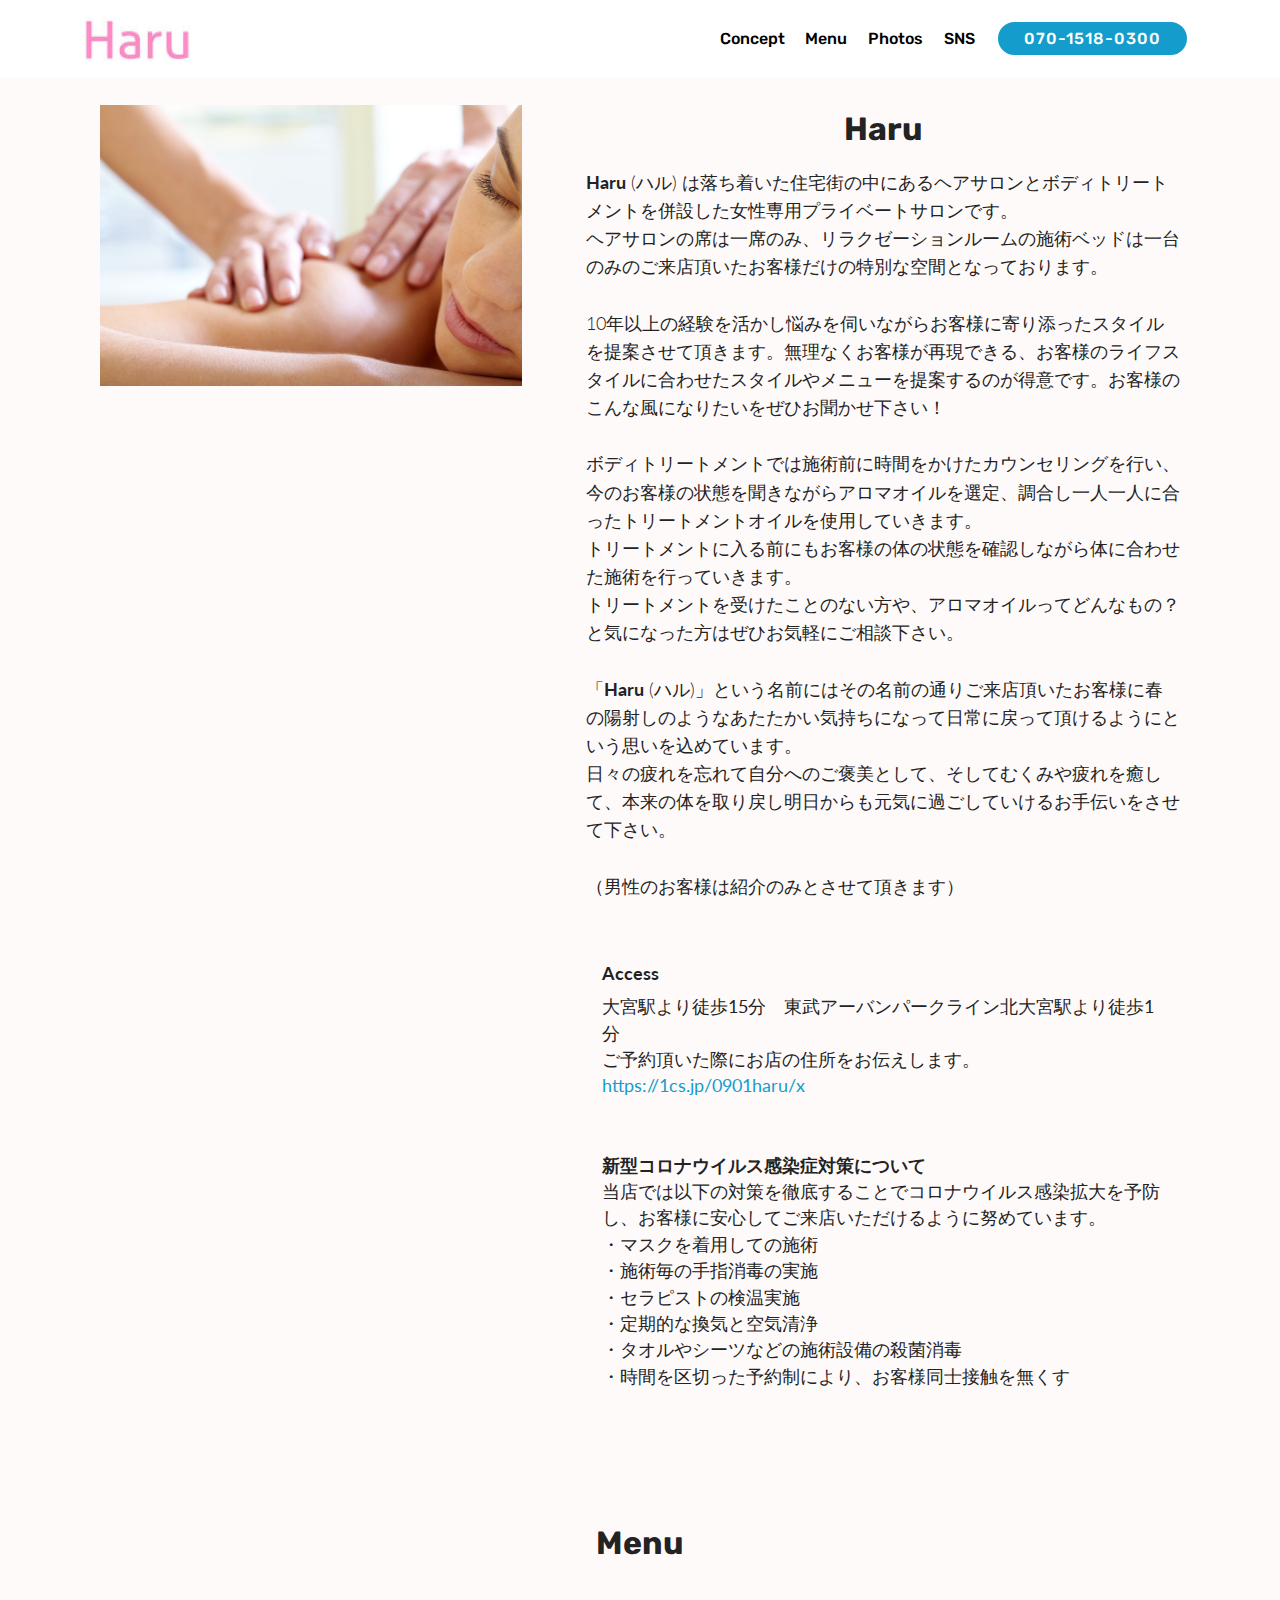
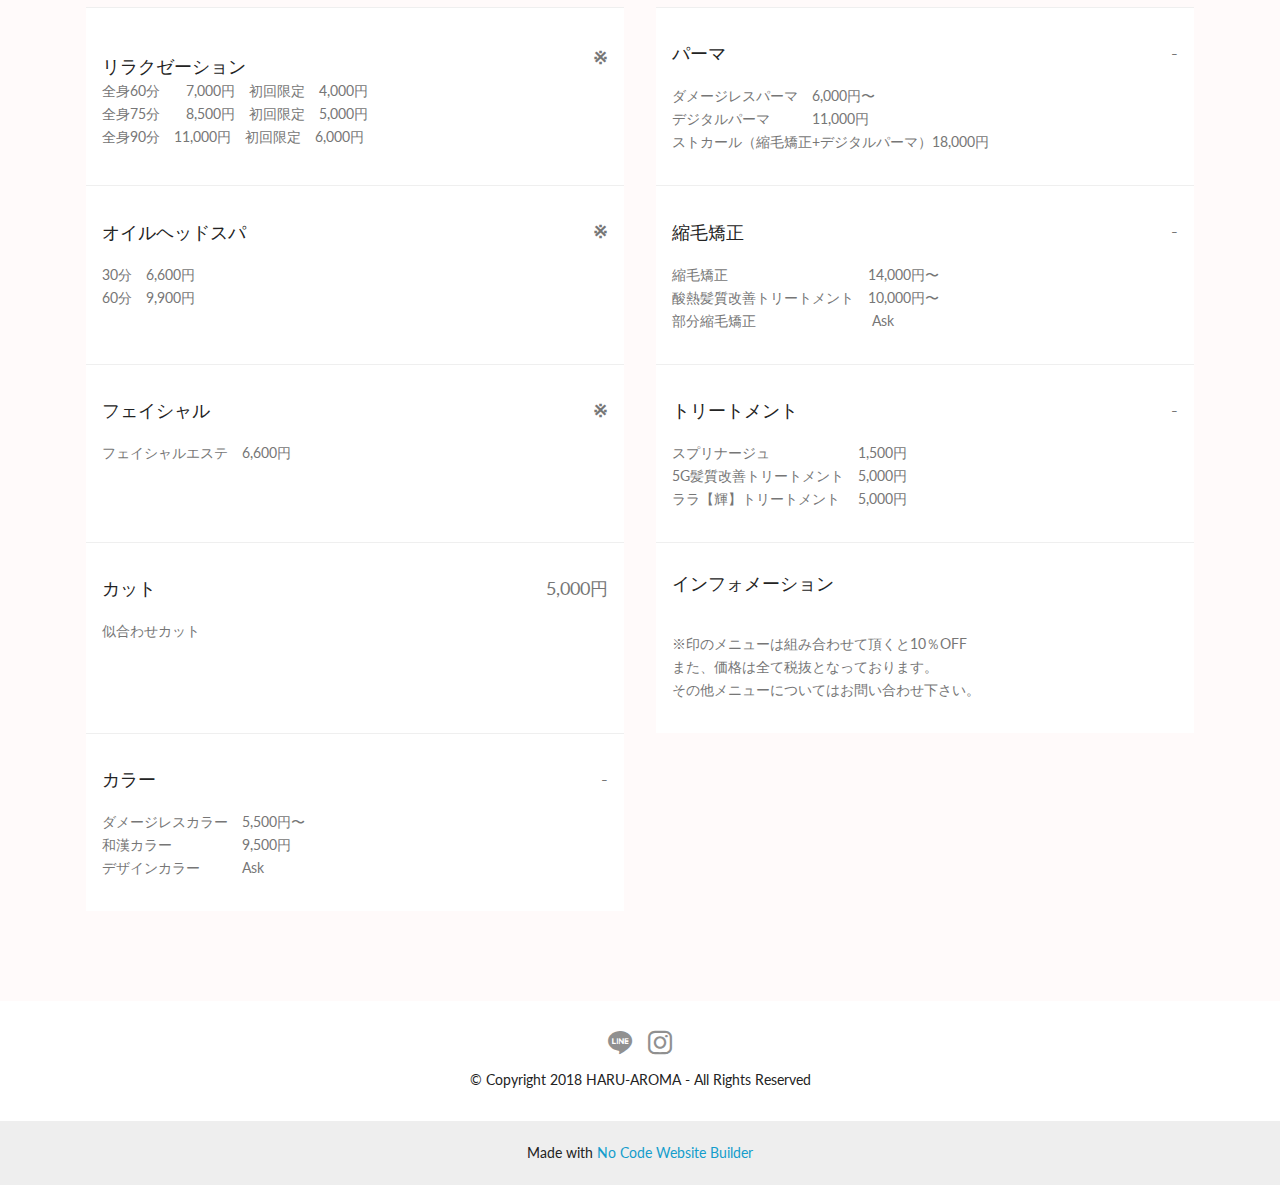
==== commit cb91d771: "Fix hamburger menu on mobile" ====
--- a/index.html
+++ b/index.html
@@ -282,5 +282,18 @@
                 </div>
             </div>
         </div>
+    </section>
+    <section class="display-7" style="padding: 0;align-items: center;justify-content: center;flex-wrap: wrap;    align-content: center;display: flex;position: relative;height: 4rem;"><a href="https://mobiri.se/855436" style="flex: 1 1;height: 4rem;position: absolute;width: 100%;z-index: 1;"><img alt="" style="height: 4rem;" src="[data-uri]"></a>
+        <p style="margin: 0;text-align: center;" class="display-7">Made with &#8204;</p><a style="z-index:1" href="https://mobirise.com/builder/no-code-website-builder.html">No Code Website Builder</a>
+    </section>
+    <script src="assets/popper/popper.min.js"></script>
+    <script src="assets/web/assets/jquery/jquery.min.js"></script>
+    <script src="assets/bootstrap/js/bootstrap.min.js"></script>
+    <script src="assets/tether/tether.min.js"></script>
+    <script src="assets/smoothscroll/smooth-scroll.js"></script>
+    <script src="assets/dropdown/js/nav-dropdown.js"></script>
+    <script src="assets/dropdown/js/navbar-dropdown.js"></script>
+    <script src="assets/touchswipe/jquery.touch-swipe.min.js"></script>
+    <script src="assets/theme/js/script.js"></script>
 </body>
 </html>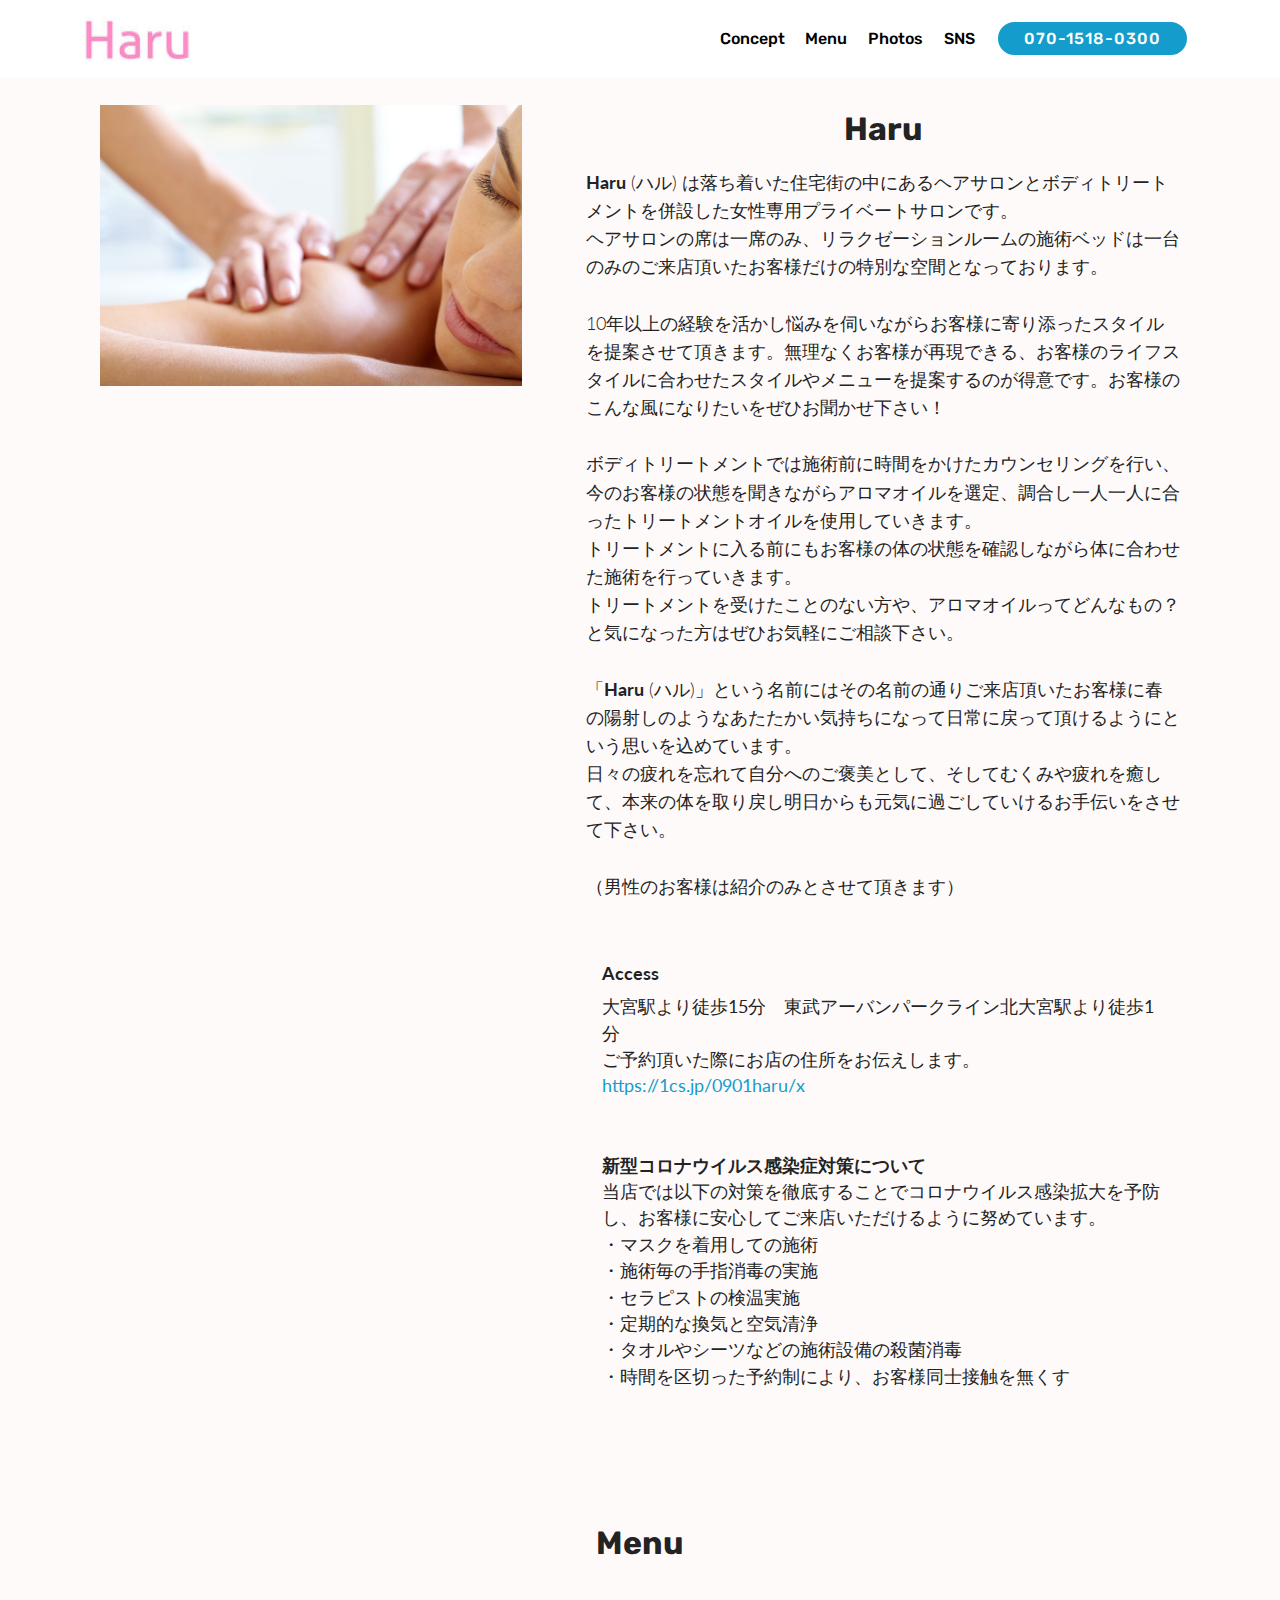
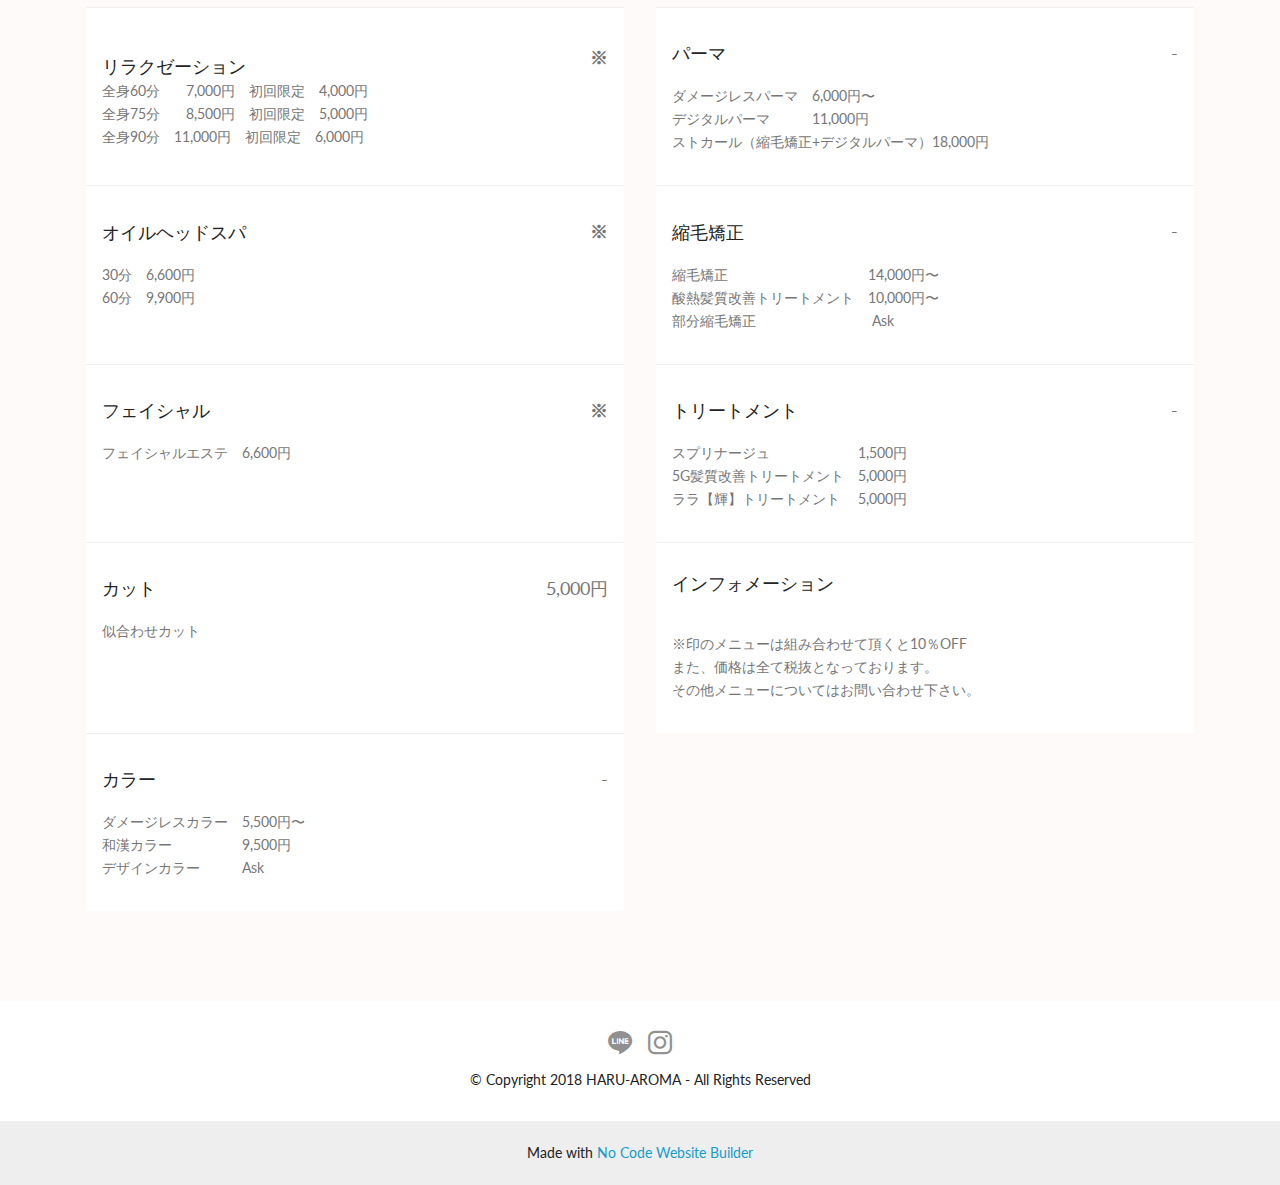
==== commit f7edfad6: "Hide translation guide" ====
--- a/index.html
+++ b/index.html
@@ -1,5 +1,5 @@
 <!DOCTYPE html>
-<html>
+<html lang="ja">
 <head>
     <!-- Site made with Mobirise Website Builder v5.8.9, https://mobirise.com -->
     <meta charset="UTF-8">
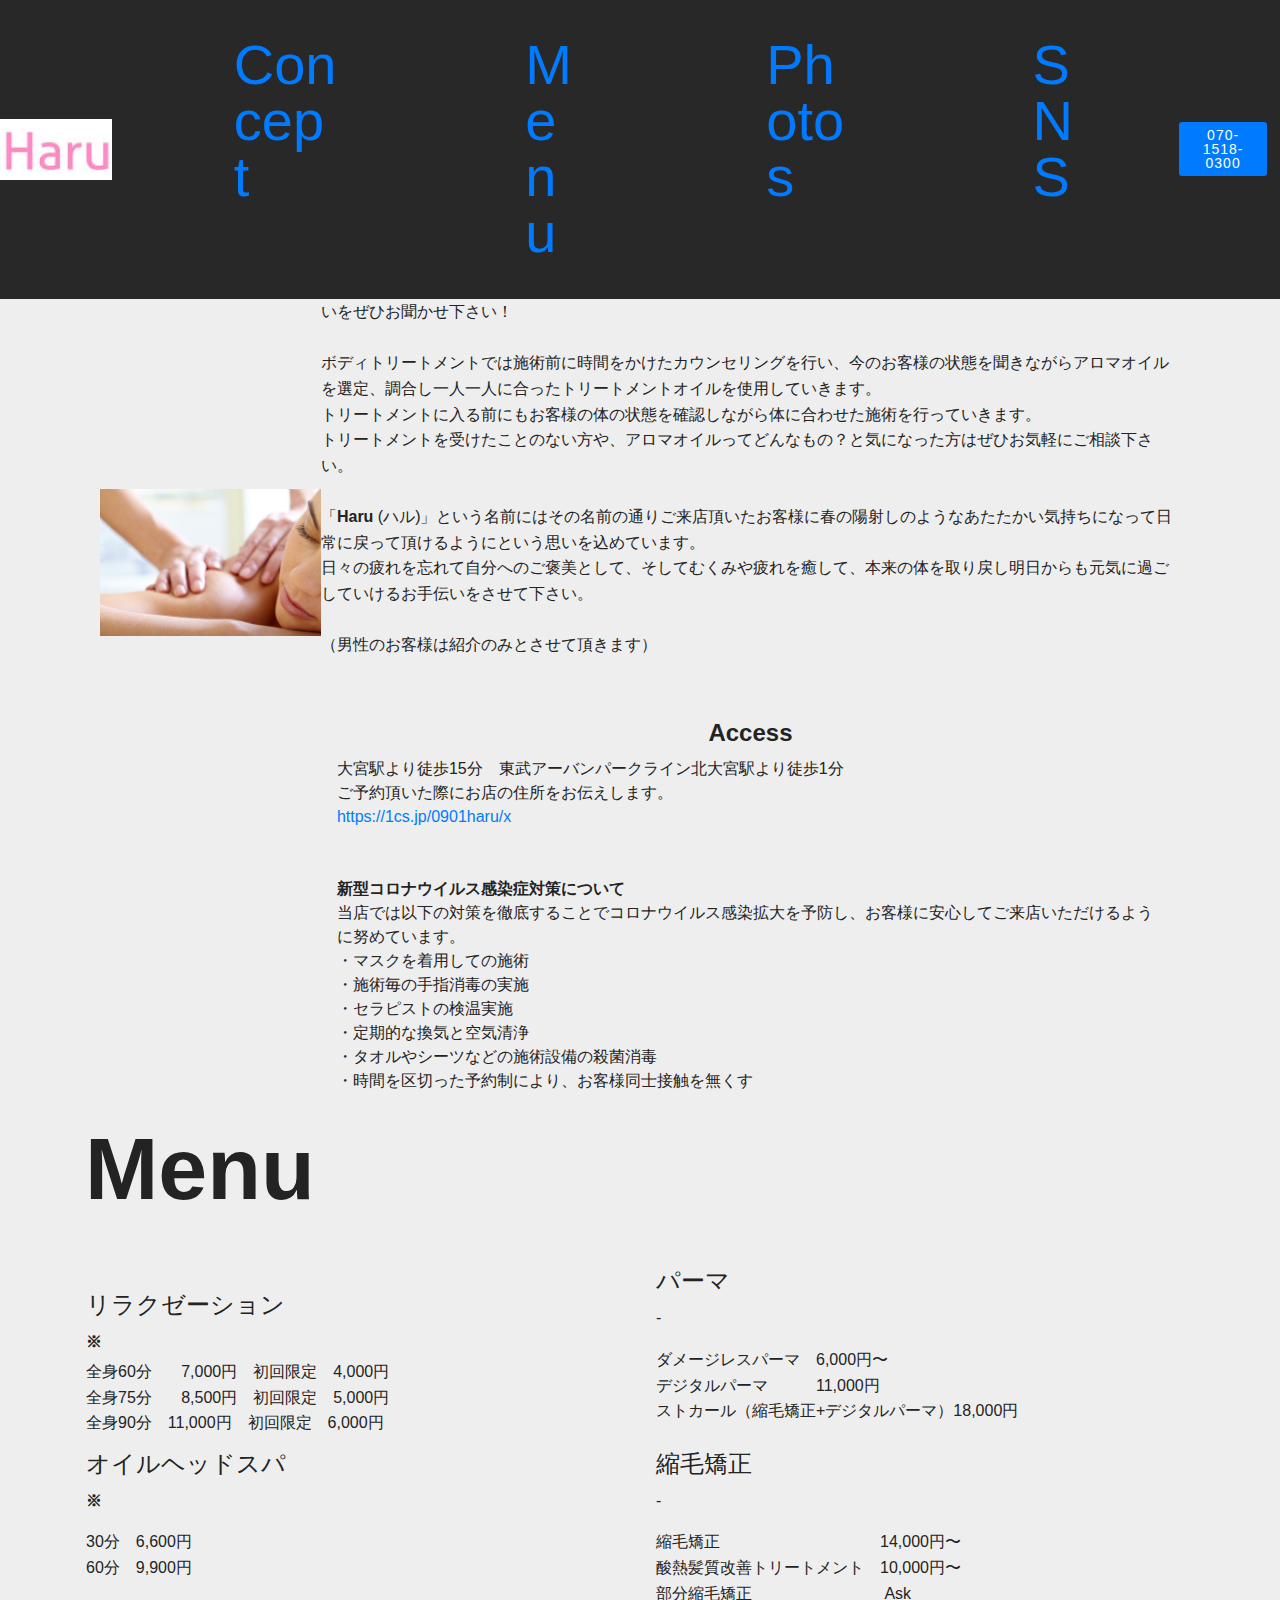
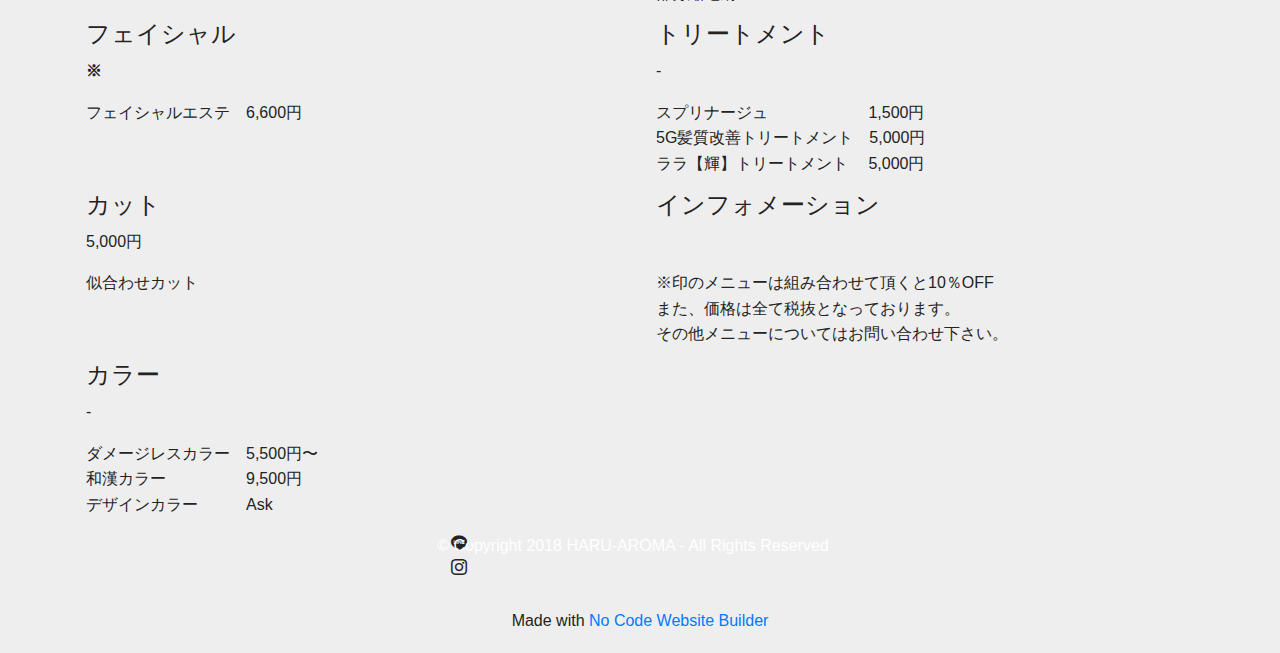
==== commit 47fe1938: "Remove mobirise footer" ====
--- a/index.html
+++ b/index.html
@@ -283,7 +283,7 @@
             </div>
         </div>
     </section>
-    <section class="display-7" style="padding: 0;align-items: center;justify-content: center;flex-wrap: wrap;    align-content: center;display: flex;position: relative;height: 4rem;"><a href="https://mobiri.se/855436" style="flex: 1 1;height: 4rem;position: absolute;width: 100%;z-index: 1;"><img alt="" style="height: 4rem;" src="[data-uri]"></a>
+    <section class="display-7" style="padding: 0;align-items: center;justify-content: center;flex-wrap: wrap;    align-content: center;display: flex;position: relative;height: 4rem;">
         <p style="margin: 0;text-align: center;" class="display-7">Made with &#8204;</p><a style="z-index:1" href="https://mobirise.com/builder/no-code-website-builder.html">No Code Website Builder</a>
     </section>
     <script src="assets/popper/popper.min.js"></script>
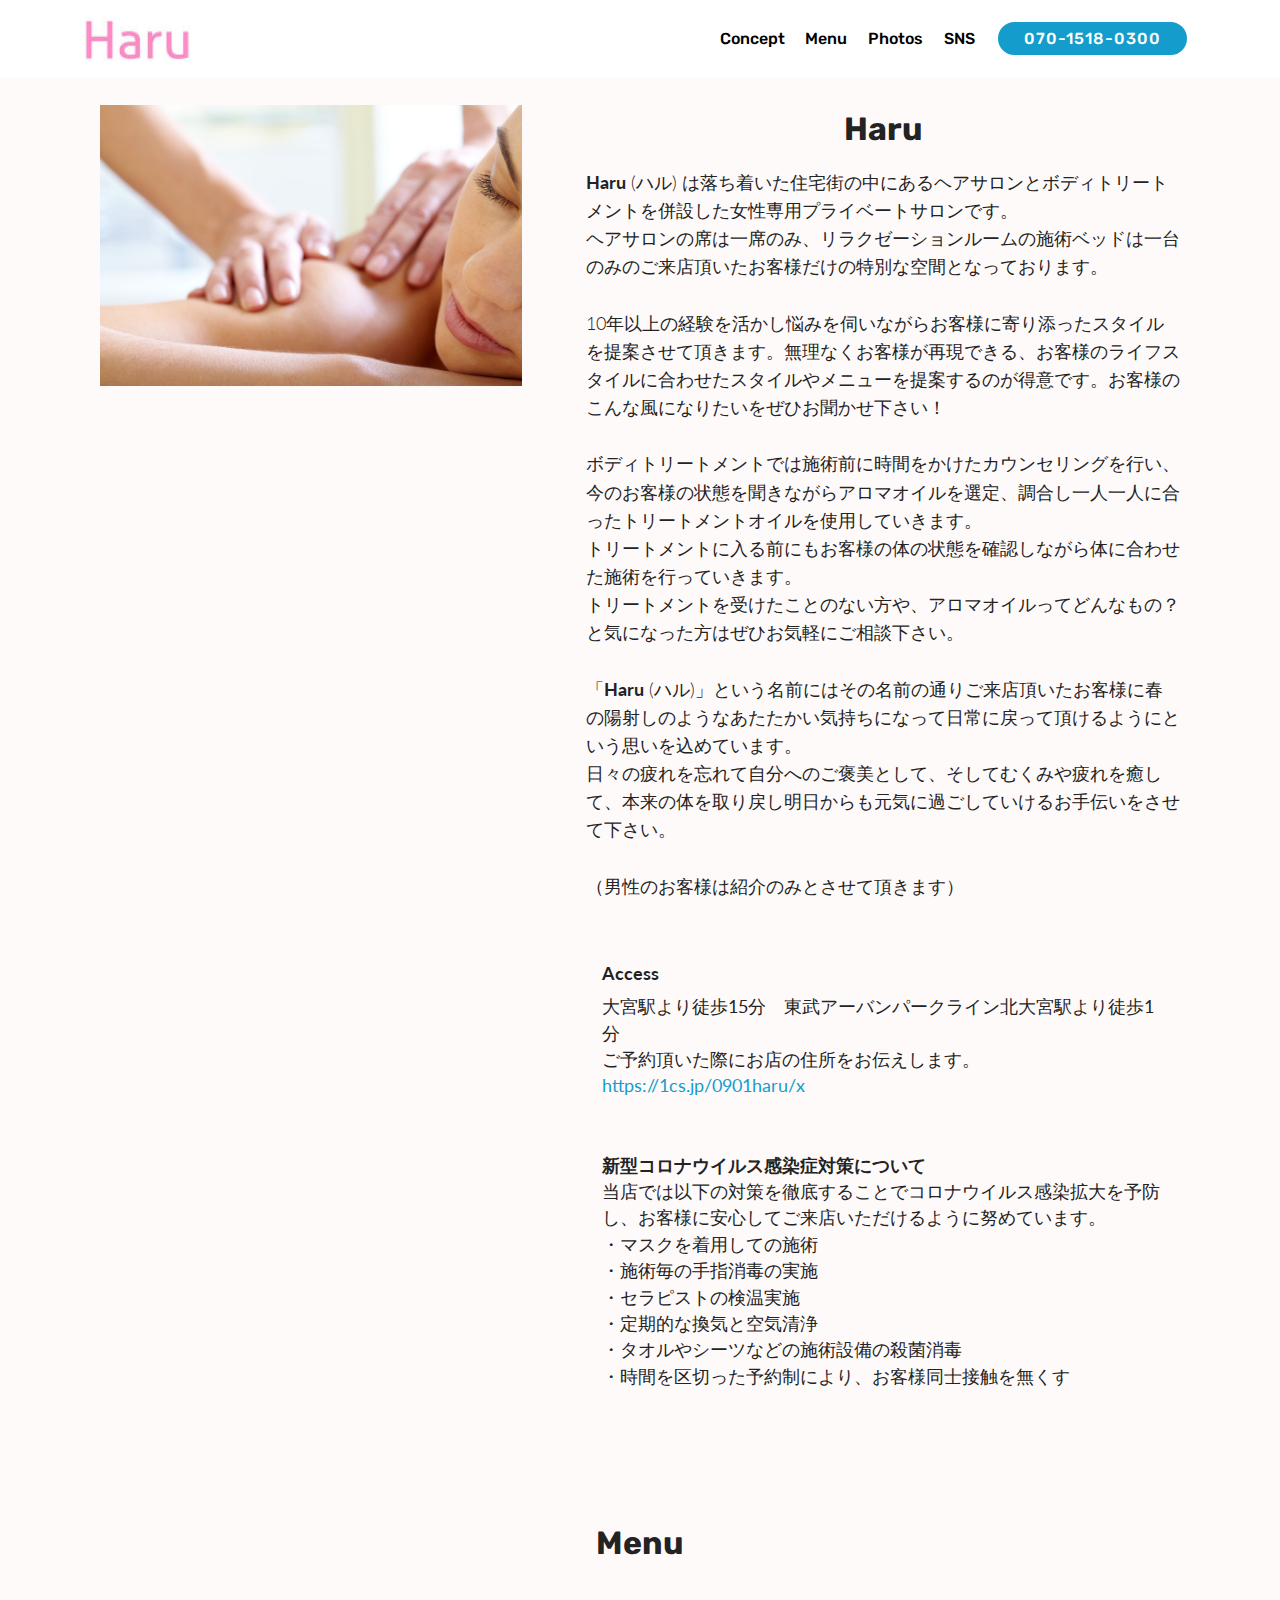
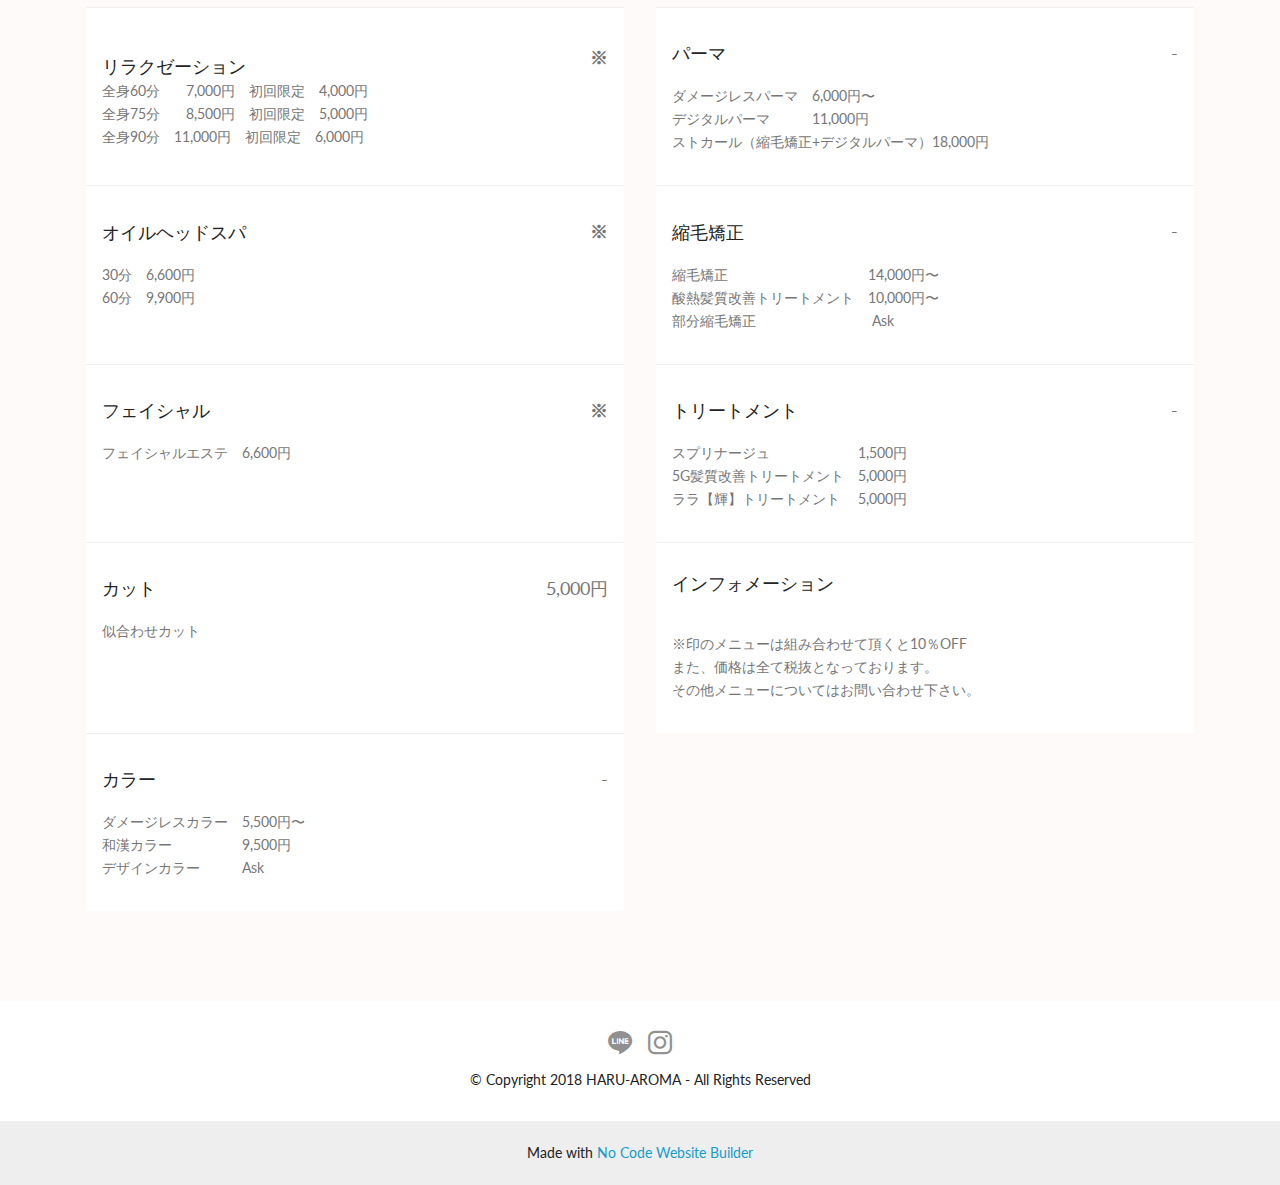
==== commit 3ab2dbe1: "Revert "Remove mobirise footer"" ====
--- a/index.html
+++ b/index.html
@@ -283,7 +283,7 @@
             </div>
         </div>
     </section>
-    <section class="display-7" style="padding: 0;align-items: center;justify-content: center;flex-wrap: wrap;    align-content: center;display: flex;position: relative;height: 4rem;">
+    <section class="display-7" style="padding: 0;align-items: center;justify-content: center;flex-wrap: wrap;    align-content: center;display: flex;position: relative;height: 4rem;"><a href="https://mobiri.se/855436" style="flex: 1 1;height: 4rem;position: absolute;width: 100%;z-index: 1;"><img alt="" style="height: 4rem;" src="[data-uri]"></a>
         <p style="margin: 0;text-align: center;" class="display-7">Made with &#8204;</p><a style="z-index:1" href="https://mobirise.com/builder/no-code-website-builder.html">No Code Website Builder</a>
     </section>
     <script src="assets/popper/popper.min.js"></script>
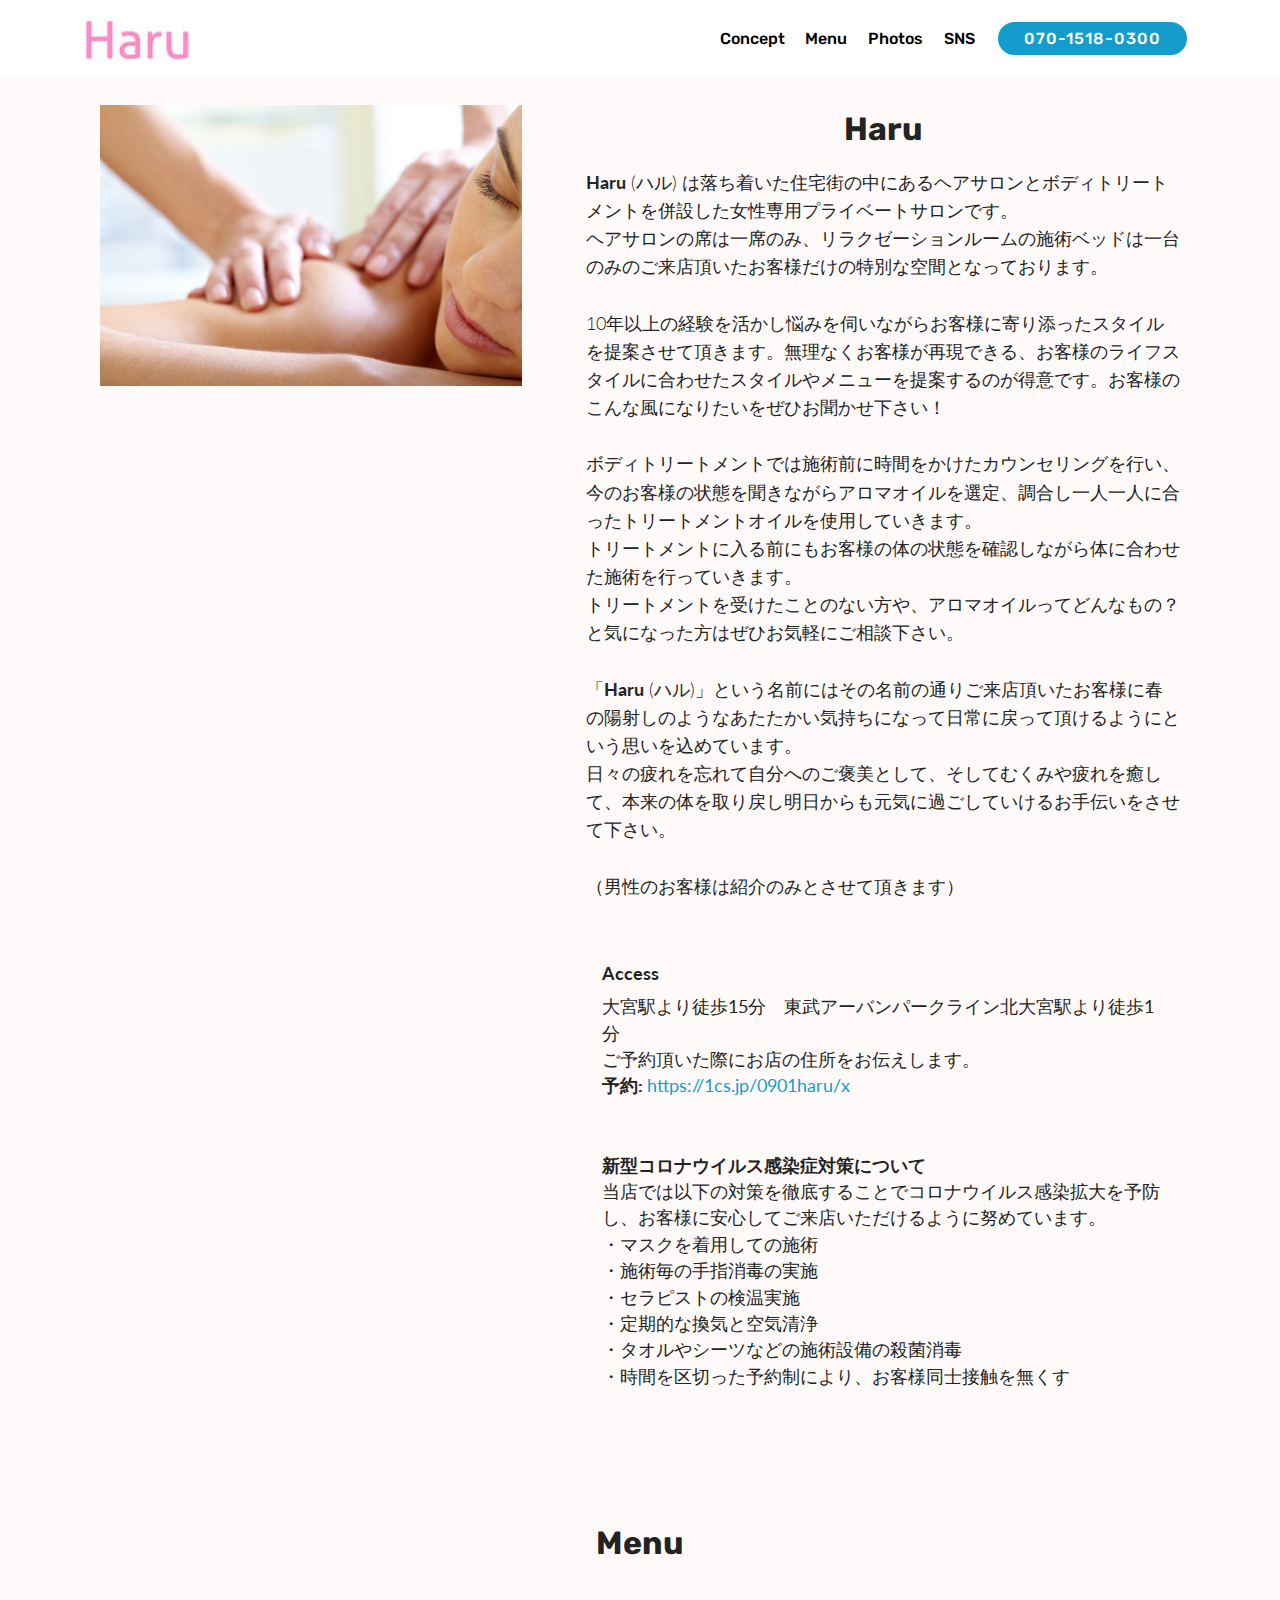
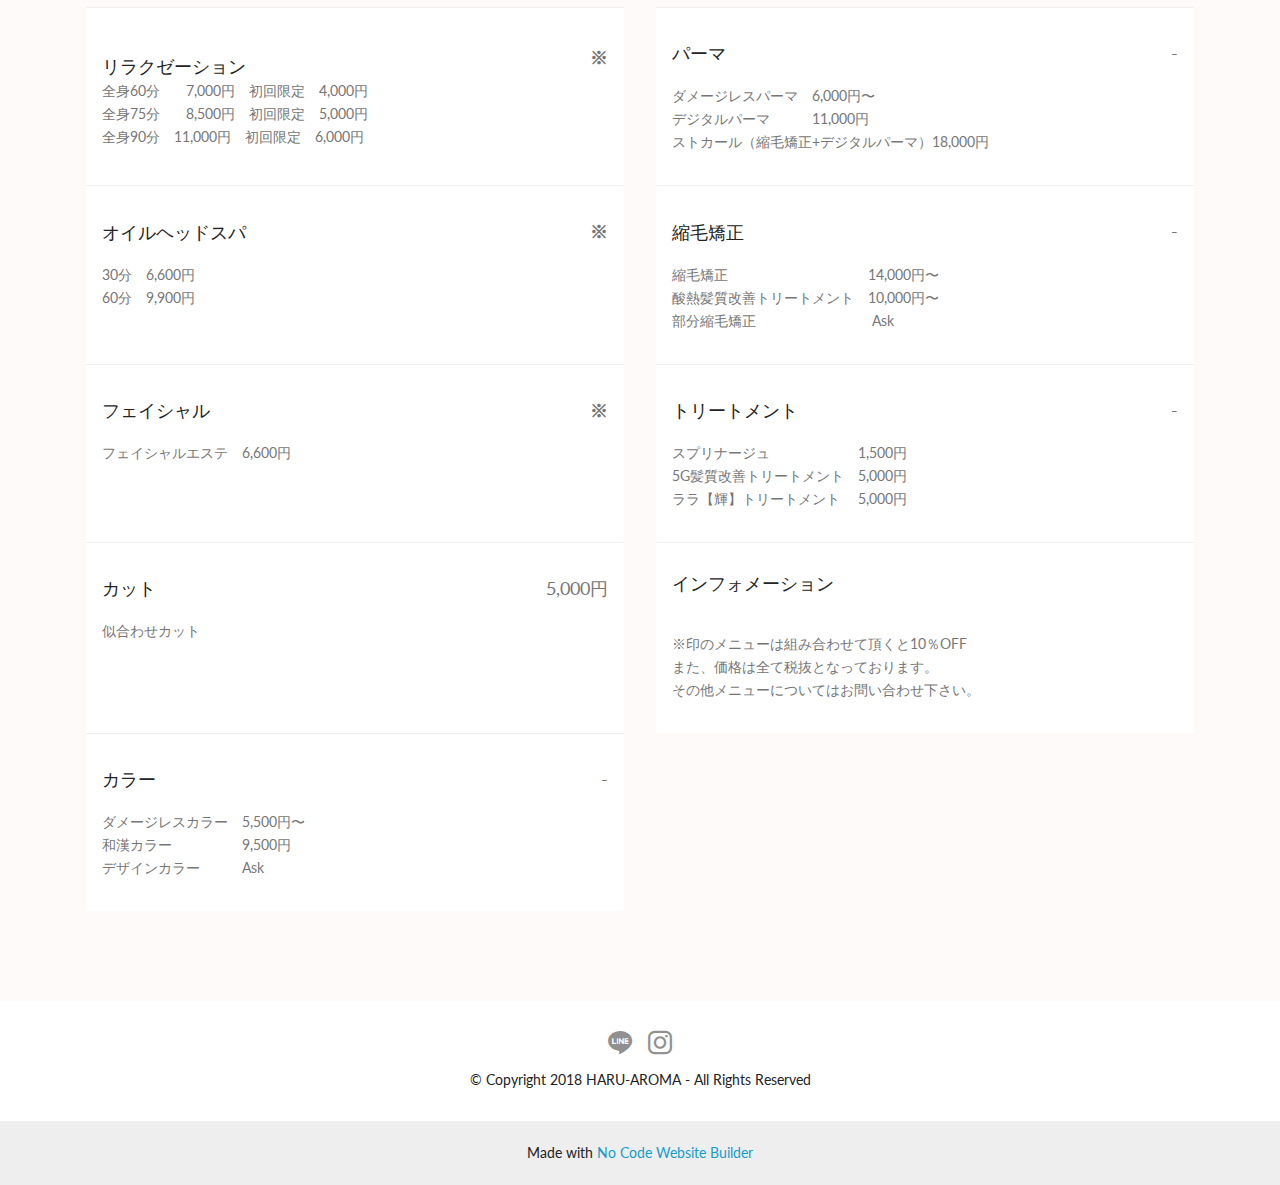
==== commit 546811a7: "Reserve announce" ====
--- a/index.html
+++ b/index.html
@@ -63,7 +63,7 @@
                         <a class="nav-link link text-black display-4" href="sns.html">SNS</a>
                     </li>
                 </ul>
-                <div class="navbar-buttons mbr-section-btn"><a class="btn btn-sm btn-primary display-4" href="tel:090-1234-5678">070-1518-0300</a></div>
+                <div class="navbar-buttons mbr-section-btn"><a class="btn btn-sm btn-primary display-4" href="tel:070-1518-0300">070-1518-0300</a></div>
             </div>
         </nav>
     </section>
@@ -98,7 +98,7 @@
                                 </div>
                                 <div class="card-box">
                                     <p class="block-text mbr-fonts-style display-5">大宮駅より徒歩15分　東武アーバンパークライン北大宮駅より徒歩1分
-                                        <br>ご予約頂いた際にお店の住所をお伝えします。<br><a href="https://1cs.jp/0901haru/x" target="_blank">https://1cs.jp/0901haru/x</a><br><br><br><strong>新型コロナウイルス感染症対策について</strong><br>当店では以下の対策を徹底することでコロナウイルス感染拡大を予防し、お客様に安心してご来店いただけるように努めています。<br>・マスクを着用しての施術<br>・施術毎の手指消毒の実施<br>・セラピストの検温実施<br>・定期的な換気と空気清浄<br>・タオルやシーツなどの施術設備の殺菌消毒<br>・時間を区切った予約制により、お客様同士接触を無くす<br></p>
+                                        <br>ご予約頂いた際にお店の住所をお伝えします。<br><b>予約: </b><a href="https://1cs.jp/0901haru/x" target="_blank">https://1cs.jp/0901haru/x</a><br><br><br><strong>新型コロナウイルス感染症対策について</strong><br>当店では以下の対策を徹底することでコロナウイルス感染拡大を予防し、お客様に安心してご来店いただけるように努めています。<br>・マスクを着用しての施術<br>・施術毎の手指消毒の実施<br>・セラピストの検温実施<br>・定期的な換気と空気清浄<br>・タオルやシーツなどの施術設備の殺菌消毒<br>・時間を区切った予約制により、お客様同士接触を無くす<br></p>
                                 </div>
                             </div>
                         </div>
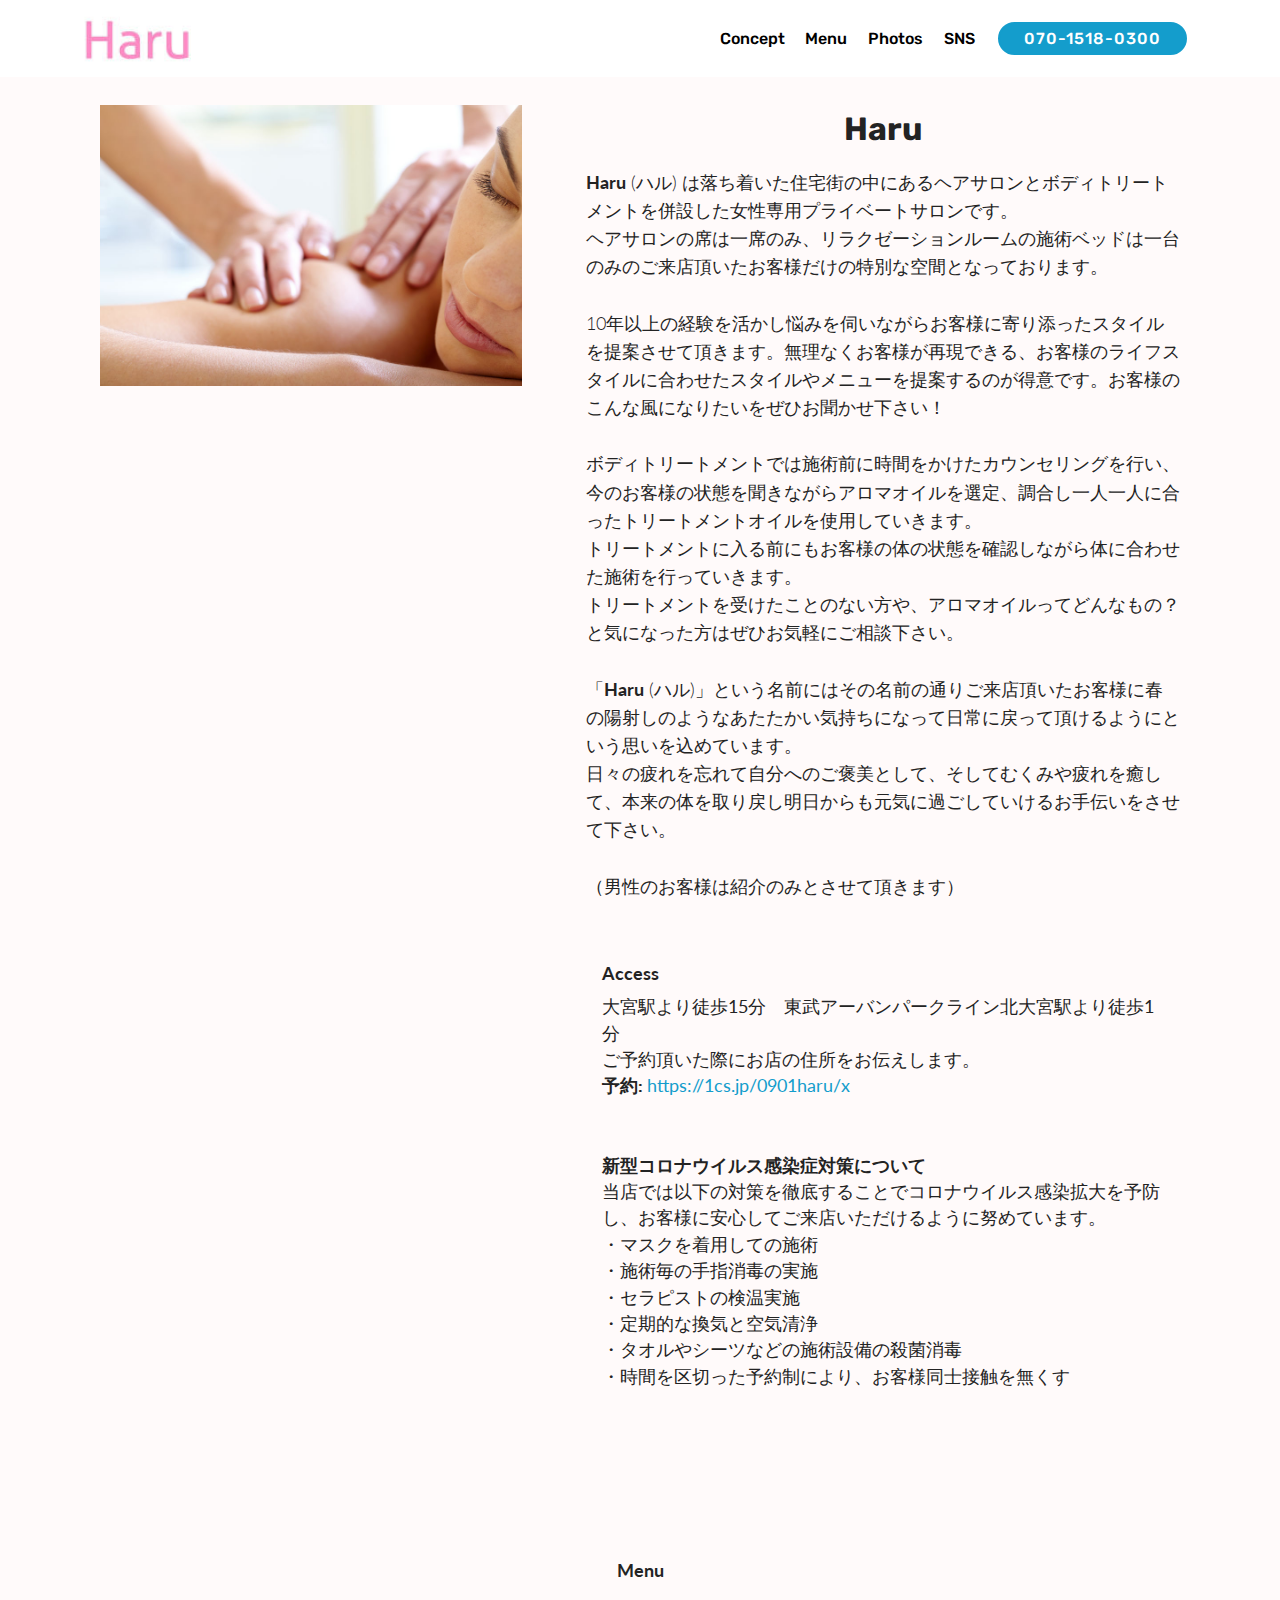
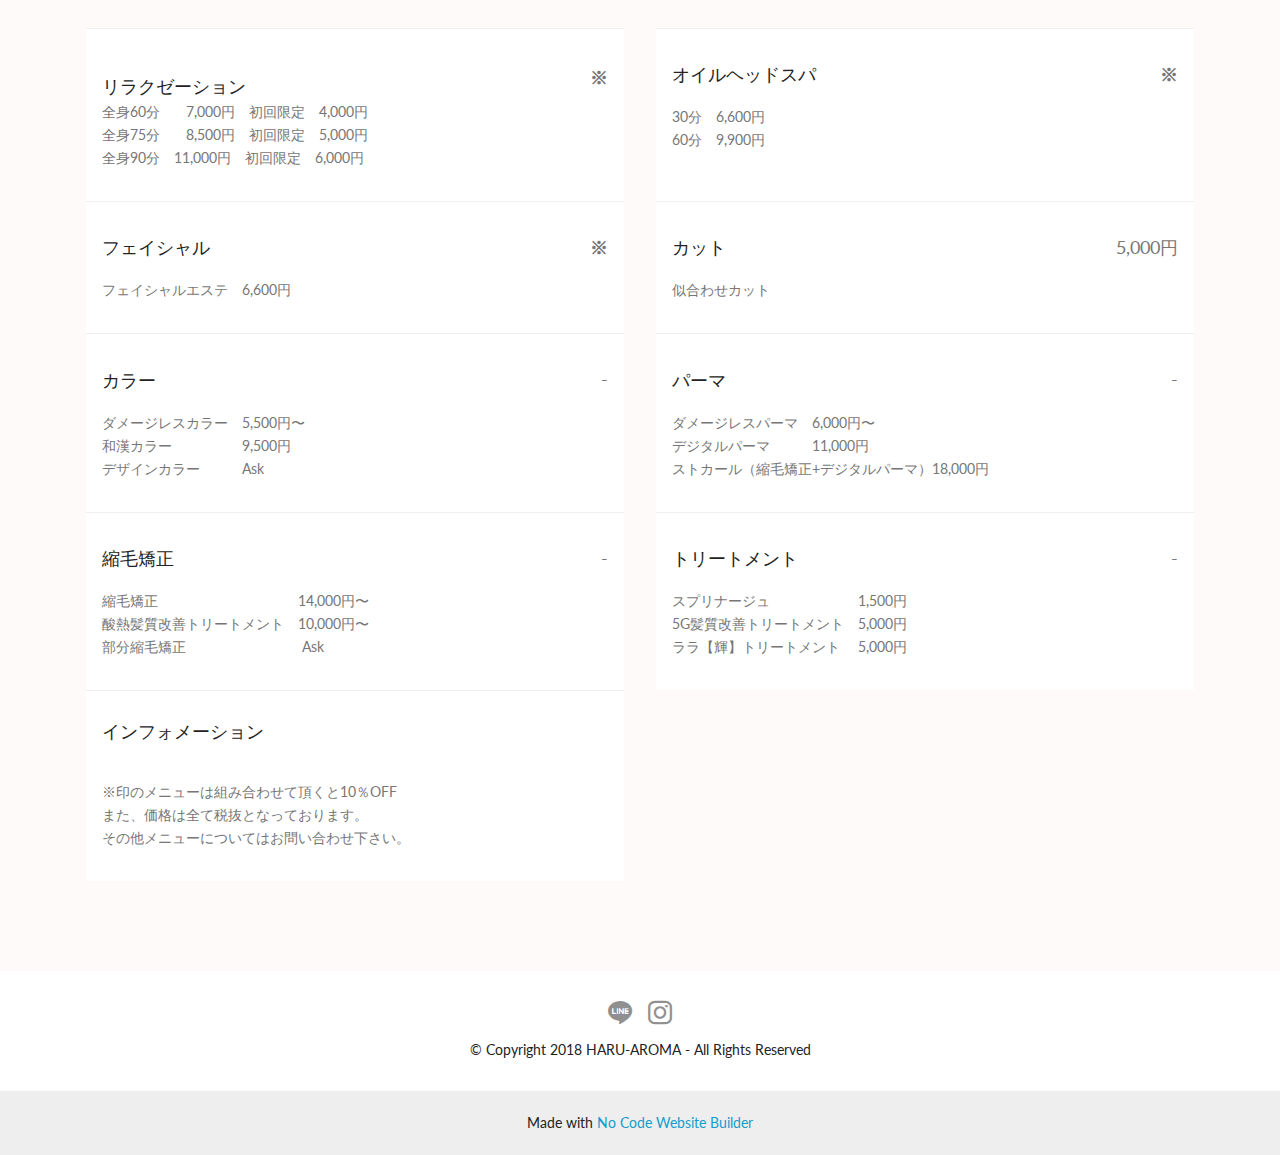
==== commit caaa3e1f: "Menu order And photo active adjust" ====
--- a/index.html
+++ b/index.html
@@ -112,8 +112,7 @@
             <div class="row">
                 <!--Titles-->
                 <div class="title pb-5 col-12">
-                    <h2 class="align-left mbr-fonts-style display-2"><strong>Menu</strong><strong><br></strong></h2>
-
+                    <h2 class="align-left mbr-fonts-style display-5"><strong><br></strong><br><strong>Menu</strong><strong><br></strong></h2>
                 </div>
                 <!--Card-1-->
                 <div class="card px-3 col-12 col-md-6">
@@ -135,27 +134,11 @@
                     <div class="card-wrapper media-container-row media-container-row">
                         <div class="card-box">
                             <div class="top-line pb-3">
-                                <h4 class="card-title mbr-fonts-style display-5">パーマ</h4>
-                                <p class="mbr-text card-title cost mbr-fonts-style m-0 display-5">-</p>
-                            </div>
-                            <div class="bottom-line">
-                                <p class="mbr-text mbr-fonts-style display-7">ダメージレスパーマ　6,000円〜
-                                    <br>デジタルパーマ　　　11,000円
-                                    <br>ストカール（縮毛矯正+デジタルパーマ）18,000円</p>
-                            </div>
-                        </div>
-                    </div>
-                </div>
-                <!--Card-3-->
-                <div class="card px-3 col-12 col-md-6">
-                    <div class="card-wrapper media-container-row media-container-row">
-                        <div class="card-box">
-                            <div class="top-line pb-3">
                                 <h4 class="card-title mbr-fonts-style display-5">
                                     オイルヘッドスパ
                                 </h4>
                                 <p class="mbr-text card-title cost mbr-fonts-style m-0 display-5"><strong>
-                                ※</strong></p>
+                                    ※</strong></p>
                             </div>
                             <div class="bottom-line">
                                 <p class="mbr-text mbr-fonts-style display-7">30分　6,600円<br>60分　9,900円</p>
@@ -163,7 +146,69 @@
                         </div>
                     </div>
                 </div>
+                <!--Card-3-->
+                <div class="card px-3 col-12 col-md-6">
+                    <div class="card-wrapper media-container-row media-container-row">
+                        <div class="card-box">
+                            <div class="top-line pb-3">
+                                <h4 class="card-title mbr-fonts-style display-5">
+                                    フェイシャル
+                                </h4>
+                                <p class="mbr-text card-title cost mbr-fonts-style m-0 display-5"><strong>※</strong></p>
+                            </div>
+                            <div class="bottom-line">
+                                <p class="mbr-text mbr-fonts-style display-7">フェイシャルエステ　6,600円</p>
+                            </div>
+                        </div>
+                    </div>
+                </div>
                 <!--Card-4-->
+                <div class="card px-3 col-12 col-md-6">
+                    <div class="card-wrapper media-container-row media-container-row">
+                        <div class="card-box">
+                            <div class="top-line pb-3">
+                                <h4 class="card-title mbr-fonts-style display-5">カット</h4>
+                                <p class="mbr-text card-title cost mbr-fonts-style m-0 display-5">5,000円</p>
+                            </div>
+                            <div class="bottom-line">
+                                <p class="mbr-text mbr-fonts-style display-7">似合わせカット</p>
+                            </div>
+                        </div>
+                    </div>
+                </div>
+                <!--Card-5-->
+                <div class="card px-3 col-12 col-md-6">
+                    <div class="card-wrapper media-container-row media-container-row">
+                        <div class="card-box">
+                            <div class="top-line pb-3">
+                                <h4 class="card-title mbr-fonts-style display-5">カラー</h4>
+                                <p class="mbr-text card-title cost mbr-fonts-style m-0 display-5">-</p>
+                            </div>
+                            <div class="bottom-line">
+                                <p class="mbr-text mbr-fonts-style display-7">ダメージレスカラー　5,500円〜
+                                    <br>和漢カラー　　　　　9,500円
+                                    <br>デザインカラー　　　Ask</p>
+                            </div>
+                        </div>
+                    </div>
+                </div>
+                <!--Card-6-->
+                <div class="card px-3 col-12 col-md-6">
+                    <div class="card-wrapper media-container-row media-container-row">
+                        <div class="card-box">
+                            <div class="top-line pb-3">
+                                <h4 class="card-title mbr-fonts-style display-5">パーマ</h4>
+                                <p class="mbr-text card-title cost mbr-fonts-style m-0 display-5">-</p>
+                            </div>
+                            <div class="bottom-line">
+                                <p class="mbr-text mbr-fonts-style display-7">ダメージレスパーマ　6,000円〜
+                                    <br>デジタルパーマ　　　11,000円
+                                    <br>ストカール（縮毛矯正+デジタルパーマ）18,000円</p>
+                            </div>
+                        </div>
+                    </div>
+                </div>
+                <!--Card-7-->
                 <div class="card px-3 col-12 col-md-6">
                     <div class="card-wrapper media-container-row media-container-row">
                         <div class="card-box">
@@ -181,23 +226,7 @@
                         </div>
                     </div>
                 </div>
-                <!--Card-5-->
-                <div class="card px-3 col-12 col-md-6">
-                    <div class="card-wrapper media-container-row media-container-row">
-                        <div class="card-box">
-                            <div class="top-line pb-3">
-                                <h4 class="card-title mbr-fonts-style display-5">
-                                    フェイシャル
-                                </h4>
-                                <p class="mbr-text card-title cost mbr-fonts-style m-0 display-5"><strong>※</strong></p>
-                            </div>
-                            <div class="bottom-line">
-                                <p class="mbr-text mbr-fonts-style display-7">フェイシャルエステ　6,600円</p>
-                            </div>
-                        </div>
-                    </div>
-                </div>
-                <!--Card-6-->
+                <!--Card-8-->
                 <div class="card px-3 col-12 col-md-6">
                     <div class="card-wrapper media-container-row media-container-row">
                         <div class="card-box">
@@ -213,21 +242,7 @@
                         </div>
                     </div>
                 </div>
-                <!--Card-7-->
-                <div class="card px-3 col-12 col-md-6">
-                    <div class="card-wrapper media-container-row media-container-row">
-                        <div class="card-box">
-                            <div class="top-line pb-3">
-                                <h4 class="card-title mbr-fonts-style display-5">カット</h4>
-                                <p class="mbr-text card-title cost mbr-fonts-style m-0 display-5">5,000円</p>
-                            </div>
-                            <div class="bottom-line">
-                                <p class="mbr-text mbr-fonts-style display-7">似合わせカット</p>
-                            </div>
-                        </div>
-                    </div>
-                </div>
-                <!--Card-8-->
+                <!--Card-9-->
                 <div class="card px-3 col-12 col-md-6">
                     <div class="card-wrapper media-container-row media-container-row">
                         <div class="card-box">
@@ -237,22 +252,6 @@
                             </div>
                             <div class="bottom-line">
                                 <p class="mbr-text mbr-fonts-style display-7"><br>※印のメニューは組み合わせて頂くと10％OFF<br>また、価格は全て税抜となっております。<br>その他メニューについてはお問い合わせ下さい。<br></p>
-                            </div>
-                        </div>
-                    </div>
-                </div>
-                <!--Card-9-->
-                <div class="card px-3 col-12 col-md-6">
-                    <div class="card-wrapper media-container-row media-container-row">
-                        <div class="card-box">
-                            <div class="top-line pb-3">
-                                <h4 class="card-title mbr-fonts-style display-5">カラー</h4>
-                                <p class="mbr-text card-title cost mbr-fonts-style m-0 display-5">-</p>
-                            </div>
-                            <div class="bottom-line">
-                                <p class="mbr-text mbr-fonts-style display-7">ダメージレスカラー　5,500円〜
-                                    <br>和漢カラー　　　　　9,500円
-                                    <br>デザインカラー　　　Ask</p>
                             </div>
                         </div>
                     </div>
